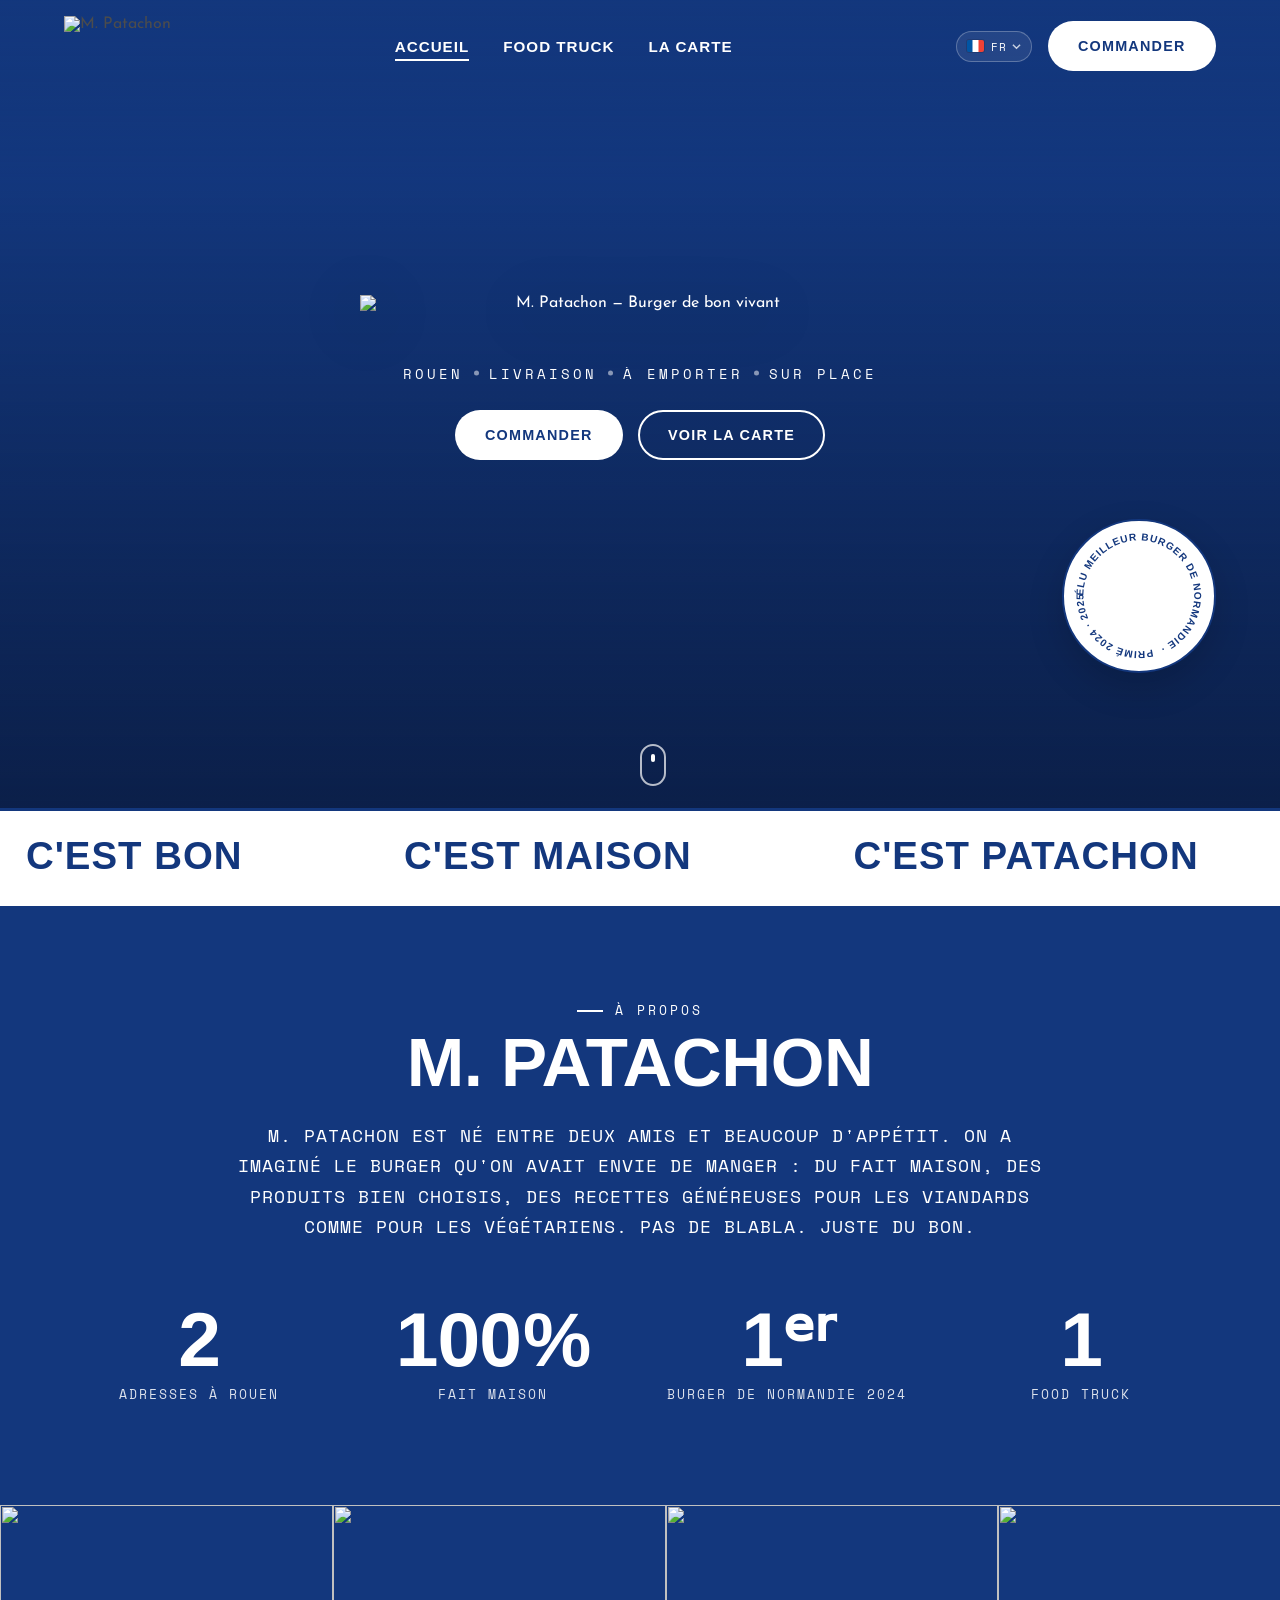
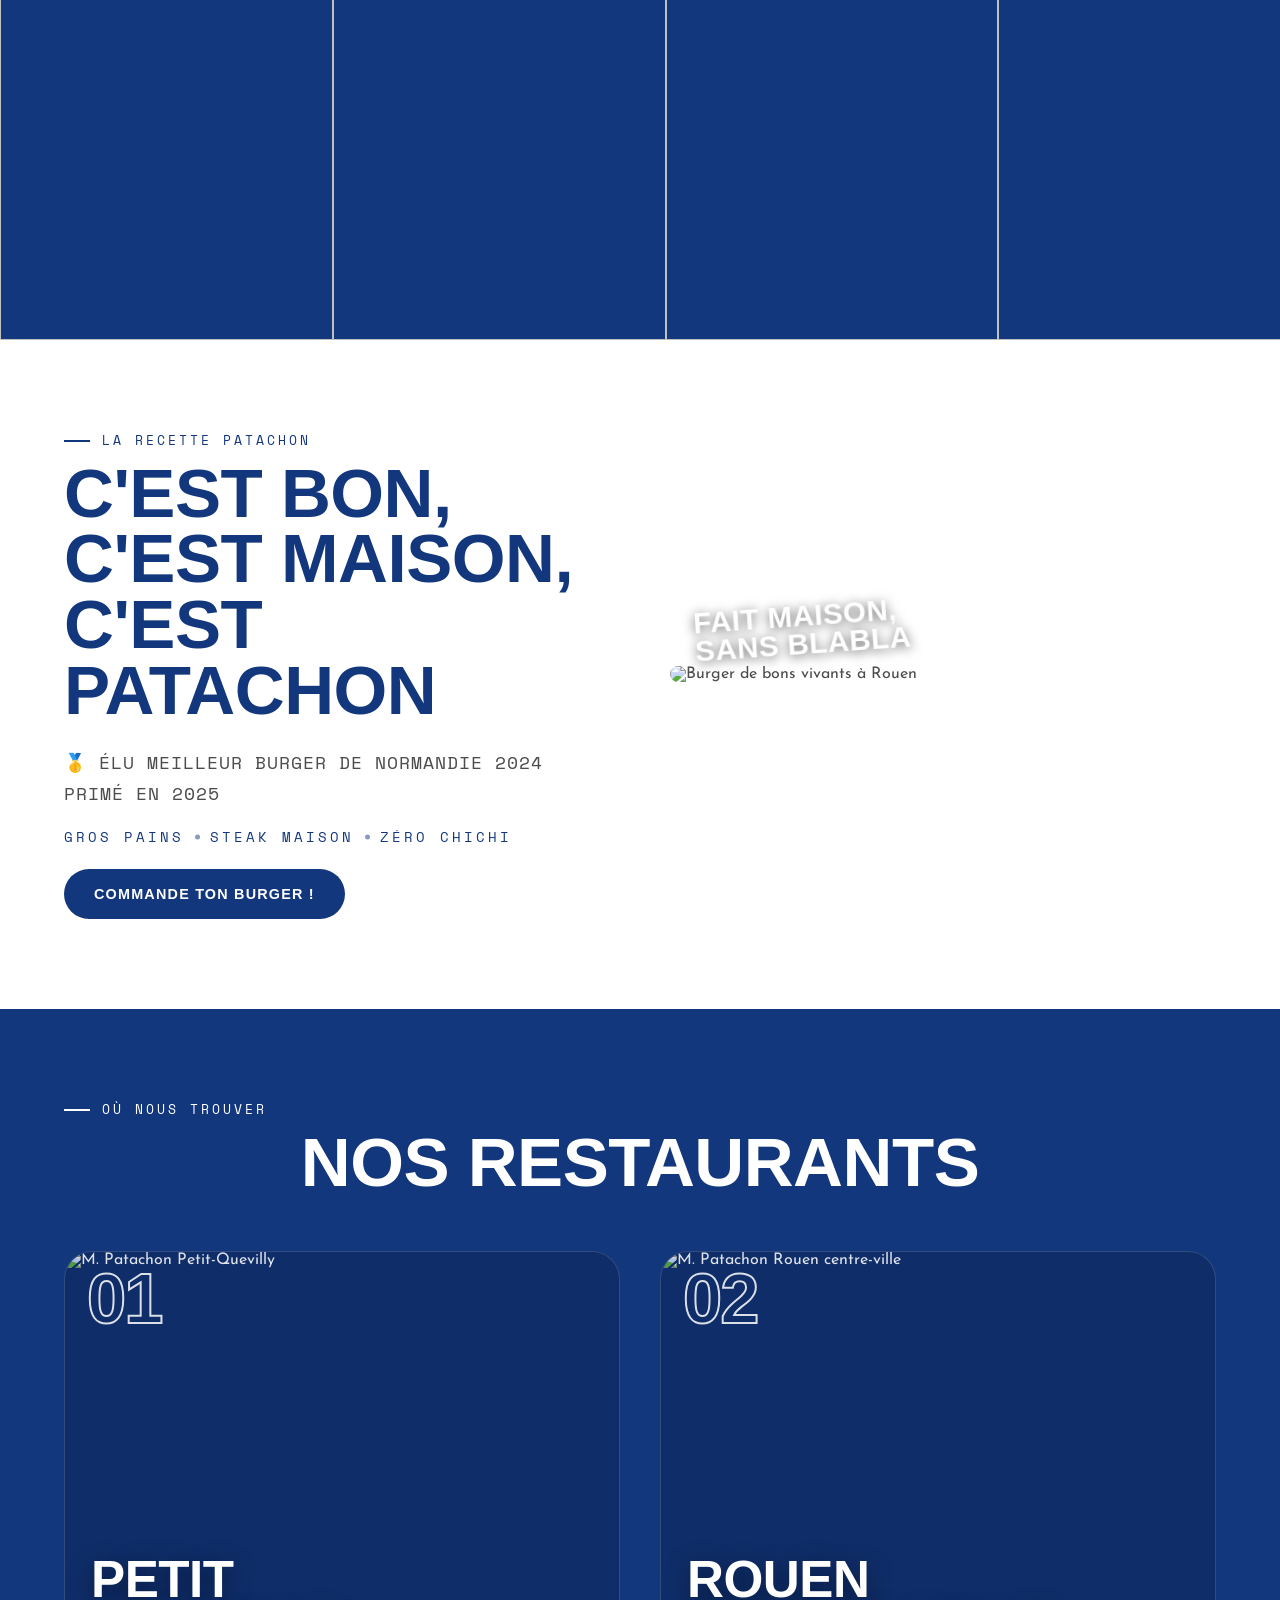
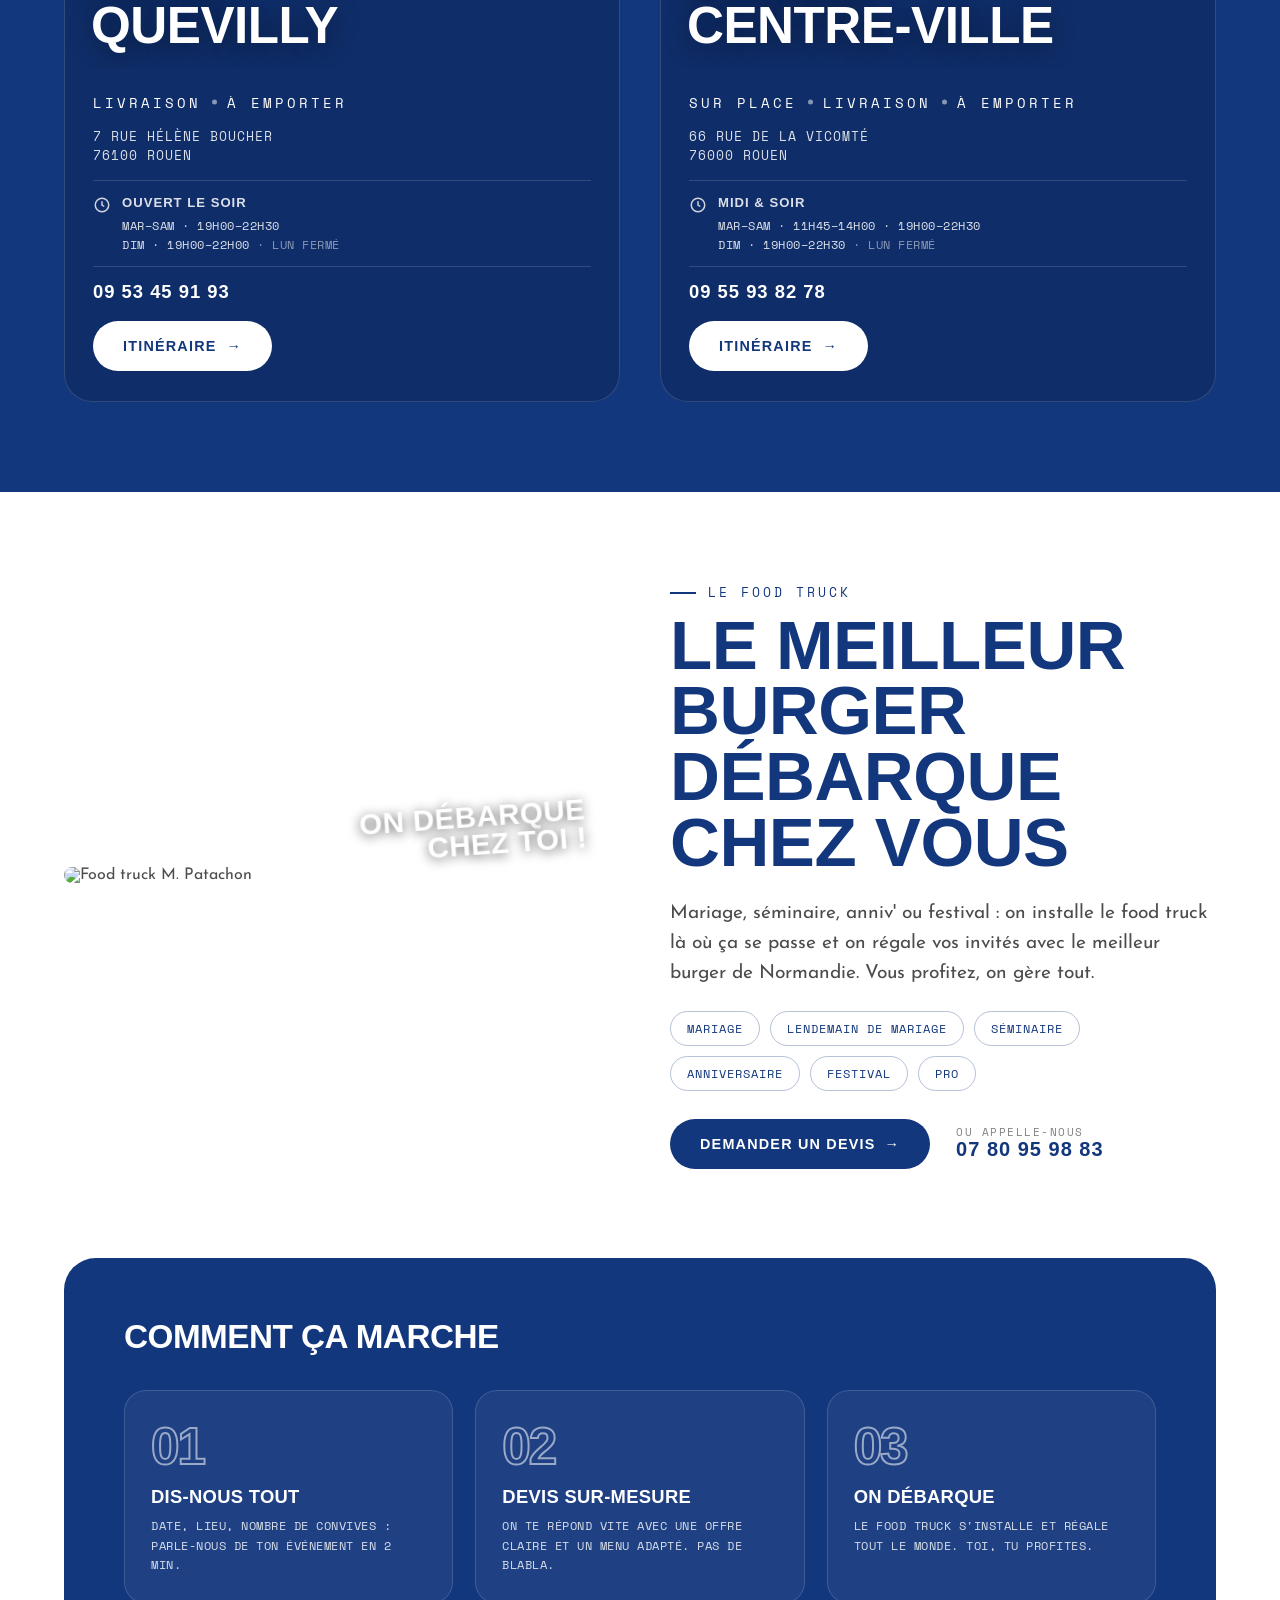
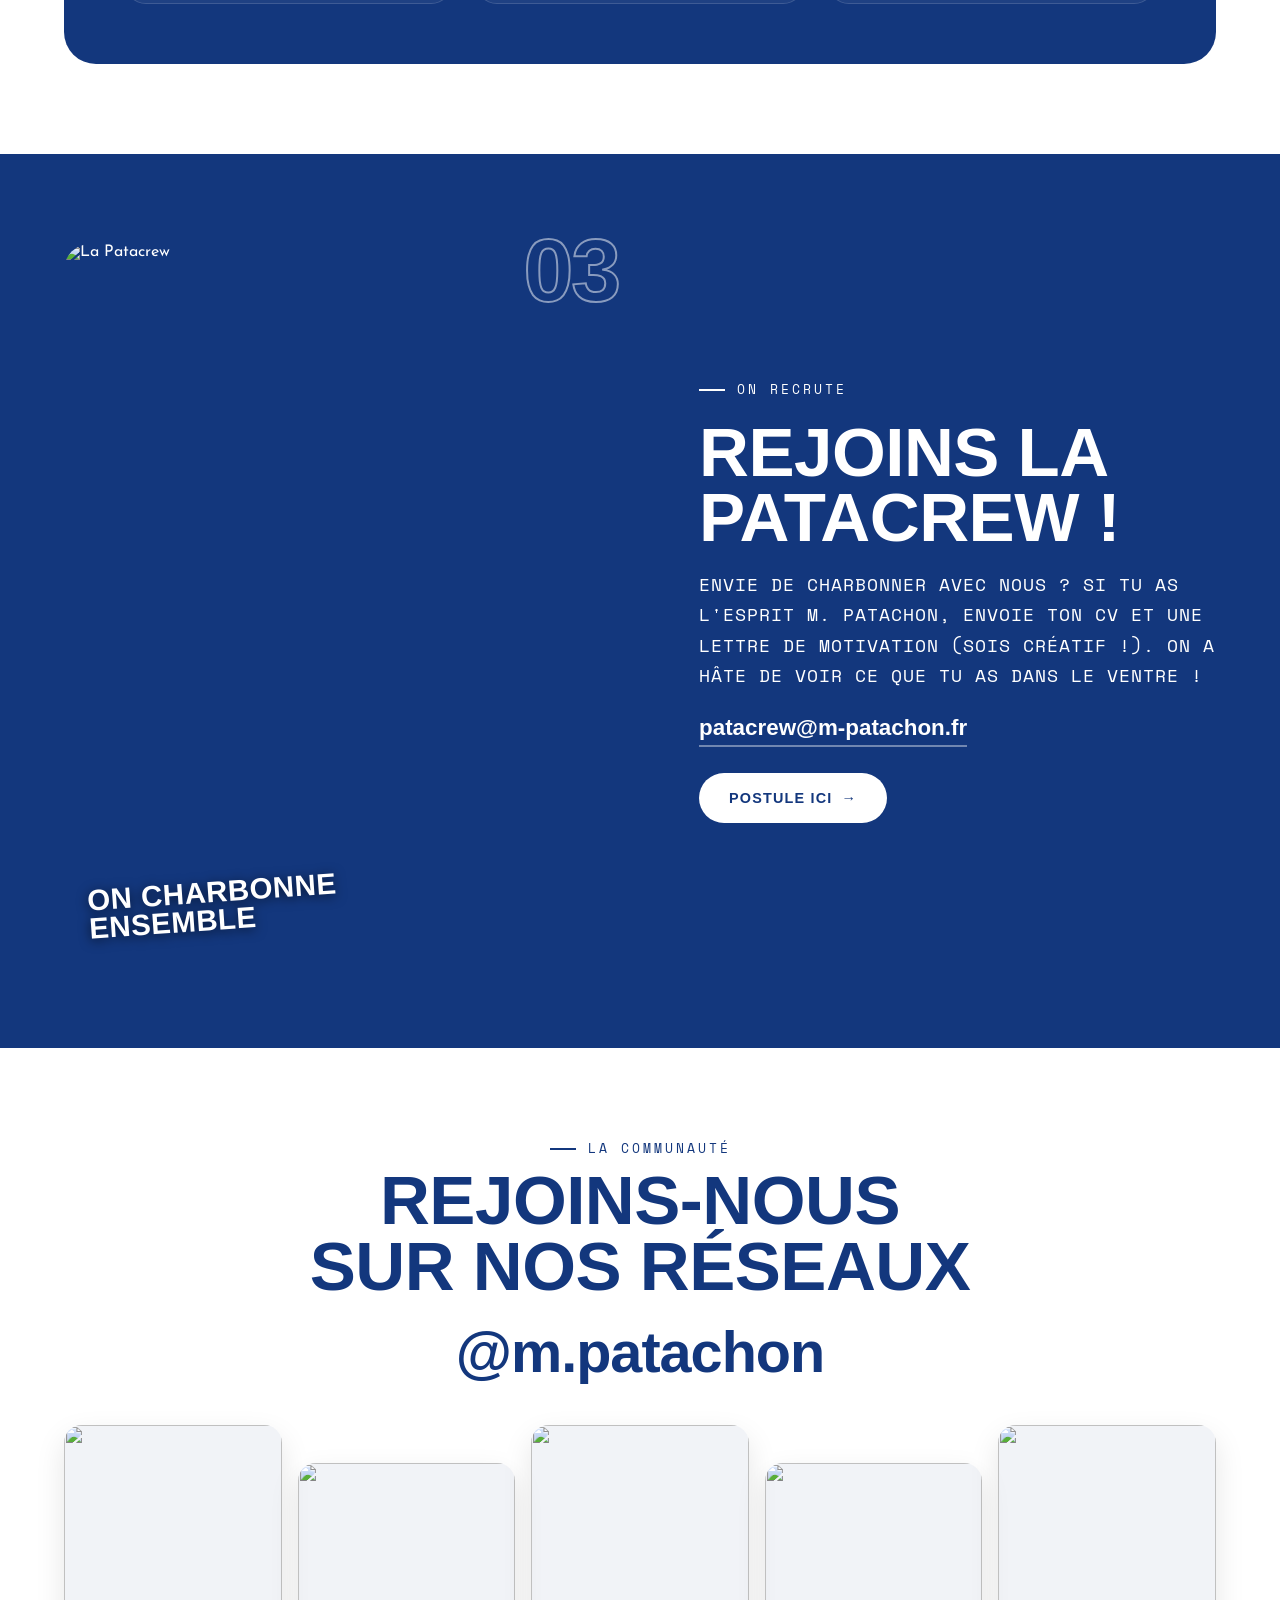
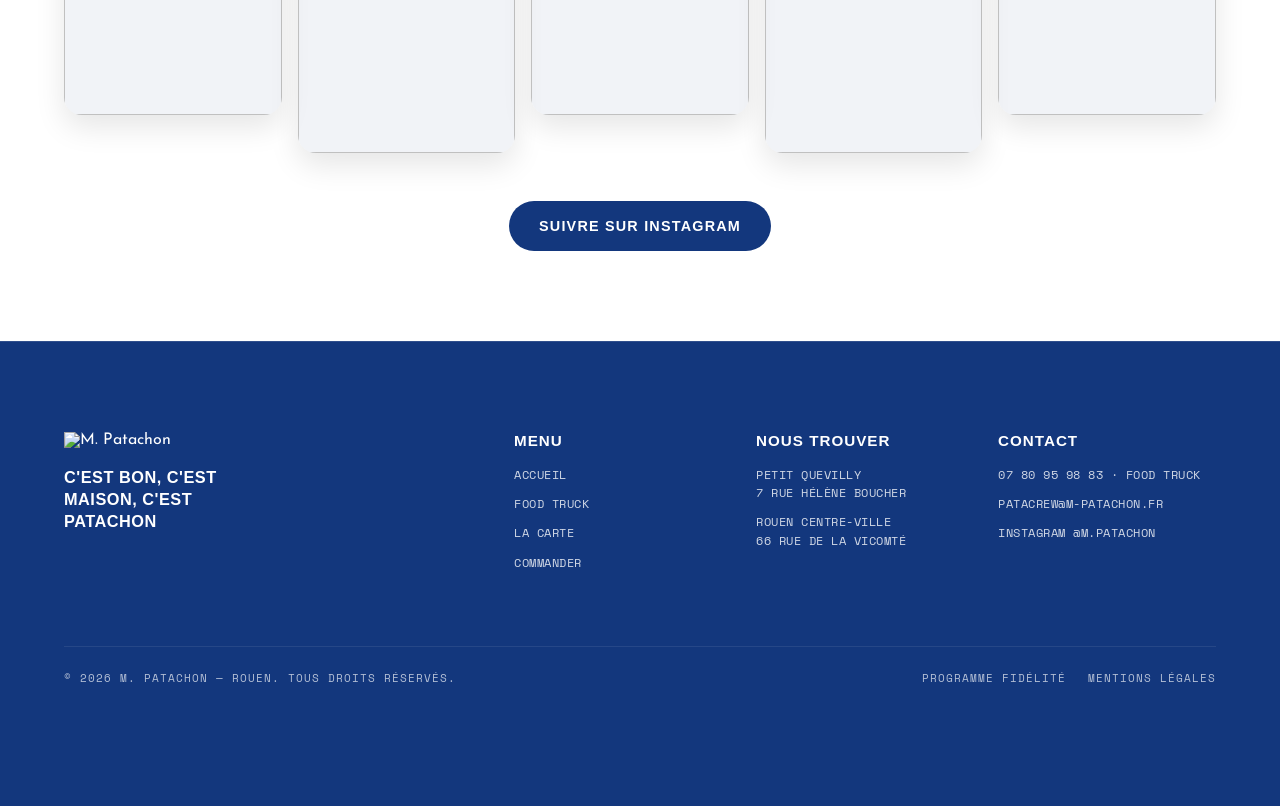
==== index.html @ 44f935e8 "Add files via upload" ====
<!DOCTYPE html>
<html lang="fr">
<head>
  <meta charset="UTF-8">
  <meta name="viewport" content="width=device-width, initial-scale=1">
  <title>Restaurant de Burger à Rouen — M. Patachon, Burger maison</title>
  <meta name="description" content="Découvrez nos burgers à la façon Patachon. Burgers de bons vivants, à emporter ou en livraison. Restaurant de burger à Rouen.">
  <link rel="icon" href="assets/logo-header.png">
  <link rel="preload" as="image" href="assets/photos/bite-1.jpg" fetchpriority="high">
  <link rel="stylesheet" href="styles.css">
</head>
<body class="home">

  <div class="scroll-progress" aria-hidden="true"></div>

  <!-- ============ HEADER ============ -->
  <header class="header">
    <div class="container">
      <a href="index.html" class="header__logo"><img src="assets/logo-header.png" alt="M. Patachon"></a>
      <nav class="nav" id="nav">
        <a href="index.html" class="nav__link is-active">Accueil</a>
        <a href="hors-les-murs.html" class="nav__link">Food truck</a>
        <a href="la-carte.html" class="nav__link">La Carte</a>
        <div class="lang-switch lang-switch--nav" role="group" aria-label="Langue">
          <button type="button" class="lang-switch__toggle" data-lang-toggle aria-haspopup="true" aria-expanded="false">
            <span class="lang-flag" data-lang-flag="fr"></span><span data-lang-code>FR</span>
            <svg class="lang-caret" viewBox="0 0 10 6" fill="none" stroke="currentColor" stroke-width="1.6" aria-hidden="true"><path d="M1 1l4 4 4-4"/></svg>
          </button>
          <div class="lang-switch__menu">
            <button type="button" data-lang-btn="fr" class="is-active"><span class="lang-flag" data-lang-flag="fr"></span>Français</button>
            <button type="button" data-lang-btn="en"><span class="lang-flag" data-lang-flag="en"></span>English</button>
            <button type="button" data-lang-btn="es"><span class="lang-flag" data-lang-flag="es"></span>Español</button>
            <button type="button" data-lang-btn="de"><span class="lang-flag" data-lang-flag="de"></span>Deutsch</button>
          </div>
        </div>
      </nav>
      <div class="header__cta">
        <div class="lang-switch lang-switch--head" role="group" aria-label="Langue">
          <button type="button" class="lang-switch__toggle" data-lang-toggle aria-haspopup="true" aria-expanded="false">
            <span class="lang-flag" data-lang-flag="fr"></span><span data-lang-code>FR</span>
            <svg class="lang-caret" viewBox="0 0 10 6" fill="none" stroke="currentColor" stroke-width="1.6" aria-hidden="true"><path d="M1 1l4 4 4-4"/></svg>
          </button>
          <div class="lang-switch__menu">
            <button type="button" data-lang-btn="fr" class="is-active"><span class="lang-flag" data-lang-flag="fr"></span>Français</button>
            <button type="button" data-lang-btn="en"><span class="lang-flag" data-lang-flag="en"></span>English</button>
            <button type="button" data-lang-btn="es"><span class="lang-flag" data-lang-flag="es"></span>Español</button>
            <button type="button" data-lang-btn="de"><span class="lang-flag" data-lang-flag="de"></span>Deutsch</button>
          </div>
        </div>
        <a href="https://bonne-nouvelle.marketplace.dood.com/fr" target="_blank" rel="noopener" class="btn btn--white">Commander</a>
        <button class="nav-toggle" id="navToggle" aria-label="Menu"><span></span><span></span><span></span></button>
      </div>
    </div>
  </header>

  <main class="page">

    <!-- ============ HERO ============ -->
    <section class="hero">
      <div class="hero__bg" style="background-image:url('assets/photos/bite-1.jpg')"></div>
      <div class="hero__seal" aria-hidden="true">
        <svg viewBox="0 0 200 200">
          <defs>
            <path id="sealCircle" d="M100,100 m-74,0 a74,74 0 1,1 148,0 a74,74 0 1,1 -148,0"></path>
          </defs>
          <text><textPath href="#sealCircle" startOffset="0">ÉLU MEILLEUR BURGER DE NORMANDIE&nbsp;·&nbsp; PRIMÉ 2024 · 2025&nbsp;·&nbsp;</textPath></text>
        </svg>
        <img class="hero__seal-head" src="assets/icons/burger.png" alt="">
      </div>
      <div class="hero__inner">
        <img class="hero__logo" src="assets/logo-blanc.png" alt="M. Patachon — Burger de bon vivant">
        <div class="tagline-row" style="color:#fff;">
          <span>Rouen</span><span>Livraison</span><span>À emporter</span><span>Sur place</span>
        </div>
        <div class="hero__cta">
          <a href="https://bonne-nouvelle.marketplace.dood.com/fr" target="_blank" rel="noopener" class="btn btn--white">Commander</a>
          <a href="la-carte.html" class="btn btn--outline-white">Voir la carte</a>
        </div>
      </div>
      <div class="hero__scroll" aria-hidden="true"></div>
    </section>

    <!-- ============ MARQUEE SIGNATURE ============ -->
    <div class="marquee" aria-hidden="true">
      <div class="marquee__track">
        <span>C'est bon</span><span>C'est maison</span><span>C'est Patachon</span><span>Pas de blabla, juste du bon</span>
        <span>C'est bon</span><span>C'est maison</span><span>C'est Patachon</span><span>Pas de blabla, juste du bon</span>
      </div>
    </div>

    <!-- ============ À PROPOS ============ -->
    <section class="section section--marine text-center has-deco">
      <span class="deco deco--float" data-parallax="0.22" style="width:min(38vw,440px);height:440px;top:-70px;left:-90px;background-image:url('assets/icons/white/wheat.png');"></span>
      <span class="deco deco--float" data-parallax="-0.16" style="width:min(34vw,380px);height:380px;bottom:-90px;right:-70px;background-image:url('assets/icons/white/burger.png');animation-delay:1.5s;"></span>
      <div class="container">
        <p class="eyebrow" data-reveal>À propos</p>
        <h2 class="title-lg" data-reveal style="--i:1">M. Patachon</h2>
        <p class="mono" data-reveal style="--i:2;max-width:820px;margin:0 auto;">
          M. Patachon est né entre deux amis et beaucoup d'appétit. On a imaginé le burger
          qu'on avait envie de manger : du fait maison, des produits bien choisis, des recettes
          généreuses pour les viandards comme pour les végétariens. Pas de blabla. Juste du bon.
        </p>
        <div class="stats">
          <div class="stat" data-reveal style="--i:0"><div class="stat__num"><span data-count="2">0</span></div><div class="stat__label">Adresses à Rouen</div></div>
          <div class="stat" data-reveal style="--i:1"><div class="stat__num"><span data-count="100">0</span>%</div><div class="stat__label">Fait maison</div></div>
          <div class="stat" data-reveal style="--i:2"><div class="stat__num">1ᵉʳ</div><div class="stat__label">Burger de Normandie 2024</div></div>
          <div class="stat" data-reveal style="--i:3"><div class="stat__num"><span data-count="1">0</span></div><div class="stat__label">Food truck</div></div>
        </div>
      </div>
    </section>

    <!-- ============ BANDEAU PHOTOS (marquee) ============ -->
    <div class="photo-marquee" aria-hidden="true">
      <div class="photo-marquee__track">
        <figure><img src="assets/photos/tray-fries.jpg" alt=""></figure>
        <figure><img src="assets/photos/bite-2.jpg" alt=""></figure>
        <figure><img src="assets/photos/storefront.jpg" alt=""></figure>
        <figure><img src="assets/photos/sauce-pour.jpg" alt=""></figure>
        <figure><img src="assets/photos/stack-hands.jpg" alt=""></figure>
        <figure><img src="assets/photos/knife-cut.jpg" alt=""></figure>
        <figure><img src="assets/photos/tray-fries.jpg" alt=""></figure>
        <figure><img src="assets/photos/bite-2.jpg" alt=""></figure>
        <figure><img src="assets/photos/storefront.jpg" alt=""></figure>
        <figure><img src="assets/photos/sauce-pour.jpg" alt=""></figure>
        <figure><img src="assets/photos/stack-hands.jpg" alt=""></figure>
        <figure><img src="assets/photos/knife-cut.jpg" alt=""></figure>
      </div>
    </div>

    <!-- ============ C'EST BON, C'EST MAISON ============ -->
    <section class="section section--white has-deco">
      <span class="deco deco--float" data-parallax="0.18" style="width:min(30vw,320px);height:320px;top:-60px;left:-60px;background-image:url('assets/icons/fries.png');"></span>
      <div class="container split">
        <div class="split__text" data-reveal="left">
          <p class="eyebrow">La recette Patachon</p>
          <h2 class="title-lg" style="color:var(--marine)">C'est bon,<br>c'est maison,<br>c'est Patachon</h2>
          <p class="mono">🥇 Élu meilleur burger de Normandie 2024<br>Primé en 2025</p>
          <div class="tagline-row" style="justify-content:flex-start;margin-top:18px;">
            <span>Gros pains</span><span>Steak maison</span><span>Zéro chichi</span>
          </div>
          <a href="https://bonne-nouvelle.marketplace.dood.com/fr" target="_blank" rel="noopener" class="btn btn--marine" style="margin-top:22px;">Commande ton burger !</a>
        </div>
        <div class="split__media" data-reveal="right">
          <div class="media-frame"><img src="assets/photos/sauce-pour.jpg" alt="Burger de bons vivants à Rouen"></div>
          <span class="stamp stamp--bl">fait maison,<br>sans blabla</span>
        </div>
      </div>
    </section>

    <!-- ============ NOS RESTAURANTS ============ -->
    <section class="section section--marine has-deco">
      <span class="deco deco--float" data-parallax="0.2" style="width:min(40vw,460px);height:460px;top:-100px;right:-110px;background-image:url('assets/icons/white/cocotte.png');"></span>
      <div class="container">
        <p class="eyebrow text-center" data-reveal style="justify-content:center;">Où nous trouver</p>
        <h2 class="title-lg text-center" data-reveal style="--i:1">Nos restaurants</h2>
        <div class="resto-grid" style="margin-top:56px;">
          <article class="resto2" data-reveal="left">
            <span class="resto2__num">01</span>
            <div class="resto2__media">
              <img src="assets/resto-rive-gauche.jpg" alt="M. Patachon Petit-Quevilly">
              <h3 class="resto2__name">Petit<br>Quevilly</h3>
            </div>
            <div class="resto2__body">
              <div class="tagline-row"><span>Livraison</span><span>À emporter</span></div>
              <p class="resto2__addr">7 Rue Hélène Boucher<br>76100 Rouen</p>
              <div class="resto2__hours">
                <svg viewBox="0 0 24 24" fill="none" stroke="currentColor" stroke-width="2" aria-hidden="true"><circle cx="12" cy="12" r="9"/><path d="M12 7v5l3 2"/></svg>
                <div class="resto2__hours-txt">
                  <span class="resto2__hours-lead">Ouvert le soir</span>
                  <span>Mar–Sam · 19h00–22h30</span>
                  <span>Dim · 19h00–22h00 <span class="resto2__hours-off">· Lun fermé</span></span>
                </div>
              </div>
              <a class="resto2__phone" href="tel:0953459193">09 53 45 91 93</a>
              <a href="https://share.google/FiSBdYS68avdDfdCx" target="_blank" rel="noopener" class="btn btn--white resto2__cta">Itinéraire <span class="arrow">→</span></a>
            </div>
          </article>
          <article class="resto2" data-reveal="right">
            <span class="resto2__num">02</span>
            <div class="resto2__media">
              <img src="assets/resto-rive-droite.jpg" alt="M. Patachon Rouen centre-ville">
              <h3 class="resto2__name">Rouen<br>Centre-ville</h3>
            </div>
            <div class="resto2__body">
              <div class="tagline-row"><span>Sur place</span><span>Livraison</span><span>À emporter</span></div>
              <p class="resto2__addr">66 Rue de la Vicomté<br>76000 Rouen</p>
              <div class="resto2__hours">
                <svg viewBox="0 0 24 24" fill="none" stroke="currentColor" stroke-width="2" aria-hidden="true"><circle cx="12" cy="12" r="9"/><path d="M12 7v5l3 2"/></svg>
                <div class="resto2__hours-txt">
                  <span class="resto2__hours-lead">Midi &amp; soir</span>
                  <span>Mar–Sam · 11h45–14h00 · 19h00–22h30</span>
                  <span>Dim · 19h00–22h30 <span class="resto2__hours-off">· Lun fermé</span></span>
                </div>
              </div>
              <a class="resto2__phone" href="tel:0955938278">09 55 93 82 78</a>
              <a href="https://share.google/U9talpZV67t7AD55W" target="_blank" rel="noopener" class="btn btn--white resto2__cta">Itinéraire <span class="arrow">→</span></a>
            </div>
          </article>
        </div>
      </div>
    </section>

    <!-- ============ HORS LES MURS / FOOD TRUCK ============ -->
    <section class="section section--white has-deco" id="food-truck">
      <span class="deco deco--float" data-parallax="-0.16" style="width:min(28vw,300px);height:300px;bottom:-70px;right:-50px;background-image:url('assets/icons/patty.png');"></span>
      <div class="container">
        <div class="split split--reverse">
          <div class="split__media" data-reveal="left">
            <div class="media-frame"><img src="assets/food-truck.jpg" alt="Food truck M. Patachon"></div>
            <span class="stamp stamp--br">on débarque<br>chez toi !</span>
          </div>
          <div class="split__text" data-reveal="right">
            <p class="eyebrow">Le food truck</p>
            <h2 class="title-lg" style="color:var(--marine)">Le meilleur burger<br>débarque chez vous</h2>
            <p class="ft-lead">
              Mariage, séminaire, anniv' ou festival : on installe le food truck là où ça se passe
              et on régale vos invités avec le meilleur burger de Normandie. Vous profitez, on gère tout.
            </p>
            <div class="ft-tags">
              <span>Mariage</span><span>Lendemain de mariage</span><span>Séminaire</span>
              <span>Anniversaire</span><span>Festival</span><span>Pro</span>
            </div>
            <div class="ft-cta">
              <a href="hors-les-murs.html" class="btn btn--marine">Demander un devis <span class="arrow">→</span></a>
              <a class="ft-phone" href="tel:0780959883"><small>Ou appelle-nous</small><b>07 80 95 98 83</b></a>
            </div>
          </div>
        </div>

        <div class="ft-steps" data-reveal="zoom">
          <div class="ft-steps__head">
            <h3>Comment ça marche</h3>
          </div>
          <div class="ft-steps__grid">
            <div class="ft-step">
              <span class="ft-step__num">01</span>
              <h4>Dis-nous tout</h4>
              <p>Date, lieu, nombre de convives : parle-nous de ton événement en 2 min.</p>
            </div>
            <div class="ft-step">
              <span class="ft-step__num">02</span>
              <h4>Devis sur-mesure</h4>
              <p>On te répond vite avec une offre claire et un menu adapté. Pas de blabla.</p>
            </div>
            <div class="ft-step">
              <span class="ft-step__num">03</span>
              <h4>On débarque</h4>
              <p>Le food truck s'installe et régale tout le monde. Toi, tu profites.</p>
            </div>
          </div>
        </div>
      </div>
    </section>

    <!-- ============ PATACREW ============ -->
    <section class="section section--marine text-center has-deco">
      <span class="deco deco--float" data-parallax="0.2" style="width:min(30vw,340px);height:340px;top:-80px;left:-70px;background-image:url('assets/icons/white/friesbox.png');"></span>
      <span class="deco deco--float" data-parallax="-0.14" style="width:min(26vw,280px);height:280px;bottom:-70px;right:-40px;background-image:url('assets/icons/white/drumstick.png');animation-delay:1s;"></span>
      <div class="container crew">
        <div class="crew__media" data-reveal="left">
          <div class="media-frame"><img src="assets/photos/hold-tee.jpg" alt="La Patacrew"></div>
          <span class="stamp stamp--bl">on charbonne<br>ensemble</span>
          <span class="crew__num">03</span>
        </div>
        <div class="crew__text" data-reveal="right">
          <p class="eyebrow">On recrute</p>
          <h2 class="title-lg">Rejoins la<br>Patacrew !</h2>
          <p class="mono">
            Envie de charbonner avec nous ? Si tu as l'esprit M. Patachon,
            envoie ton CV et une lettre de motivation (sois créatif !).
            On a hâte de voir ce que tu as dans le ventre !
          </p>
          <a href="mailto:patacrew@m-patachon.fr" class="crew__mail">patacrew@m-patachon.fr</a>
          <div><a href="mailto:patacrew@m-patachon.fr" class="btn btn--white">Postule ici <span style="display:inline-block;">→</span></a></div>
        </div>
      </div>
    </section>

    <!-- ============ RÉSEAUX / INSTAGRAM ============ -->
    <section class="section section--white text-center">
      <div class="container">
        <p class="eyebrow" data-reveal style="justify-content:center;">La communauté</p>
        <h2 class="title-lg" data-reveal style="--i:1;color:var(--marine)">Rejoins-nous<br>sur nos réseaux</h2>
        <p class="ig-handle" data-reveal style="--i:2">@m.patachon</p>

        <!-- Galerie Instagram (remplacer par un widget dynamique — Behold / Elfsight) -->
        <div id="instagram-feed" data-reveal style="--i:3">
          <div class="ig-row">
            <a href="https://www.instagram.com/m.patachon/" target="_blank" rel="noopener"><img src="assets/photos/bite-2.jpg" alt=""></a>
            <a href="https://www.instagram.com/m.patachon/" target="_blank" rel="noopener"><img src="assets/photos/hold-tee.jpg" alt=""></a>
            <a href="https://www.instagram.com/m.patachon/" target="_blank" rel="noopener"><img src="assets/photos/storefront.jpg" alt=""></a>
            <a href="https://www.instagram.com/m.patachon/" target="_blank" rel="noopener"><img src="assets/photos/stack-hands.jpg" alt=""></a>
            <a href="https://www.instagram.com/m.patachon/" target="_blank" rel="noopener"><img src="assets/photos/knife-cut.jpg" alt=""></a>
          </div>
        </div>

        <span data-reveal style="--i:4;display:inline-block;"><a href="https://www.instagram.com/m.patachon/" target="_blank" rel="noopener" class="btn btn--marine" style="margin-top:48px;">Suivre sur Instagram</a></span>
      </div>
    </section>

  </main>

  <!-- ============ FOOTER ============ -->
  <footer class="footer2">
    <div class="container">
      <div class="footer2__top">
        <div class="footer2__brand">
          <img class="footer2__logo" src="assets/logo-blanc.png" alt="M. Patachon">
          <p class="footer2__sign">C'est bon, c'est maison, c'est Patachon</p>
        </div>
        <div class="footer2__cols">
          <div class="footer2__col">
            <h4>Menu</h4>
            <a href="index.html">Accueil</a>
            <a href="hors-les-murs.html">Food truck</a>
            <a href="la-carte.html">La Carte</a>
            <a href="https://bonne-nouvelle.marketplace.dood.com/fr" target="_blank" rel="noopener">Commander</a>
          </div>
          <div class="footer2__col">
            <h4>Nous trouver</h4>
            <a href="https://share.google/FiSBdYS68avdDfdCx" target="_blank" rel="noopener">Petit Quevilly<br>7 Rue Hélène Boucher</a>
            <a href="https://share.google/U9talpZV67t7AD55W" target="_blank" rel="noopener">Rouen Centre-ville<br>66 Rue de la Vicomté</a>
          </div>
          <div class="footer2__col">
            <h4>Contact</h4>
            <a href="tel:0780959883">07 80 95 98 83 · Food truck</a>
            <a href="mailto:patacrew@m-patachon.fr">patacrew@m-patachon.fr</a>
            <a href="https://www.instagram.com/m.patachon/" target="_blank" rel="noopener">Instagram @m.patachon</a>
          </div>
        </div>
      </div>
      <div class="footer2__bar">
        <span>© <span id="year"></span> M. Patachon — Rouen. Tous droits réservés.</span>
        <div class="footer2__links">
          <a href="#">Programme fidélité</a>
          <a href="#">Mentions légales</a>
        </div>
      </div>
    </div>
  </footer>

  <!-- CTA flottant -->
  <div class="sticky-cta">
    <button type="button" class="btn btn--outline-white sticky-cta__call" aria-label="Appeler un restaurant" aria-haspopup="dialog" data-call-open>
      <svg viewBox="0 0 24 24" fill="currentColor" aria-hidden="true"><path d="M6.6 10.8c1.4 2.8 3.8 5.2 6.6 6.6l2.2-2.2c.3-.3.7-.4 1-.3 1.1.4 2.4.6 3.6.6.6 0 1 .4 1 1V20c0 .6-.4 1-1 1C10.6 21 3 13.4 3 4c0-.6.4-1 1-1h3.5c.6 0 1 .4 1 1 0 1.3.2 2.5.6 3.6.1.3 0 .7-.3 1l-2.2 2.2z"/></svg>
    </button>
    <a href="https://bonne-nouvelle.marketplace.dood.com/fr" target="_blank" rel="noopener" class="btn btn--white sticky-cta__devis">Commander <span class="arrow">→</span></a>
  </div>

  <!-- Choix du restaurant à appeler -->
  <div class="call-sheet" id="callSheet" aria-hidden="true">
    <div class="call-sheet__backdrop" data-call-close></div>
    <div class="call-sheet__panel" role="dialog" aria-modal="true" aria-labelledby="callSheetTitle">
      <button type="button" class="call-sheet__close" aria-label="Fermer" data-call-close>&times;</button>
      <span class="call-sheet__kicker">Un burger à emporter ?</span>
      <h3 id="callSheetTitle">Quel resto appeler ?</h3>
      <a href="tel:0953459193" class="call-sheet__opt">
        <span class="call-sheet__opt-info"><span class="call-sheet__opt-name">Petit Quevilly</span><span class="call-sheet__opt-sub">7 Rue Hélène Boucher</span></span>
        <span class="call-sheet__opt-num">09 53 45 91 93</span>
      </a>
      <a href="tel:0955938278" class="call-sheet__opt">
        <span class="call-sheet__opt-info"><span class="call-sheet__opt-name">Rouen Centre-ville</span><span class="call-sheet__opt-sub">66 Rue de la Vicomté</span></span>
        <span class="call-sheet__opt-num">09 55 93 82 78</span>
      </a>
    </div>
  </div>

  <script src="i18n.js"></script>
  <script src="script.js"></script>
</body>
</html>
---- styles.css ----
/* ==========================================================================
   M. PATACHON — Design System
   ========================================================================== */

/* ---- Fonts -------------------------------------------------------------- */
/* Corps mono + corps secondaire : équivalents Google gratuits */
@import url('https://fonts.googleapis.com/css2?family=Space+Mono:wght@400;700&family=Josefin+Sans:wght@400;600;700&display=swap');

/* Titres / nav : Antarctican Headline (police officielle M. Patachon) */
@font-face {
  font-family: 'Antarctican Headline';
  src: url('assets/fonts/AntarcticanHeadline-Medium.woff2') format('woff2'),
       url('assets/fonts/AntarcticanHeadline-Medium.woff') format('woff');
  font-weight: 500; font-style: normal; font-display: swap;
}
@font-face {
  font-family: 'Antarctican Headline';
  src: url('assets/fonts/AntarcticanHeadline-Semibold.woff2') format('woff2'),
       url('assets/fonts/AntarcticanHeadline-Semibold.woff') format('woff');
  font-weight: 600; font-style: normal; font-display: swap;
}
@font-face {
  font-family: 'Antarctican Headline';
  src: url('assets/fonts/AntarcticanHeadline-Bold.woff2') format('woff2'),
       url('assets/fonts/AntarcticanHeadline-Bold.woff') format('woff');
  font-weight: 700; font-style: normal; font-display: swap;
}
@font-face {
  font-family: 'Antarctican Headline';
  src: url('assets/fonts/AntarcticanHeadline-Black.woff2') format('woff2'),
       url('assets/fonts/AntarcticanHeadline-Black.woff') format('woff');
  font-weight: 800; font-style: normal; font-display: swap;
}
@font-face {
  font-family: 'Antarctican Headline';
  src: url('assets/fonts/AntarcticanHeadline-Ultrablack.woff2') format('woff2'),
       url('assets/fonts/AntarcticanHeadline-Ultrablack.woff') format('woff');
  font-weight: 900; font-style: normal; font-display: swap;
}

/* ---- Variables ---------------------------------------------------------- */
:root {
  --marine: #13377D;
  --marine-light: #1e4aa0;   /* nuance pour survols */
  --turquoise: #FFFFFF;      /* accent = blanc (palette marine + blanc) */
  --white: #FFFFFF;
  --grey: #4C4C4C;

  --font-title: 'Antarctican Headline', 'Arial Black', sans-serif;   /* titres / nav */
  --font-huge: 'Antarctican Headline', 'Arial Black', sans-serif;    /* très gros titres */
  --font-mono: 'Space Mono', monospace;                 /* corps machine à écrire */
  --font-body: 'Josefin Sans', sans-serif;              /* corps secondaire */

  --header-h: 92px;
  --maxw: 1200px;
  --radius-pill: 999px;
}

/* ---- Reset -------------------------------------------------------------- */
*, *::before, *::after { box-sizing: border-box; }
html { scroll-behavior: smooth; }
body {
  margin: 0;
  font-family: var(--font-body);
  color: var(--grey);
  background: var(--marine);
  -webkit-font-smoothing: antialiased;
  overflow-x: hidden;
}
img { max-width: 100%; display: block; }
a { color: inherit; text-decoration: none; }
ul { list-style: none; margin: 0; padding: 0; }

/* ---- Layout helpers ----------------------------------------------------- */
.container { width: 100%; max-width: var(--maxw); margin: 0 auto; padding: 0 24px; }
.section { padding: 90px 0; }
.section--marine { background: var(--marine); color: var(--white); }
.section--white  { background: var(--white);  color: var(--grey); }
.text-center { text-align: center; }

/* ---- Typographie -------------------------------------------------------- */
.title-xl {
  font-family: var(--font-huge);
  font-weight: 900;
  text-transform: uppercase;
  line-height: 0.95;
  letter-spacing: 1px;
  font-size: clamp(2.6rem, 8vw, 8rem);
  margin: 0 0 24px;
}
.title-lg {
  font-family: var(--font-title);
  font-weight: 900;
  text-transform: uppercase;
  line-height: 1;
  letter-spacing: 0.5px;
  font-size: clamp(2rem, 5vw, 4rem);
  margin: 0 0 24px;
}
.title-md {
  font-family: var(--font-title);
  font-weight: 800;
  text-transform: uppercase;
  font-size: clamp(1.3rem, 3vw, 2rem);
  margin: 0 0 16px;
}
.mono {
  font-family: var(--font-mono);
  text-transform: uppercase;
  letter-spacing: 1px;
  line-height: 1.7;
  font-size: clamp(0.95rem, 1.4vw, 1.15rem);
}
.eyebrow {
  font-family: var(--font-mono);
  text-transform: uppercase;
  letter-spacing: 3px;
  font-size: 0.8rem;
  color: var(--turquoise);
  margin: 0 0 12px;
}

/* ---- Boutons pill ------------------------------------------------------- */
.btn {
  display: inline-flex; align-items: center; justify-content: center; gap: 9px;
  font-family: var(--font-title);
  font-weight: 800;
  text-transform: uppercase;
  letter-spacing: 1.2px;
  font-size: 0.9rem;
  line-height: 1;
  height: 50px;
  padding: 0 28px;
  border-radius: var(--radius-pill);
  border: 2px solid transparent;
  cursor: pointer;
  transition: transform .15s ease, background .2s ease, color .2s ease;
  white-space: nowrap;
}
.btn:hover { transform: translateY(-2px); }
/* blanc sur fond marine */
.btn--white { background: var(--white); color: var(--marine); }
.btn--white:hover { background: var(--marine); color: var(--white); border-color: var(--white); }
/* marine sur fond blanc */
.btn--marine { background: var(--marine); color: var(--white); }
.btn--marine:hover { background: var(--marine-light); color: var(--white); }
/* contour */
.btn--outline-white { background: transparent; color: var(--white); border-color: var(--white); }
.btn--outline-white:hover { background: var(--white); color: var(--marine); }

/* ==========================================================================
   HEADER
   ========================================================================== */
.header {
  position: fixed; top: 0; left: 0; right: 0; z-index: 1000;
  height: var(--header-h);
  background: var(--marine);
  display: flex; align-items: center;
  box-shadow: 0 2px 14px rgba(0,0,0,.15);
}
.header .container { display: flex; align-items: center; justify-content: space-between; gap: 24px; }
.header__logo img { height: 60px; width: auto; }
.nav { display: flex; align-items: center; gap: 34px; }
.nav__link {
  font-family: var(--font-title);
  font-weight: 700;
  text-transform: uppercase;
  letter-spacing: 1px;
  font-size: 0.95rem;
  color: var(--white);
  transition: color .2s ease;
}
.nav__link:hover, .nav__link.is-active { color: var(--turquoise); }
.header__cta { display: flex; align-items: center; gap: 16px; }

/* Sélecteur de langue (dropdown) */
.lang-switch { position: relative; display: inline-block; }
.lang-flag { display: inline-block; width: 17px; height: 12px; border-radius: 2px; background-size: cover; background-position: center; box-shadow: 0 0 0 1px rgba(0,0,0,.14); flex: 0 0 auto; }
.lang-flag[data-lang-flag="fr"] { background-image: url("data:image/svg+xml,%3Csvg%20xmlns%3D%27http%3A%2F%2Fwww.w3.org%2F2000%2Fsvg%27%20viewBox%3D%270%200%203%202%27%3E%3Crect%20width%3D%273%27%20height%3D%272%27%20fill%3D%27%23fff%27%2F%3E%3Crect%20width%3D%271%27%20height%3D%272%27%20fill%3D%27%230055A4%27%2F%3E%3Crect%20x%3D%272%27%20width%3D%271%27%20height%3D%272%27%20fill%3D%27%23EF4135%27%2F%3E%3C%2Fsvg%3E"); }
.lang-flag[data-lang-flag="en"] { background-image: url("data:image/svg+xml,%3Csvg%20xmlns%3D%27http%3A%2F%2Fwww.w3.org%2F2000%2Fsvg%27%20viewBox%3D%270%200%2060%2030%27%3E%3Crect%20width%3D%2760%27%20height%3D%2730%27%20fill%3D%27%23012169%27%2F%3E%3Cpath%20d%3D%27M0%2C0%20L60%2C30%20M60%2C0%20L0%2C30%27%20stroke%3D%27%23fff%27%20stroke-width%3D%278%27%2F%3E%3Cpath%20d%3D%27M0%2C0%20L60%2C30%20M60%2C0%20L0%2C30%27%20stroke%3D%27%23C8102E%27%20stroke-width%3D%274%27%2F%3E%3Cpath%20d%3D%27M30%2C0%20V30%20M0%2C15%20H60%27%20stroke%3D%27%23fff%27%20stroke-width%3D%2710%27%2F%3E%3Cpath%20d%3D%27M30%2C0%20V30%20M0%2C15%20H60%27%20stroke%3D%27%23C8102E%27%20stroke-width%3D%276%27%2F%3E%3C%2Fsvg%3E"); }
.lang-flag[data-lang-flag="es"] { background-image: url("data:image/svg+xml,%3Csvg%20xmlns%3D%27http%3A%2F%2Fwww.w3.org%2F2000%2Fsvg%27%20viewBox%3D%270%200%203%202%27%3E%3Crect%20width%3D%273%27%20height%3D%272%27%20fill%3D%27%23AA151B%27%2F%3E%3Crect%20y%3D%270.5%27%20width%3D%273%27%20height%3D%271%27%20fill%3D%27%23F1BF00%27%2F%3E%3C%2Fsvg%3E"); }
.lang-flag[data-lang-flag="de"] { background-image: url("data:image/svg+xml,%3Csvg%20xmlns%3D%27http%3A%2F%2Fwww.w3.org%2F2000%2Fsvg%27%20viewBox%3D%270%200%205%203%27%3E%3Crect%20width%3D%275%27%20height%3D%273%27%20fill%3D%27%23FFCE00%27%2F%3E%3Crect%20width%3D%275%27%20height%3D%272%27%20fill%3D%27%23DD0000%27%2F%3E%3Crect%20width%3D%275%27%20height%3D%271%27%20fill%3D%27%23000%27%2F%3E%3C%2Fsvg%3E"); }

.lang-switch__toggle { display: inline-flex; align-items: center; gap: 7px; font-family: var(--font-mono); font-size: .7rem; letter-spacing: .5px; color: #fff; background: rgba(255,255,255,.08); border: 1px solid rgba(255,255,255,.26); padding: 6px 10px; border-radius: 999px; cursor: pointer; transition: background .2s var(--ease); }
.lang-switch__toggle:hover { background: rgba(255,255,255,.16); }
.lang-caret { width: 9px; height: 9px; margin-left: -1px; transition: transform .3s var(--ease); opacity: .75; }
.lang-switch.is-open .lang-caret { transform: rotate(180deg); }
.lang-switch__menu { position: absolute; top: calc(100% + 8px); right: 0; min-width: 158px; background: #fff; border-radius: 14px; box-shadow: 0 18px 42px rgba(0,0,0,.3); padding: 6px; opacity: 0; visibility: hidden; transform: translateY(-6px); transition: opacity .25s var(--ease), transform .25s var(--ease), visibility .25s var(--ease); z-index: 60; }
.lang-switch.is-open .lang-switch__menu { opacity: 1; visibility: visible; transform: translateY(0); }
.lang-switch__menu button { display: flex; align-items: center; gap: 10px; width: 100%; text-align: left; font-family: var(--font-mono); font-size: .74rem; letter-spacing: .3px; text-transform: uppercase; color: var(--marine); background: none; border: 0; padding: 9px 12px; border-radius: 9px; cursor: pointer; transition: background .18s var(--ease); }
.lang-switch__menu button:hover { background: rgba(19,55,125,.07); }
.lang-switch__menu button.is-active { background: var(--marine); color: #fff; }

.lang-switch--nav { display: none; }
@media (max-width: 860px) {
  .lang-switch--head { display: none; }
  .lang-switch--nav { display: inline-block; margin-top: 34px; }
  .lang-switch--nav .lang-switch__menu { right: auto; left: 50%; transform: translateX(-50%) translateY(-6px); }
  .lang-switch--nav.is-open .lang-switch__menu { transform: translateX(-50%) translateY(0); }
}

/* burger toggle (mobile) */
.nav-toggle {
  display: none; flex-direction: column; gap: 5px;
  background: none; border: 0; cursor: pointer; padding: 8px;
}
.nav-toggle span { width: 26px; height: 3px; background: var(--white); border-radius: 3px; transition: .3s; }
.nav-toggle.is-open span:nth-child(1) { transform: translateY(8px) rotate(45deg); }
.nav-toggle.is-open span:nth-child(2) { opacity: 0; }
.nav-toggle.is-open span:nth-child(3) { transform: translateY(-8px) rotate(-45deg); }

/* offset pour header fixe */
.page { padding-top: var(--header-h); }

/* ==========================================================================
   HERO
   ========================================================================== */
.hero {
  position: relative;
  min-height: calc(100vh - var(--header-h));
  display: flex; align-items: center; justify-content: center;
  text-align: center;
  background: var(--marine) center/cover no-repeat;
  color: var(--white);
  padding: 60px 24px;
}
.hero::after {
  content: ''; position: absolute; inset: 0;
  background: linear-gradient(180deg, rgba(19,55,125,.35), rgba(19,55,125,.65));
}
.hero__inner { position: relative; z-index: 2; max-width: 720px; }
.hero__logo { width: min(480px, 80vw); margin: 0 auto 34px; filter: drop-shadow(0 6px 20px rgba(0,0,0,.3)); }

/* ==========================================================================
   SECTIONS génériques
   ========================================================================== */
.split {
  display: grid; grid-template-columns: 1fr 1fr; gap: 60px; align-items: center;
}
.split__media img { border-radius: 24px; width: 100%; object-fit: cover; }
.rounded { border-radius: 24px; }
.circle { border-radius: 50%; }

/* ---- Bandeau slides ----------------------------------------------------- */
.strip {
  display: flex; gap: 0; overflow-x: auto; scroll-snap-type: x mandatory;
  -webkit-overflow-scrolling: touch; scrollbar-width: none;
}
.strip::-webkit-scrollbar { display: none; }
.strip img {
  flex: 0 0 auto; width: 33.333vw; max-width: 460px; height: 340px;
  object-fit: cover; scroll-snap-align: start;
}

/* ---- Restaurants -------------------------------------------------------- */
.resto-grid { display: grid; grid-template-columns: 1fr 1fr; gap: 40px; }
.resto-card { text-align: center; }
.resto-card__img { width: 260px; height: 260px; object-fit: cover; border-radius: 50%; margin: 0 auto 24px; }
.resto-card h3 { font-family: var(--font-title); font-weight: 900; text-transform: uppercase; font-size: 1.7rem; margin: 0 0 10px; color: var(--turquoise); }
.resto-card p { font-family: var(--font-mono); text-transform: uppercase; font-size: .9rem; letter-spacing: 1px; margin: 6px 0; }
.resto-card a.phone { color: var(--white); font-weight: 700; }

/* ---- Produits (carte) --------------------------------------------------- */
.products { display: grid; grid-template-columns: repeat(2, 1fr); gap: 40px; }
.product-card {
  background: var(--white); border-radius: 24px; overflow: hidden;
  box-shadow: 0 10px 30px rgba(0,0,0,.12); color: var(--grey);
}
.product-card__img { width: 100%; height: 280px; object-fit: cover; }
.product-card__body { padding: 26px; }
.product-card h3 { font-family: var(--font-title); font-weight: 900; text-transform: uppercase; font-size: 1.6rem; margin: 0 0 6px; color: var(--marine); }
.product-card__price { font-family: var(--font-huge); color: var(--turquoise); font-size: 1.8rem; margin: 12px 0 0; }
.product-card p.desc { font-family: var(--font-mono); font-size: .85rem; line-height: 1.6; }

/* ==========================================================================
   FORMULAIRE (événementiel)
   ========================================================================== */
.form {
  display: grid; grid-template-columns: 1fr 1fr; gap: 20px;
  max-width: 760px; margin: 0 auto;
}
.form .full { grid-column: 1 / -1; }
.form label { display: block; font-family: var(--font-mono); text-transform: uppercase; font-size: .75rem; letter-spacing: 1px; margin-bottom: 6px; }
.form input, .form select, .form textarea {
  width: 100%; padding: 14px 16px; border: 2px solid rgba(255,255,255,.4);
  border-radius: 14px; background: rgba(255,255,255,.08); color: var(--white);
  font-family: var(--font-body); font-size: 1rem;
}
.form textarea { min-height: 120px; resize: vertical; }
.form input::placeholder, .form textarea::placeholder { color: rgba(255,255,255,.5); }
.form select option { color: var(--grey); }
.form input:focus, .form select:focus, .form textarea:focus { outline: none; border-color: var(--turquoise); }

/* ==========================================================================
   INSTAGRAM
   ========================================================================== */
.ig-grid { display: grid; grid-template-columns: repeat(auto-fit, minmax(180px, 1fr)); gap: 14px; }
.ig-grid a { display: block; aspect-ratio: 1; border-radius: 16px; overflow: hidden; background: rgba(255,255,255,.06); }
.ig-grid img { width: 100%; height: 100%; object-fit: cover; }

/* ==========================================================================
   FOOTER
   ========================================================================== */
.footer { background: var(--marine); color: var(--white); padding: 60px 0 30px; text-align: center; border-top: 1px solid rgba(255,255,255,.12); }
.footer__logo { width: 150px; margin: 0 auto 26px; }
.footer .nav { justify-content: center; flex-wrap: wrap; margin-bottom: 22px; }
.footer__links { display: flex; gap: 26px; justify-content: center; flex-wrap: wrap; margin-bottom: 24px; }
.footer__links a { font-family: var(--font-mono); text-transform: uppercase; letter-spacing: 1px; font-size: .8rem; }
.footer__copy { font-family: var(--font-mono); font-size: .72rem; opacity: .6; letter-spacing: 1px; }
.signature { font-family: var(--font-title); font-weight: 800; text-transform: uppercase; color: var(--turquoise); letter-spacing: 1px; margin-bottom: 24px; }

/* ==========================================================================
   RESPONSIVE
   ========================================================================== */
@media (max-width: 860px) {
  /* Menu overlay plein écran */
  .nav {
    position: fixed; inset: 0; z-index: 999;
    flex-direction: column; align-items: center; justify-content: center; gap: 6px;
    padding: var(--header-h) 24px 40px;
    background: var(--marine);
    opacity: 0; visibility: hidden; transform: translateY(-10px);
    transition: opacity .35s var(--ease), transform .45s var(--ease), visibility .35s;
  }
  .nav.is-open { opacity: 1; visibility: visible; transform: none; }
  .nav__link {
    width: auto; text-align: center; padding: 12px 8px;
    font-family: var(--font-huge); font-weight: 900; font-size: clamp(2.2rem, 9vw, 3rem);
    color: #fff; letter-spacing: -.5px; line-height: 1.1;
    opacity: 0; transform: translateY(18px);
    transition: opacity .4s var(--ease), transform .5s var(--ease), color .2s ease;
  }
  .nav.is-open .nav__link { opacity: 1; transform: none; }
  .nav.is-open .nav__link:nth-child(1) { transition-delay: .08s; }
  .nav.is-open .nav__link:nth-child(2) { transition-delay: .15s; }
  .nav.is-open .nav__link:nth-child(3) { transition-delay: .22s; }
  .nav__link::after { display: none; }
  /* page active : petit repère qui slide, discret */
  .nav__link.is-active { color: #fff; }
  .nav__link.is-active::after {
    display: block; content: '';
    position: absolute; left: 50%; bottom: 2px;
    width: 30px; height: 3px; border-radius: 3px; background: #fff;
    transform: translateX(-50%) scaleX(0); transform-origin: center;
    transition: transform .55s var(--ease) .38s;
  }
  .nav.is-open .nav__link.is-active::after { transform: translateX(-50%) scaleX(1); }
  .nav-toggle { display: flex; position: relative; z-index: 1001; }
  /* menu ouvert : header opaque + pas de backdrop-filter (sinon l'overlay ne couvre pas tout l'écran) */
  .header.nav-open { background: var(--marine) !important; backdrop-filter: none !important; -webkit-backdrop-filter: none !important; }
  .header__cta .btn { height: 42px; padding: 0 18px; font-size: .78rem; }

  .split { grid-template-columns: 1fr; gap: 34px; }
  .split--reverse .split__media { order: -1; }
  .resto-grid { grid-template-columns: 1fr; gap: 50px; }
  .products { grid-template-columns: 1fr; }
  .form { grid-template-columns: 1fr; }
  .strip img { width: 78vw; height: 260px; }
  .section { padding: 60px 0; }
}


/* ==========================================================================
   MODERNISATION — ANIMATIONS & COMPOSANTS 2026
   (bloc appendé : surcharge volontairement les règles ci-dessus)
   ========================================================================== */
:root {
  --ease: cubic-bezier(.16,1,.3,1);
  --ease-back: cubic-bezier(.34,1.56,.64,1);
  --shadow-lg: 0 24px 60px rgba(0,0,0,.28);
  --shadow-md: 0 14px 36px rgba(0,0,0,.16);
}

/* ---- Scroll-reveal ------------------------------------------------------ */
[data-reveal] {
  opacity: 0;
  transform: translateY(34px);
  transition: opacity .8s var(--ease), transform .8s var(--ease);
  transition-delay: calc(var(--i, 0) * 90ms);
  will-change: opacity, transform;
}
[data-reveal="left"]  { transform: translateX(-40px); }
[data-reveal="right"] { transform: translateX(40px); }
[data-reveal="zoom"]  { transform: scale(.92); }
[data-reveal].is-visible { opacity: 1; transform: none; }

/* ---- HEADER moderne : transparent puis solide au scroll ----------------- */
.header {
  transition: background .35s var(--ease), box-shadow .35s var(--ease), height .35s var(--ease);
}
body.home .header { background: transparent; box-shadow: none; }
body.home .header.is-scrolled,
.header.is-scrolled {
  background: rgba(19,55,125,.92);
  backdrop-filter: blur(10px);
  -webkit-backdrop-filter: blur(10px);
  box-shadow: 0 8px 30px rgba(0,0,0,.28);
  height: 74px;
}
.header__logo img { transition: height .35s var(--ease); }
.header.is-scrolled .header__logo img { height: 48px; }
.nav__link { position: relative; }
.nav__link::after {
  content: ''; position: absolute; left: 0; bottom: -6px;
  width: 100%; height: 2px; background: var(--turquoise);
  transform: scaleX(0); transform-origin: left; transition: transform .3s var(--ease);
}
.nav__link:hover::after, .nav__link.is-active::after { transform: scaleX(1); }

/* Bouton pill : effet de brillance + press */
.btn { position: relative; overflow: hidden; }
.btn::before {
  content: ''; position: absolute; top: 0; left: -120%; width: 60%; height: 100%;
  background: linear-gradient(100deg, transparent, rgba(255,255,255,.45), transparent);
  transform: skewX(-18deg); transition: left .6s var(--ease); pointer-events: none;
}
.btn:hover::before { left: 130%; }
.btn:active { transform: translateY(0) scale(.97); }

/* ==========================================================================
   HERO full-bleed animé
   ========================================================================== */
body.home .page { padding-top: 0; }
.hero {
  margin-top: calc(-1 * var(--header-h));
  min-height: 100svh;
  display: flex; align-items: center; justify-content: center;
  text-align: center;
  overflow: hidden;
  padding: 0;
  background: var(--marine);
}
.hero__bg {
  position: absolute; inset: 0; z-index: 0;
  background-position: center 30%; background-size: cover; background-repeat: no-repeat;
  transform: scale(1.12); will-change: transform;
  animation: heroZoom 14s var(--ease) forwards;
}
@keyframes heroZoom { to { transform: scale(1); } }
.hero::after {
  content: ''; position: absolute; inset: 0; z-index: 1;
  background:
    linear-gradient(180deg, rgba(19,55,125,.55) 0%, rgba(19,55,125,.18) 30%, rgba(11,30,70,.55) 68%, rgba(11,30,70,.94) 100%);
}
.hero__inner {
  position: relative; z-index: 2;
  width: 100%; max-width: var(--maxw); margin: 0 auto;
  padding: var(--header-h) 24px clamp(40px, 6vh, 72px);
  display: flex; flex-direction: column; align-items: center; gap: 26px;
}
.hero__logo {
  width: min(560px, 86vw); margin: 0 0 4px;
  filter: drop-shadow(0 10px 30px rgba(0,0,0,.45));
  opacity: 0; transform: translateY(40px);
  animation: heroUp 1s var(--ease) .25s forwards;
}
.hero__tagline {
  color: rgba(255,255,255,.92);
  opacity: 0; transform: translateY(30px);
  animation: heroUp .9s var(--ease) .5s forwards;
}
.hero__cta {
  display: flex; gap: 16px; flex-wrap: wrap;
  opacity: 0; transform: translateY(30px);
  animation: heroUp .9s var(--ease) .7s forwards;
}
@keyframes heroUp { to { opacity: 1; transform: none; } }

/* Sceau "élu meilleur burger" — texte circulaire tournant */
.hero__seal {
  position: absolute; z-index: 3;
  bottom: clamp(96px, 15vh, 150px); right: clamp(22px, 5vw, 78px);
  width: clamp(120px, 12vw, 158px); aspect-ratio: 1;
  display: grid; place-items: center;
  border-radius: 50%;
  background: #fff;
  border: 2px solid var(--marine);
  box-shadow: var(--shadow-md);
  animation: badgePop .6s var(--ease-back) 1s both, floaty 6s ease-in-out 1.6s infinite;
}
.hero__seal svg {
  position: absolute; inset: 0; width: 100%; height: 100%;
  animation: spin 20s linear infinite;
}
.hero__seal text {
  fill: var(--marine);
  font-family: var(--font-title); font-weight: 800; text-transform: uppercase;
  font-size: 13.5px; letter-spacing: 1.2px;
}
.hero__seal-head {
  position: relative; z-index: 1;
  width: 46%; height: auto;
  filter: drop-shadow(0 2px 5px rgba(0,0,0,.18));
}
@keyframes badgePop { from { opacity: 0; transform: scale(0); } to { opacity: 1; transform: scale(1); } }
@keyframes spin { to { transform: rotate(360deg); } }

/* Indice de scroll */
.hero__scroll {
  position: absolute; z-index: 3; bottom: 22px; left: 50%; transform: translateX(-50%);
  width: 26px; height: 42px; border: 2px solid rgba(255,255,255,.7); border-radius: 14px;
  opacity: 0; animation: heroUp .8s var(--ease) 1.2s forwards;
}
.hero__scroll::before {
  content: ''; position: absolute; top: 8px; left: 50%; width: 4px; height: 8px;
  background: #fff; border-radius: 4px; transform: translateX(-50%);
  animation: scrollDot 1.8s ease-in-out infinite;
}
@keyframes scrollDot { 0%{opacity:0;transform:translate(-50%,0);} 40%{opacity:1;} 80%{opacity:0;transform:translate(-50%,14px);} 100%{opacity:0;} }
@keyframes floaty { 0%,100%{ transform: translateY(0);} 50%{ transform: translateY(-9px);} }

/* ==========================================================================
   MARQUEE (bandeau texte défilant)
   ========================================================================== */
.marquee {
  background: var(--turquoise); color: var(--marine);
  padding: 16px 0; overflow: hidden; white-space: nowrap;
  border-top: 3px solid var(--marine); border-bottom: 3px solid var(--marine);
}
.marquee__track { display: inline-flex; gap: 0; animation: marquee 26s linear infinite; }
.marquee:hover .marquee__track { animation-play-state: paused; }
.marquee span {
  font-family: var(--font-huge); font-weight: 900; text-transform: uppercase;
  font-size: clamp(1.3rem, 3vw, 2.4rem); letter-spacing: 1px; padding: 0 26px;
}
.marquee span::after {
  content: ''; display: inline-block; vertical-align: middle;
  width: 1.5em; height: 1.5em; margin: 0 0 .15em 52px;
  background-position: center; background-size: contain; background-repeat: no-repeat;
  background-image: url('assets/icons/burger.png');
}
.marquee span:nth-of-type(4n+2)::after { background-image: url('assets/icons/fries.png'); }
.marquee span:nth-of-type(4n+3)::after { background-image: url('assets/icons/patty.png'); }
.marquee span:nth-of-type(4n+4)::after { background-image: url('assets/icons/wheat.png'); }
@keyframes marquee { to { transform: translateX(-50%); } }

/* ---- Bandeau photos : marquee auto (remplace le scroll manuel) ---------- */
.photo-marquee { overflow: hidden; background: var(--marine); }
.photo-marquee__track { display: flex; width: max-content; animation: marquee 45s linear infinite; }
.photo-marquee:hover .photo-marquee__track { animation-play-state: paused; }
.photo-marquee figure { margin: 0; flex: 0 0 auto; overflow: hidden; }
.photo-marquee img {
  width: clamp(240px, 26vw, 380px); height: clamp(300px, 34vw, 460px);
  object-fit: cover; transition: transform .6s var(--ease); filter: saturate(1.05);
}
.photo-marquee figure:hover img { transform: scale(1.06); }

/* ==========================================================================
   SPLIT / MEDIA modernisés
   ========================================================================== */
.split__media { position: relative; }
.split__media img {
  border-radius: 26px; box-shadow: var(--shadow-lg);
  transition: transform .7s var(--ease);
}
.media-frame { overflow: hidden; border-radius: 26px; }
.media-frame img { border-radius: 0; }
.media-frame:hover img { transform: scale(1.05); }

/* Badge rotatif à côté du visuel "c'est bon" */
.sticker {
  position: absolute; z-index: 4; bottom: -28px; left: -28px;
  width: clamp(110px, 12vw, 150px); aspect-ratio: 1; border-radius: 50%;
  display: grid; place-items: center; text-align: center;
  background: var(--marine); color: #fff;
  font-family: var(--font-title); font-weight: 900; text-transform: uppercase;
  font-size: clamp(.6rem,.95vw,.75rem); line-height: 1.2; padding: 12px;
  box-shadow: var(--shadow-md); border: 3px solid var(--turquoise);
  animation: floaty 6s ease-in-out infinite;
}

/* ==========================================================================
   RESTAURANTS — cartes avec hover
   ========================================================================== */
.resto-card {
  background: rgba(255,255,255,.05); border: 1px solid rgba(255,255,255,.12);
  border-radius: 26px; padding: 40px 26px 34px;
  transition: transform .4s var(--ease), background .4s var(--ease), border-color .4s var(--ease);
}
.resto-card:hover { transform: translateY(-8px); background: rgba(255,255,255,.09); border-color: var(--turquoise); }
.resto-card__img { transition: transform .5s var(--ease); border: 4px solid rgba(255,255,255,.15); }
.resto-card:hover .resto-card__img { transform: scale(1.05); border-color: var(--turquoise); }

/* ==========================================================================
   PRODUITS / INSTAGRAM hover
   ========================================================================== */
.product-card { transition: transform .4s var(--ease), box-shadow .4s var(--ease); }
.product-card:hover { transform: translateY(-8px); box-shadow: var(--shadow-lg); }
.product-card .media-frame img { height: 280px; width: 100%; object-fit: cover; }

.ig-grid a { position: relative; }
.ig-grid img { transition: transform .6s var(--ease); }
.ig-grid a:hover img { transform: scale(1.08); }
.ig-grid a::after {
  content: '↗'; position: absolute; inset: 0; display: grid; place-items: center;
  font-family: var(--font-title); font-size: 2rem; color: #fff;
  background: rgba(19,55,125,.45); opacity: 0; transition: opacity .3s var(--ease);
}
.ig-grid a:hover::after { opacity: 1; }

/* ==========================================================================
   SECTION rythme / accents
   ========================================================================== */
.section { position: relative; }
.eyebrow { display: inline-flex; align-items: center; gap: 10px; }
.eyebrow::before { content: ''; width: 26px; height: 2px; background: var(--turquoise); display: inline-block; }

/* ==========================================================================
   RESPONSIVE — ajustements modernisation
   ========================================================================== */
@media (max-width: 860px) {
  .hero__inner { padding-bottom: 64px; }
  .hero__seal { width: 104px; bottom: 92px; right: 16px; }
  .hero__seal text { font-size: 15px; }
  .sticker { left: 50%; transform: translateX(-50%); bottom: -24px; }
  .photo-marquee img { width: 62vw; height: 78vw; }
}

/* ==========================================================================
   ACCESSIBILITÉ — mouvement réduit
   ========================================================================== */
@media (prefers-reduced-motion: reduce) {
  *, *::before, *::after { animation-duration: .001ms !important; animation-iteration-count: 1 !important; transition-duration: .001ms !important; scroll-behavior: auto !important; }
  [data-reveal] { opacity: 1 !important; transform: none !important; }
  .hero__bg { transform: scale(1); }
}

/* ==========================================================================
   PALETTE MARINE + BLANC — accents contextuels sur fond clair
   (l'accent global est blanc ; sur les sections/cartes blanches il passe en marine)
   ========================================================================== */
.section--white .eyebrow { color: var(--marine); }
.section--white .eyebrow::before { background: var(--marine); }
.product-card__price { color: var(--marine); }

/* ==========================================================================
   TITRES H3 (cartes) — typo moderne (géométrique) en contraste des gros titres
   ========================================================================== */
.resto-card h3,
.product-card h3 {
  font-family: var(--font-body);       /* Josefin Sans, géométrique */
  font-weight: 700;
  text-transform: uppercase;
  letter-spacing: 2px;
}
.resto-card h3 { font-size: 1.45rem; }
.product-card h3 { font-size: 1.35rem; letter-spacing: 1.5px; }

/* ==========================================================================
   DA "AFFICHE" — grotesque XL (full marine)
   ========================================================================== */

/* Titres un peu plus gros et resserrés (feel poster) */
.title-xl { letter-spacing: -1px; line-height: .9; }
.title-lg { font-size: clamp(2.2rem, 5.4vw, 4.4rem); letter-spacing: -.5px; line-height: .95; }

/* Kicker : petit label mono en capitales (moderne, sobre) */
.eyebrow {
  font-family: var(--font-mono);
  font-weight: 400;
  text-transform: uppercase;
  letter-spacing: 3px;
  font-size: .8rem;
  line-height: 1.2;
  margin-bottom: 12px;
}
.eyebrow::before { display: inline-block; }
.section--marine .eyebrow, .eyebrow { color: #fff; }
.section--white .eyebrow { color: var(--marine); }

/* Signature (footer) — police d'affichage Antarctican */
.signature {
  font-family: var(--font-title); font-weight: 800;
  text-transform: uppercase; letter-spacing: 1px;
  font-size: clamp(1rem, 1.7vw, 1.35rem); color: #fff;
}

/* Bandeau de tagline statique (façon "BIG BUNS · JUICY PATTIES · ZERO BS") */
.tagline-row {
  display: flex; flex-wrap: wrap; justify-content: center; align-items: center;
  gap: 10px 26px; margin-top: 22px;
  font-family: var(--font-mono); text-transform: uppercase;
  letter-spacing: 3px; font-size: clamp(.72rem, 1.1vw, .9rem);
}
.tagline-row span { position: relative; white-space: nowrap; }
.tagline-row span + span::before {
  content: ''; position: absolute; left: -15px; top: 50%;
  width: 5px; height: 5px; border-radius: 50%; transform: translateY(-50%);
  background: currentColor; opacity: .5;
}
.section--white .tagline-row { color: var(--marine); }

.hero__tagline { letter-spacing: 3px; }

/* "Badge sans badge" : mot tamponné sur un visuel (Antarctican, incliné) */
.stamp {
  position: absolute; z-index: 4;
  font-family: var(--font-title); font-weight: 900; text-transform: uppercase;
  letter-spacing: .5px; color: #fff;
  font-size: clamp(1.25rem, 2.3vw, 1.9rem); line-height: .95;
  transform: rotate(-4deg);
  text-shadow: 0 2px 12px rgba(0,0,0,.65);
  pointer-events: none;
}
.stamp--tl { top: 24px; left: 24px; }
.stamp--bl { bottom: 24px; left: 24px; }
.stamp--br { bottom: 24px; right: 24px; text-align: right; }

/* ==========================================================================
   PICTOS DE MARQUE (brandboard) — un peu partout
   ========================================================================== */
/* Kicker : petit filet devant le sous-titre */
.eyebrow { gap: 12px; }

/* Sceau : le burger un poil plus compact que la tête */
.hero__seal-head { width: 40%; }

/* ==========================================================================
   ANIMATIONS AVANCÉES — parallax, pictos flottants, compteurs, progress
   ========================================================================== */

/* Barre de progression de scroll */
.scroll-progress {
  position: fixed; top: 0; left: 0; height: 3px; width: 0%;
  background: #fff; z-index: 3000; transition: width .08s linear;
  box-shadow: 0 0 10px rgba(255,255,255,.5);
}

/* Sections pouvant accueillir des pictos décoratifs en fond */
.has-deco { position: relative; overflow: hidden; }
.has-deco > .container { position: relative; z-index: 2; }
.deco {
  position: absolute; z-index: 0; pointer-events: none;
  background-position: center; background-size: contain; background-repeat: no-repeat;
  opacity: .07; will-change: transform;
}
.section--marine .deco { opacity: .08; }
/* le mouvement des pictos déco est géré par le parallax JS (évite tout conflit de transform) */

/* Reveals enrichis (variantes + easing plus marqué) */
[data-reveal] { transition-duration: .9s; }
[data-reveal="clip"] { opacity: 1; transform: none; clip-path: inset(0 0 102% 0); transition: clip-path 1.1s var(--ease); }
[data-reveal="clip"].is-visible { clip-path: inset(0 0 0 0); }
[data-reveal="rotate"] { transform: rotate(-6deg) translateY(30px) scale(.96); }
[data-reveal="rotate"].is-visible { transform: none; }

/* Titres : reveal ligne par ligne via masque */
.title-reveal { display: inline-block; overflow: hidden; }
.title-reveal > span {
  display: inline-block; transform: translateY(105%);
  transition: transform .9s var(--ease); transition-delay: calc(var(--i,0)*90ms);
}
.title-reveal.is-visible > span { transform: none; }

/* Compteurs / stats */
.stats {
  display: grid; grid-template-columns: repeat(4, 1fr); gap: 24px;
  margin-top: 54px; text-align: center;
}
.stat { padding: 10px; }
.stat__num {
  font-family: var(--font-huge); font-weight: 900; line-height: .9;
  font-size: clamp(2.6rem, 6vw, 5rem); letter-spacing: -1px;
  display: flex; align-items: baseline; justify-content: center; gap: 2px;
}
.stat__label {
  font-family: var(--font-mono); text-transform: uppercase; letter-spacing: 2px;
  font-size: clamp(.68rem, 1vw, .82rem); margin-top: 12px; opacity: .85; line-height: 1.4;
}
.stat + .stat { position: relative; }

/* Boutons : préparés pour l'effet magnétique */
.btn { will-change: transform; }

/* Photo-marquee : accélère/ralentit selon le sens (déjà infini) — légère profondeur */
.photo-marquee figure { transition: filter .5s var(--ease); }

@media (max-width: 860px) {
  .stats { grid-template-columns: repeat(2, 1fr); gap: 30px 16px; }
  .deco { opacity: .05 !important; }
}
@media (prefers-reduced-motion: reduce) {
  .deco--float { animation: none; }
  .scroll-progress { display: none; }
  .title-reveal > span { transform: none !important; }
}

/* ==========================================================================
   RESTAURANTS — cartes "lieu" éditoriales modernes
   ========================================================================== */
.resto2 {
  position: relative;
  display: flex; flex-direction: column;
  background: #0f2d68;
  border: 1px solid rgba(255,255,255,.14);
  border-radius: 28px; overflow: hidden;
  transition: transform .55s var(--ease), border-color .45s var(--ease), box-shadow .45s var(--ease);
}
.resto2:hover { transform: translateY(-10px); border-color: #fff; box-shadow: var(--shadow-lg); }

.resto2__num {
  position: absolute; z-index: 3; top: 12px; left: 22px;
  font-family: var(--font-huge); font-weight: 900; letter-spacing: -2px;
  font-size: clamp(2.8rem, 5.5vw, 4.6rem); line-height: 1;
  color: transparent; -webkit-text-stroke: 2px rgba(255,255,255,.85);
  transition: color .45s var(--ease), -webkit-text-stroke-color .45s var(--ease);
}
.resto2:hover .resto2__num { color: rgba(255,255,255,.92); }

.resto2__media { position: relative; aspect-ratio: 16 / 12; overflow: hidden; }
.resto2__media img { width: 100%; height: 100%; object-fit: cover; transition: transform .8s var(--ease); }
.resto2:hover .resto2__media img { transform: scale(1.07); }
.resto2__media::after {
  content: ''; position: absolute; inset: 0;
  background: linear-gradient(180deg, rgba(15,45,104,.15) 0%, rgba(15,45,104,0) 34%, rgba(15,45,104,.9) 100%);
}
.resto2__name {
  position: absolute; z-index: 2; left: 26px; bottom: 18px; margin: 0;
  font-family: var(--font-title); font-weight: 900; text-transform: uppercase;
  color: #fff; line-height: .9; letter-spacing: -.5px;
  font-size: clamp(2.1rem, 4vw, 3.2rem);
  text-shadow: 0 6px 24px rgba(0,0,0,.4);
}

.resto2__body { padding: 24px 28px 30px; display: flex; flex-direction: column; align-items: flex-start; gap: 14px; }
.resto2__body .tagline-row { margin: 0; color: #fff; }
.resto2__addr { font-family: var(--font-mono); text-transform: uppercase; letter-spacing: 1px; font-size: .82rem; line-height: 1.5; margin: 0; opacity: .85; }
.resto2__phone {
  font-family: var(--font-title); font-weight: 800; letter-spacing: 1px;
  font-size: 1.15rem; color: #fff; transition: color .3s var(--ease);
}
.resto2__phone:hover { color: rgba(255,255,255,.7); }
.resto2__cta { display: inline-flex; align-items: center; gap: 10px; margin-top: 4px; }
.resto2__hours { display: flex; gap: 11px; align-items: flex-start; width: 100%; padding: 13px 0; border-top: 1px solid rgba(255,255,255,.15); border-bottom: 1px solid rgba(255,255,255,.15); }
.resto2__hours svg { width: 18px; height: 18px; flex: 0 0 18px; margin-top: 2px; opacity: .8; }
.resto2__hours-txt { display: flex; flex-direction: column; gap: 4px; font-family: var(--font-mono); text-transform: uppercase; letter-spacing: .5px; font-size: .72rem; line-height: 1.35; opacity: .85; }
.resto2__hours-lead { font-family: var(--font-title); font-weight: 800; letter-spacing: 1px; font-size: .82rem; opacity: 1; margin-bottom: 2px; }
.resto2__hours-off { opacity: .6; }
.resto2__cta .arrow { transition: transform .35s var(--ease); }
.resto2:hover .resto2__cta .arrow { transform: translateX(6px); }

@media (max-width: 860px) {
  .resto2__media { aspect-ratio: 16 / 11; }
}

/* ==========================================================================
   PATACREW — bloc recrutement éditorial
   ========================================================================== */
.crew { display: grid; grid-template-columns: 1.05fr .95fr; gap: clamp(32px,5vw,64px); align-items: center; text-align: left; }
.crew__media { position: relative; }
.crew__media .media-frame { aspect-ratio: 4/5; }
.crew__media .media-frame img { width: 100%; height: 100%; object-fit: cover; }
.crew__num {
  position: absolute; z-index: 3; top: -18px; right: 16px;
  font-family: var(--font-huge); font-weight: 900; letter-spacing: -2px;
  font-size: clamp(3rem,7vw,6rem); line-height: 1;
  color: transparent; -webkit-text-stroke: 2px rgba(255,255,255,.5);
}
.crew__text .title-lg { margin: 10px 0 18px; }
.crew__mail {
  display: inline-flex; align-items: center; gap: 12px; margin: 6px 0 26px;
  font-family: var(--font-title); font-weight: 800; text-transform: none;
  font-size: clamp(1.05rem,1.8vw,1.4rem); color: #fff;
  border-bottom: 2px solid rgba(255,255,255,.4); padding-bottom: 4px;
  transition: border-color .3s var(--ease), color .3s var(--ease);
}
.crew__mail:hover { color: #fff; border-color: #fff; }
@media (max-width: 860px) { .crew { grid-template-columns: 1fr; text-align: left; } }

/* ==========================================================================
   INSTAGRAM — galerie portrait en quinconce
   ========================================================================== */
.ig-row { display: grid; grid-template-columns: repeat(5, 1fr); gap: 16px; margin-top: 44px; }
.ig-row a {
  position: relative; display: block; border-radius: 18px; overflow: hidden;
  aspect-ratio: 3/4; background: rgba(19,55,125,.06);
  box-shadow: 0 12px 30px rgba(0,0,0,.10);
}
.ig-row a:nth-child(even) { margin-top: 38px; }
.ig-row img { width: 100%; height: 100%; object-fit: cover; transition: transform .7s var(--ease); }
.ig-row a:hover img { transform: scale(1.09); }
.ig-row a::after {
  content: '↗'; position: absolute; inset: 0; display: grid; place-items: center;
  font-family: var(--font-title); font-weight: 900; font-size: 2.2rem; color: #fff;
  background: rgba(19,55,125,.5); opacity: 0; transition: opacity .35s var(--ease);
}
.ig-row a:hover::after { opacity: 1; }
.ig-handle {
  font-family: var(--font-huge); font-weight: 900; text-transform: none;
  font-size: clamp(2rem,5vw,3.6rem); color: var(--marine); letter-spacing: -1px; line-height: 1;
  margin: 0 0 8px;
}
@media (max-width: 860px) {
  .ig-row { grid-template-columns: repeat(2, 1fr); }
  .ig-row a:nth-child(even) { margin-top: 0; }
}

/* ==========================================================================
   FOOD TRUCK — bloc incisif + amorce de tunnel de conversion
   ========================================================================== */
.ft-lead { font-family: var(--font-body); font-size: clamp(1.05rem,1.5vw,1.25rem); line-height: 1.55; color: var(--grey); margin: 0 0 4px; }
.ft-tags { display: flex; flex-wrap: wrap; gap: 10px; margin: 22px 0 28px; }
.ft-tags span {
  font-family: var(--font-mono); text-transform: uppercase; letter-spacing: 1px;
  font-size: .72rem; padding: 8px 16px; border-radius: 999px;
  border: 1.5px solid rgba(19,55,125,.3); color: var(--marine);
  transition: background .3s var(--ease), color .3s var(--ease), border-color .3s var(--ease);
}
.ft-tags span:hover { background: var(--marine); color: #fff; border-color: var(--marine); }
.ft-cta { display: flex; align-items: center; gap: 22px 26px; flex-wrap: wrap; }
.ft-cta .btn .arrow { display: inline-block; transition: transform .35s var(--ease); }
.ft-cta .btn:hover .arrow { transform: translateX(6px); }
.ft-phone { display: inline-flex; flex-direction: column; line-height: 1.1; }
.ft-phone small { font-family: var(--font-mono); text-transform: uppercase; letter-spacing: 1.5px; font-size: .66rem; opacity: .7; }
.ft-phone b { font-family: var(--font-title); font-weight: 800; letter-spacing: 1px; font-size: 1.25rem; color: var(--marine); }

/* Panneau "comment ça marche" — étapes du tunnel */
.ft-steps {
  margin-top: clamp(52px, 7vw, 96px);
  background: var(--marine); color: #fff;
  border-radius: 32px; padding: clamp(34px, 5vw, 60px);
  position: relative; overflow: hidden;
}
.ft-steps__head { display: flex; align-items: center; gap: 14px; margin-bottom: 34px; }
.ft-steps__head h3 {
  font-family: var(--font-title); font-weight: 900; text-transform: uppercase;
  font-size: clamp(1.4rem, 2.6vw, 2.1rem); letter-spacing: -.5px; margin: 0;
}
.ft-steps__grid { display: grid; grid-template-columns: repeat(3, 1fr); gap: 22px; }
.ft-step {
  position: relative; padding: 30px 26px 28px;
  background: rgba(255,255,255,.05); border: 1px solid rgba(255,255,255,.14);
  border-radius: 22px; transition: transform .45s var(--ease), background .45s var(--ease), border-color .45s var(--ease);
}
.ft-step:hover { transform: translateY(-8px); background: rgba(255,255,255,.1); border-color: #fff; }
.ft-step__num {
  font-family: var(--font-huge); font-weight: 900; line-height: 1; letter-spacing: -2px;
  font-size: clamp(2.6rem, 4vw, 3.4rem);
  color: transparent; -webkit-text-stroke: 2px rgba(255,255,255,.55);
}
.ft-step h4 { font-family: var(--font-title); font-weight: 900; text-transform: uppercase; font-size: 1.15rem; margin: 14px 0 8px; color: #fff; letter-spacing: .3px; }
.ft-step p { font-family: var(--font-mono); text-transform: uppercase; letter-spacing: .5px; font-size: .76rem; line-height: 1.6; margin: 0; opacity: .82; }

@media (max-width: 860px) {
  .ft-steps__grid { grid-template-columns: 1fr; gap: 14px; }
}

/* ==========================================================================
   PAGE FOOD TRUCK — landing tunnel de vente
   ========================================================================== */
/* Hero */
.ftp-hero {
  position: relative; min-height: 92svh; display: flex; align-items: flex-end;
  overflow: hidden; margin-top: calc(-1 * var(--header-h)); background: var(--marine);
}
.ftp-hero__bg { position: absolute; inset: 0; z-index: 0; background: center/cover no-repeat; transform: scale(1.08); animation: heroZoom 16s var(--ease) forwards; }
.ftp-hero::after { content: ''; position: absolute; inset: 0; z-index: 1;
  background: linear-gradient(180deg, rgba(11,30,70,.55) 0%, rgba(11,30,70,.3) 38%, rgba(11,30,70,.95) 100%); }
.ftp-hero__inner { position: relative; z-index: 2; width: 100%; max-width: var(--maxw); margin: 0 auto;
  padding: calc(var(--header-h) + 20px) 24px clamp(48px,7vh,88px); color: #fff; }
.ftp-hero .eyebrow { color: #fff; }
.ftp-hero__title { font-family: var(--font-huge); font-weight: 900; text-transform: uppercase;
  line-height: .9; letter-spacing: -1px; font-size: clamp(2.6rem,6.4vw,5.8rem); margin: 10px 0 18px; max-width: 16ch; }
.ftp-hero__sub { font-family: var(--font-body); font-size: clamp(1.05rem,1.6vw,1.35rem);
  line-height: 1.55; max-width: 54ch; margin: 0 0 28px; color: rgba(255,255,255,.94); }
.ftp-hero__cta { display: flex; align-items: center; gap: 18px 26px; flex-wrap: wrap; }
.ftp-trustline { display: flex; gap: 8px 24px; flex-wrap: wrap; margin-top: 26px;
  font-family: var(--font-mono); text-transform: uppercase; letter-spacing: 1.2px; font-size: .72rem; color: rgba(255,255,255,.9); }
.ftp-trustline span { display: inline-flex; align-items: center; gap: 8px; }
.ftp-trustline span::before { content: '✓'; font-weight: 700; }

/* Téléphone CTA */
.cta-phone { display: inline-flex; flex-direction: column; line-height: 1.12; }
.cta-phone small { font-family: var(--font-mono); text-transform: uppercase; letter-spacing: 1.5px; font-size: .64rem; opacity: .8; }
.cta-phone b { font-family: var(--font-title); font-weight: 800; letter-spacing: 1px; font-size: 1.3rem; }
.cta-phone--light { color: #fff; }
.cta-phone--marine b { color: var(--marine); }

/* Barre de confiance / compteurs (bande) */
.trust { background: var(--marine); color: #fff; }

/* Occasions */
.occasions { display: grid; grid-template-columns: repeat(3, 1fr); gap: 20px; margin-top: 52px; }
.occasion { padding: 30px 26px; border-radius: 22px; background: #fff; border: 1px solid rgba(19,55,125,.14);
  transition: transform .45s var(--ease), border-color .45s var(--ease), box-shadow .45s var(--ease); }
.occasion:hover { transform: translateY(-8px); border-color: var(--marine); box-shadow: var(--shadow-lg); }
.occasion img { width: 46px; height: 46px; object-fit: contain; }
.occasion h3 { font-family: var(--font-title); font-weight: 900; text-transform: uppercase; color: var(--marine); font-size: 1.25rem; margin: 16px 0 8px; }
.occasion p { font-family: var(--font-body); font-size: .98rem; line-height: 1.5; margin: 0; }

/* Menu inclus — liste */
.inc-list { display: grid; gap: 14px; margin: 8px 0 26px; }
.inc-list li { position: relative; padding-left: 34px; font-family: var(--font-body); font-size: 1.05rem; line-height: 1.45; }
.inc-list li::before { content: ''; position: absolute; left: 0; top: 2px; width: 22px; height: 22px; border-radius: 50%;
  background: var(--turquoise); color: var(--marine); }
.section--marine .inc-list li::before { background: #fff; }
.inc-list li::after { content: '✓'; position: absolute; left: 5px; top: 1px; font-weight: 900; color: var(--marine); font-size: .9rem; }

/* Différenciateurs */
.why-grid { display: grid; grid-template-columns: repeat(4, 1fr); gap: 22px; margin-top: 50px; }
.why-card { text-align: left; }
.why-card img { width: 52px; height: 52px; object-fit: contain; margin-bottom: 14px; }
.why-card h3 { font-family: var(--font-title); font-weight: 900; text-transform: uppercase; color: var(--marine); font-size: 1.15rem; margin: 0 0 8px; }
.section--marine .why-card h3 { color: #fff; }
.why-card p { font-family: var(--font-body); font-size: .96rem; line-height: 1.5; margin: 0; }

/* Témoignages */
.testis { display: grid; grid-template-columns: repeat(3, 1fr); gap: 22px; margin-top: 50px; }
.testi { background: #fff; border: 1px solid rgba(19,55,125,.14); border-radius: 22px; padding: 30px 26px; }
.testi__stars { color: var(--marine); letter-spacing: 3px; font-size: 1rem; margin-bottom: 12px; }
.testi__quote { font-family: var(--font-body); font-size: 1.05rem; line-height: 1.55; color: var(--grey); margin: 0 0 18px; }
.testi__who { font-family: var(--font-title); font-weight: 800; text-transform: uppercase; color: var(--marine); font-size: .9rem; letter-spacing: .5px; }
.testi__who span { display: block; font-family: var(--font-mono); font-weight: 400; text-transform: uppercase; letter-spacing: 1px; font-size: .7rem; opacity: .7; margin-top: 3px; }

/* FAQ */
.faq { max-width: 820px; margin: 44px auto 0; }
.faq-item { border-bottom: 1px solid rgba(255,255,255,.18); }
.faq-item summary { list-style: none; cursor: pointer; padding: 22px 44px 22px 0; position: relative;
  font-family: var(--font-title); font-weight: 800; text-transform: uppercase; letter-spacing: .5px; font-size: clamp(1rem,1.6vw,1.2rem); }
.faq-item summary::-webkit-details-marker { display: none; }
.faq-item summary::after { content: '+'; position: absolute; right: 6px; top: 50%; transform: translateY(-50%);
  font-family: var(--font-title); font-size: 1.6rem; transition: transform .3s var(--ease); }
.faq-item[open] summary::after { transform: translateY(-50%) rotate(45deg); }
.faq-item p { margin: 0 0 22px; font-family: var(--font-mono); text-transform: uppercase; letter-spacing: .5px;
  font-size: .82rem; line-height: 1.7; opacity: .85; }

/* Formulaire devis */
.devis-wrap { max-width: 860px; margin: 0 auto; }
.devis-reassure { display: flex; gap: 10px 24px; flex-wrap: wrap; justify-content: center; margin: 20px 0 0;
  font-family: var(--font-mono); text-transform: uppercase; letter-spacing: 1.2px; font-size: .72rem; opacity: .85; }
.devis-reassure span::before { content: '✓ '; }
.form .btn { width: 100%; height: 56px; }
.hp { position: absolute; left: -9999px; opacity: 0; }

/* CTA sticky mobile — barre flottante arrondie */
.sticky-cta {
  position: fixed; left: 14px; right: 14px; z-index: 1500; display: none;
  bottom: calc(14px + env(safe-area-inset-bottom));
  gap: 10px; padding: 8px; border-radius: 22px;
  background: rgba(19,55,125,.98);
  backdrop-filter: blur(10px); -webkit-backdrop-filter: blur(10px);
  border: 1px solid rgba(255,255,255,.14);
  box-shadow: 0 16px 40px rgba(0,0,0,.4);
}
.sticky-cta .btn { height: 52px; }
.sticky-cta__call { flex: 0 0 auto; width: 52px; padding: 0; }
.sticky-cta__call svg { width: 20px; height: 20px; }
.sticky-cta__devis { flex: 1; }
.sticky-cta__ghost { flex: 0 0 auto; }

/* Desktop : petit pop flottant en bas à droite (pas pleine largeur) */
@media (min-width: 861px) {
  .sticky-cta {
    display: flex; left: auto; right: 24px; width: auto;
    bottom: 24px; padding: 7px; gap: 8px; border-radius: 20px;
    transform: translateY(150%); opacity: 0; pointer-events: none;
    transition: transform .5s var(--ease), opacity .35s var(--ease);
  }
  .sticky-cta.is-shown { transform: translateY(0); opacity: 1; pointer-events: auto; }
  .sticky-cta .btn { height: 46px; font-size: .82rem; }
  .sticky-cta__call { width: 46px; }
  .sticky-cta__call svg { width: 18px; height: 18px; }
  .sticky-cta__devis { flex: 0 0 auto; }
}
@media (prefers-reduced-motion: reduce) {
  .sticky-cta { transition: opacity .35s var(--ease); transform: none; }
}

/* ===== Choix du restaurant à appeler ===== */
.call-sheet { position: fixed; inset: 0; z-index: 1200; display: flex; align-items: flex-end; justify-content: center; opacity: 0; visibility: hidden; transition: opacity .3s var(--ease), visibility .3s var(--ease); }
.call-sheet.is-open { opacity: 1; visibility: visible; }
.call-sheet__backdrop { position: absolute; inset: 0; background: rgba(6,20,52,.55); backdrop-filter: blur(3px); }
.call-sheet__panel {
  position: relative; width: min(440px, calc(100% - 24px)); margin-bottom: 88px;
  background: #fff; color: var(--marine); border-radius: 26px; padding: 30px 24px 24px;
  box-shadow: 0 30px 70px rgba(0,0,0,.45);
  transform: translateY(24px); transition: transform .4s var(--ease);
}
.call-sheet.is-open .call-sheet__panel { transform: translateY(0); }
.call-sheet__close { position: absolute; top: 14px; right: 16px; width: 38px; height: 38px; border: 0; border-radius: 50%; background: rgba(19,55,125,.07); color: var(--marine); font-size: 1.6rem; line-height: 1; cursor: pointer; transition: background .25s; }
.call-sheet__close:hover { background: rgba(19,55,125,.14); }
.call-sheet__kicker { display: block; font-family: var(--font-mono); text-transform: uppercase; letter-spacing: 1.5px; font-size: .64rem; opacity: .55; }
.call-sheet__panel h3 { font-family: var(--font-title); font-weight: 900; text-transform: uppercase; font-size: 1.5rem; letter-spacing: .5px; margin: 4px 0 20px; }
.call-sheet__opt {
  display: flex; align-items: center; justify-content: space-between; gap: 14px;
  padding: 16px 18px; border-radius: 16px; border: 1.5px solid rgba(19,55,125,.16);
  text-decoration: none; color: var(--marine); margin-top: 12px;
  transition: transform .3s var(--ease), background .3s var(--ease), border-color .3s var(--ease);
}
.call-sheet__opt:hover, .call-sheet__opt:active { transform: translateY(-3px); background: var(--marine); border-color: var(--marine); color: #fff; }
.call-sheet__opt-info { display: flex; flex-direction: column; gap: 3px; }
.call-sheet__opt-name { font-family: var(--font-title); font-weight: 800; text-transform: uppercase; font-size: .9rem; letter-spacing: .3px; line-height: 1.1; }
.call-sheet__opt-sub { font-family: var(--font-body); font-size: .82rem; opacity: .7; }
.call-sheet__opt-num { font-family: var(--font-mono); font-weight: 700; font-size: .9rem; white-space: nowrap; }

@media (max-width: 860px) {
  .occasions, .why-grid, .testis { grid-template-columns: 1fr; }
  .why-grid { gap: 30px; }
  .sticky-cta { display: flex; }
  body.ftpage { padding-bottom: 92px; }
}

/* ==========================================================================
   FOOD TRUCK — ajustements photos réelles + lisibilité hero mobile
   ========================================================================== */
/* Bandeau plein cadre : le vrai camion */
.truck-band { position: relative; height: clamp(400px, 62vh, 680px); overflow: hidden; background: var(--marine); }
.truck-band__img { position: absolute; inset: -6% 0; background-position: center 60%; background-size: cover; background-repeat: no-repeat; will-change: transform; }
.truck-band::after { content: ''; position: absolute; inset: 0;
  background: linear-gradient(175deg, rgba(11,30,70,.82) 0%, rgba(11,30,70,.5) 16%, rgba(11,30,70,.06) 44%, rgba(11,30,70,.02) 100%); }
.truck-band__cap { position: relative; z-index: 2; max-width: var(--maxw); margin: 0 auto; height: 100%;
  display: flex; flex-direction: column; justify-content: flex-start; padding: clamp(30px,5vw,54px) 24px; color: #fff; }
.truck-band__cap h3, .truck-band__cap .eyebrow { text-shadow: 0 3px 18px rgba(0,0,0,.5); }
.truck-band__cap .eyebrow { color: #fff; }
.truck-band__cap h3 { font-family: var(--font-huge); font-weight: 800; text-transform: uppercase;
  font-size: clamp(1.9rem,4.2vw,3.4rem); line-height: .95; letter-spacing: -.5px; margin: 6px 0 0; max-width: 18ch; }

/* Lisibilité du titre hero sur mobile (moins gros, moins lourd) */
@media (max-width: 860px) {
  .ftp-hero { min-height: 86svh; }
  .ftp-hero__title { font-size: clamp(1.9rem, 8.4vw, 2.8rem); font-weight: 800; letter-spacing: -.4px; }
  .ftp-hero__sub { font-size: 1.02rem; }
}

/* ==========================================================================
   FOOTER moderne (éditorial, multi-colonnes)
   ========================================================================== */
.footer2 { background: var(--marine); color: #fff; padding: clamp(56px,7vw,92px) 0 28px; border-top: 1px solid rgba(255,255,255,.12); }
.footer2__top { display: grid; grid-template-columns: 1.1fr 2fr; gap: clamp(32px,5vw,64px); align-items: start; }
.footer2__logo { width: 148px; margin: 0 0 18px; }
.footer2__sign { font-family: var(--font-title); font-weight: 800; text-transform: uppercase; letter-spacing: .5px; font-size: 1.02rem; line-height: 1.35; color: #fff; max-width: 24ch; margin: 0; }
.footer2__cols { display: grid; grid-template-columns: repeat(3, 1fr); gap: 24px; }
.footer2__col h4 { font-family: var(--font-title); font-weight: 900; text-transform: uppercase; font-size: .95rem; letter-spacing: 1px; margin: 0 0 16px; }
.footer2__col a { display: block; font-family: var(--font-mono); text-transform: uppercase; letter-spacing: .5px; font-size: .76rem; line-height: 1.5; opacity: .8; margin-bottom: 11px; transition: opacity .25s var(--ease), transform .25s var(--ease); }
.footer2__col a:hover { opacity: 1; transform: translateX(4px); }
.footer2__bar { display: flex; justify-content: space-between; align-items: center; flex-wrap: wrap; gap: 12px;
  margin-top: clamp(40px,5vw,64px); padding-top: 22px; border-top: 1px solid rgba(255,255,255,.12);
  font-family: var(--font-mono); text-transform: uppercase; letter-spacing: 1px; font-size: .7rem; opacity: .68; }
.footer2__links { display: flex; gap: 22px; }
.footer2__links a { transition: opacity .25s var(--ease); }
.footer2__links a:hover { opacity: 1; text-decoration: underline; }
@media (max-width: 860px) {
  .footer2__top { grid-template-columns: 1fr; gap: 32px; }
  .footer2__cols { grid-template-columns: 1fr 1fr; gap: 26px 18px; }
  .footer2__bar { flex-direction: column; align-items: flex-start; }
}
@media (max-width: 560px) {
  .footer2 { padding: 40px 0 22px; }
  .footer2__top { gap: 26px; }
  .footer2__brand { display: flex; align-items: center; gap: 14px; }
  .footer2__logo { width: 76px; margin: 0; }
  .footer2__sign { font-size: .82rem; line-height: 1.3; max-width: 20ch; }
  .footer2__cols { grid-template-columns: 1fr 1fr; gap: 22px 16px; }
  .footer2__col h4 { font-size: .82rem; margin: 0 0 10px; }
  .footer2__col a { font-size: .72rem; line-height: 1.4; margin-bottom: 7px; }
  .footer2__col:first-child { grid-column: 1 / -1; }
  .footer2__col:first-child > * { display: inline-block; }
  .footer2__col:first-child h4 { display: block; }
  .footer2__col:first-child a { margin-right: 18px; }
  .footer2__bar { margin-top: 26px; padding-top: 16px; font-size: .64rem; gap: 8px; }
  .footer2__links { gap: 18px; }
}

/* ==========================================================================
   PAGE LA CARTE — vraie carte
   ========================================================================== */
/* En-tête de catégorie */
.menu-head { display: flex; align-items: flex-start; gap: 16px; margin-bottom: 34px; }
.menu-head img { width: 46px; height: 46px; object-fit: contain; flex: 0 0 auto; margin-top: 4px; }
.section--marine .menu-head img { filter: brightness(0) invert(1); }
.menu-head__t h2 { margin: 0; }
.menu-head__t p { margin: 6px 0 0; font-family: var(--font-mono); text-transform: uppercase; letter-spacing: 1.5px; font-size: .78rem; opacity: .75; }

/* Grille d'items */
.menu-grid { display: grid; grid-template-columns: 1fr 1fr; gap: 8px 56px; }
.menu-item { padding: 16px 0; border-bottom: 1px dashed rgba(19,55,125,.18); }
.section--marine .menu-item { border-bottom-color: rgba(255,255,255,.18); }
.menu-item__row { display: flex; align-items: baseline; gap: 10px; }
.menu-item__name { font-family: var(--font-title); font-weight: 900; text-transform: uppercase; font-size: 1.15rem; letter-spacing: .3px; white-space: nowrap; }
.menu-item__name small { font-family: var(--font-mono); font-weight: 400; font-size: .62rem; letter-spacing: 1px; opacity: .6; margin-left: 6px; }
.menu-item__dots { flex: 1 1 auto; border-bottom: 2px dotted currentColor; opacity: .25; transform: translateY(-4px); }
.menu-item__price { font-family: var(--font-huge); font-weight: 700; font-size: 1.4rem; color: var(--marine); white-space: nowrap; }
.section--marine .menu-item__price { color: #fff; }
.menu-item__price sup { font-size: .62em; }
.menu-item__desc { margin: 6px 0 0; font-family: var(--font-body); font-size: .95rem; line-height: 1.45; opacity: .85; max-width: 46ch; }
.menu-item--wide { grid-column: 1 / -1; }

/* Options (protéines, sauces) en pills avec pictos */
.opt-block { margin-top: 30px; }
.opt-block h4 { font-family: var(--font-title); font-weight: 900; text-transform: uppercase; font-size: .95rem; letter-spacing: 1px; margin: 0 0 14px; }
.opt-block h4 span { font-family: var(--font-mono); font-weight: 400; letter-spacing: 1px; font-size: .68rem; opacity: .6; }
.opts { display: flex; flex-wrap: wrap; gap: 10px; }
.opt {
  display: inline-flex; align-items: center; gap: 9px;
  font-family: var(--font-mono); text-transform: uppercase; letter-spacing: .5px; font-size: .74rem;
  padding: 9px 16px 9px 12px; border-radius: 999px;
  border: 1.5px solid rgba(19,55,125,.28); color: var(--marine);
}
.opt img { width: 22px; height: 22px; object-fit: contain; }
.section--marine .opt { border-color: rgba(255,255,255,.35); color: #fff; }
.section--marine .opt img { filter: brightness(0) invert(1); }

/* Suppléments / ligne compacte */
.supp { display: flex; flex-wrap: wrap; gap: 10px 22px; margin-top: 24px; font-family: var(--font-mono); text-transform: uppercase; letter-spacing: 1px; font-size: .8rem; }
.supp b { font-family: var(--font-title); font-weight: 900; }

/* ===== Compose ton burger — protéine & suppléments visuels ===== */
.compose, .boost { margin-top: 48px; }
.compose__head, .boost__head { display: flex; align-items: center; gap: 16px; flex-wrap: wrap; margin-bottom: 24px; }
.compose__step {
  font-family: var(--font-title); font-weight: 900; font-size: 1rem; letter-spacing: .5px;
  width: 40px; height: 40px; flex: 0 0 40px; display: grid; place-items: center;
  border-radius: 50%; border: 2px solid currentColor;
}
.compose__head h3, .boost__head h3 {
  font-family: var(--font-title); font-weight: 900; text-transform: uppercase;
  font-size: clamp(1.3rem, 3.4vw, 2rem); letter-spacing: .5px; margin: 0; line-height: 1;
}
.compose__head p {
  font-family: var(--font-mono); text-transform: uppercase; letter-spacing: 1px;
  font-size: .68rem; opacity: .55; margin: 0; padding-left: 4px;
}

.prots { display: grid; grid-template-columns: repeat(4, 1fr); gap: 16px; }
.prot {
  display: flex; flex-direction: column; align-items: center; text-align: center; gap: 14px;
  padding: 30px 16px 26px; border-radius: 22px;
  border: 1.5px solid rgba(255,255,255,.20); background: rgba(255,255,255,.05);
  transition: transform .45s var(--ease), background .45s var(--ease), border-color .45s var(--ease);
}
.prot:hover { transform: translateY(-7px); background: rgba(255,255,255,.13); border-color: rgba(255,255,255,.55); }
.prot__ic {
  width: 78px; height: 78px; border-radius: 50%; display: grid; place-items: center;
  background: #fff; box-shadow: 0 10px 26px rgba(0,0,0,.18);
  transition: transform .45s var(--ease);
}
.prot:hover .prot__ic { transform: scale(1.06) rotate(-4deg); }
.prot__ic img { width: 44px; height: 44px; object-fit: contain; }
.prot__name { font-family: var(--font-title); font-weight: 800; text-transform: uppercase; font-size: .92rem; letter-spacing: .5px; line-height: 1.12; }
.prot__tag { font-family: var(--font-mono); text-transform: uppercase; letter-spacing: 1px; font-size: .6rem; opacity: .6; }

.section--white .prot { border-color: rgba(19,55,125,.16); background: rgba(19,55,125,.035); color: var(--marine); }
.section--white .prot:hover { background: rgba(19,55,125,.08); border-color: rgba(19,55,125,.42); }
.section--white .prot__ic { background: var(--marine); }

.boosts { display: flex; flex-wrap: wrap; gap: 12px; }
.boost__item {
  display: inline-flex; align-items: center; gap: 12px; padding: 11px 12px 11px 20px;
  border-radius: 999px; border: 1.5px solid rgba(255,255,255,.24);
  font-family: var(--font-mono); text-transform: uppercase; letter-spacing: .5px; font-size: .74rem;
  transition: border-color .35s var(--ease), background .35s var(--ease);
}
.boost__item:hover { border-color: rgba(255,255,255,.6); background: rgba(255,255,255,.06); }
.boost__item b { font-family: var(--font-title); font-weight: 900; font-size: .9rem; letter-spacing: .5px; background: #fff; color: var(--marine); padding: 4px 12px; border-radius: 999px; }
.section--white .boost__item { border-color: rgba(19,55,125,.2); color: var(--marine); }
.section--white .boost__item:hover { border-color: rgba(19,55,125,.5); background: rgba(19,55,125,.04); }
.section--white .boost__item b { background: var(--marine); color: #fff; }

/* Menu upgrade — indépendant & mis en avant */
.menu-up {
  display: flex; align-items: center; gap: 18px; margin-top: 22px; width: 100%;
  background: #fff; color: var(--marine); border-radius: 20px; padding: 18px 22px;
  box-shadow: 0 16px 38px rgba(0,0,0,.24);
  transition: transform .4s var(--ease);
}
.menu-up:hover { transform: translateY(-4px); }
.menu-up__ic { width: 48px; height: 48px; flex: 0 0 48px; display: grid; place-items: center; }
.menu-up__ic img { width: 100%; height: 100%; object-fit: contain; }
.menu-up__txt { display: flex; flex-direction: column; gap: 3px; flex: 1; }
.menu-up__label { font-family: var(--font-title); font-weight: 900; text-transform: uppercase; font-size: 1.1rem; letter-spacing: .5px; }
.menu-up__sub { font-family: var(--font-mono); text-transform: uppercase; letter-spacing: .5px; font-size: .72rem; opacity: .7; }
.menu-up__price { font-family: var(--font-huge); font-weight: 900; font-size: 1.5rem; background: var(--marine); color: #fff; padding: 6px 18px; border-radius: 999px; white-space: nowrap; }
@media (max-width: 460px) { .menu-up { flex-wrap: wrap; gap: 12px; } .menu-up__txt { flex: 1 1 100%; order: 2; } }

@media (max-width: 860px) { .prots { grid-template-columns: repeat(2, 1fr); } }
@media (max-width: 420px) { .prot { padding: 22px 10px 20px; } .prot__ic { width: 66px; height: 66px; } .prot__ic img { width: 38px; height: 38px; } }

/* Recettes du moment — cartes vedettes */
.momo-grid { display: grid; grid-template-columns: 1fr 1fr; gap: 26px; margin-top: 50px; }
.momo {
  position: relative; display: flex; flex-direction: column; overflow: hidden;
  background: #0f2d68; border: 1px solid rgba(255,255,255,.14); border-radius: 28px;
  transition: transform .5s var(--ease), border-color .45s var(--ease), box-shadow .45s var(--ease);
}
.momo:hover { transform: translateY(-8px); border-color: #fff; box-shadow: var(--shadow-lg); }
.momo__media { position: relative; aspect-ratio: 16/10; overflow: hidden; }
.momo__media img { width: 100%; height: 100%; object-fit: cover; transition: transform .8s var(--ease); }
.momo:hover .momo__media img { transform: scale(1.06); }
.momo__tag { position: absolute; top: 16px; left: 16px; z-index: 2; background: #fff; color: var(--marine);
  font-family: var(--font-title); font-weight: 900; text-transform: uppercase; letter-spacing: .5px; font-size: .7rem;
  padding: 7px 14px; border-radius: 999px; }
.momo__body { padding: 24px 26px 28px; display: flex; flex-direction: column; gap: 10px; flex: 1; }
.momo__row { display: flex; align-items: baseline; justify-content: space-between; gap: 12px; }
.momo__name { font-family: var(--font-title); font-weight: 900; text-transform: uppercase; font-size: 1.6rem; line-height: 1; color: #fff; margin: 0; }
.momo__price { font-family: var(--font-huge); font-weight: 900; font-size: 1.7rem; color: #fff; white-space: nowrap; }
.momo__desc { font-family: var(--font-body); font-size: .98rem; line-height: 1.5; color: rgba(255,255,255,.86); margin: 0; }

/* Bandeau CTA commande */
.order-cta { text-align: center; }
.order-cta .title-lg { color: #fff; }

@media (max-width: 860px) {
  .menu-grid { grid-template-columns: 1fr; gap: 0; }
  .momo-grid { grid-template-columns: 1fr; }
  .menu-item__desc { max-width: none; }
}

/* ==========================================================================
   RECETTE DU MOMENT — vedette unique
   ========================================================================== */
.momo-feature {
  display: grid; grid-template-columns: 1.05fr 1fr; margin-top: 46px;
  background: #0f2d68; border: 1px solid rgba(255,255,255,.14);
  border-radius: 30px; overflow: hidden;
}
.momo-feature__media { position: relative; min-height: 380px; overflow: hidden; }
.momo-feature__media img { position: absolute; inset: 0; width: 100%; height: 100%; object-fit: cover; transition: transform .9s var(--ease); }
.momo-feature:hover .momo-feature__media img { transform: scale(1.05); }
.momo-feature__tag {
  position: absolute; z-index: 2; top: 20px; left: 20px; display: inline-flex; align-items: center; gap: 9px;
  background: #fff; color: var(--marine);
  font-family: var(--font-title); font-weight: 900; text-transform: uppercase; letter-spacing: 1px;
  font-size: .86rem; padding: 11px 20px; border-radius: 999px; box-shadow: 0 10px 28px rgba(0,0,0,.32);
}
.momo-feature__tag::before { content: ""; width: 10px; height: 10px; border-radius: 50%; background: var(--marine); animation: pulseDot 1.5s ease-in-out infinite; }
@keyframes pulseDot { 0%, 100% { opacity: 1; transform: scale(1); } 50% { opacity: .35; transform: scale(.65); } }
@media (prefers-reduced-motion: reduce) { .momo-feature__tag::before { animation: none; } }
.momo-feature__body { padding: clamp(30px,4vw,58px); display: flex; flex-direction: column; justify-content: center; gap: 16px; color: #fff; }
.momo-feature__row { display: flex; align-items: baseline; justify-content: space-between; gap: 16px; flex-wrap: wrap; }
.momo-feature__name { font-family: var(--font-huge); font-weight: 900; text-transform: uppercase; font-size: clamp(2.2rem,4.5vw,3.4rem); line-height: .95; margin: 0; }
.momo-feature__price { font-family: var(--font-huge); font-weight: 900; font-size: clamp(1.7rem,3vw,2.4rem); white-space: nowrap; }
.momo-feature__desc { font-family: var(--font-body); font-size: clamp(1.02rem,1.5vw,1.18rem); line-height: 1.6; color: rgba(255,255,255,.9); margin: 0; }
.momo-feature__ings { display: flex; flex-wrap: wrap; gap: 8px; }
.momo-feature__ings span { font-family: var(--font-mono); text-transform: uppercase; letter-spacing: .5px; font-size: .68rem; padding: 6px 12px; border-radius: 999px; border: 1px solid rgba(255,255,255,.3); }
.momo-feature .btn { align-self: flex-start; margin-top: 6px; }
@media (max-width: 860px) {
  .momo-feature { grid-template-columns: 1fr; }
  .momo-feature__media { min-height: 300px; }
}

/* Titre hero court (ex. "La carte") — plus impactant sur mobile */
@media (max-width: 860px) {
  .ftp-hero__title--xl { font-size: clamp(3.6rem, 19vw, 6rem); line-height: .9; font-weight: 900; }
}

/* ==========================================================================
   MENU ENFANT — construit "au choix"
   ========================================================================== */
.kids { display: grid; grid-template-columns: 1fr auto 1fr; gap: 22px; align-items: stretch; margin-top: 44px; }
.kids__opt {
  background: #fff; border: 1px solid rgba(19,55,125,.16); border-radius: 22px; padding: 30px 26px; text-align: center;
  box-shadow: 0 12px 30px rgba(0,0,0,.06);
  transition: transform .4s var(--ease), border-color .4s var(--ease), box-shadow .4s var(--ease);
}
.kids__opt:hover { transform: translateY(-6px); border-color: var(--marine); box-shadow: var(--shadow-lg); }
.kids__opt img { width: 56px; height: 56px; object-fit: contain; margin: 0 auto 14px; }
.kids__ic { display: flex; align-items: center; justify-content: center; gap: 12px; margin: 0 auto 14px; }
.kids__ic img { width: 54px; height: 54px; object-fit: contain; margin: 0; }
.kids__plus { font-family: var(--font-huge); font-weight: 900; color: var(--marine); font-size: 1.5rem; opacity: .45; }
.kids__opt h4 { font-family: var(--font-title); font-weight: 900; text-transform: uppercase; color: var(--marine); font-size: 1.2rem; letter-spacing: .3px; margin: 0 0 8px; }
.kids__opt p { font-family: var(--font-body); font-size: .96rem; line-height: 1.5; margin: 0; }
.kids__or { display: flex; align-items: center; justify-content: center; font-family: var(--font-huge); font-weight: 900; text-transform: uppercase; color: var(--marine); font-size: 1.5rem; }
.kids__drink { margin-top: 24px; font-family: var(--font-mono); text-transform: uppercase; letter-spacing: 1px; font-size: .82rem; }
.kids__drink b { font-family: var(--font-title); font-weight: 900; }
@media (max-width: 860px) {
  .kids { grid-template-columns: 1fr; gap: 14px; }
  .kids__or { font-size: 1.2rem; padding: 4px; }
  .hero__scroll { display: none; }   /* évite le chevauchement avec le contenu du hero sur mobile */
}
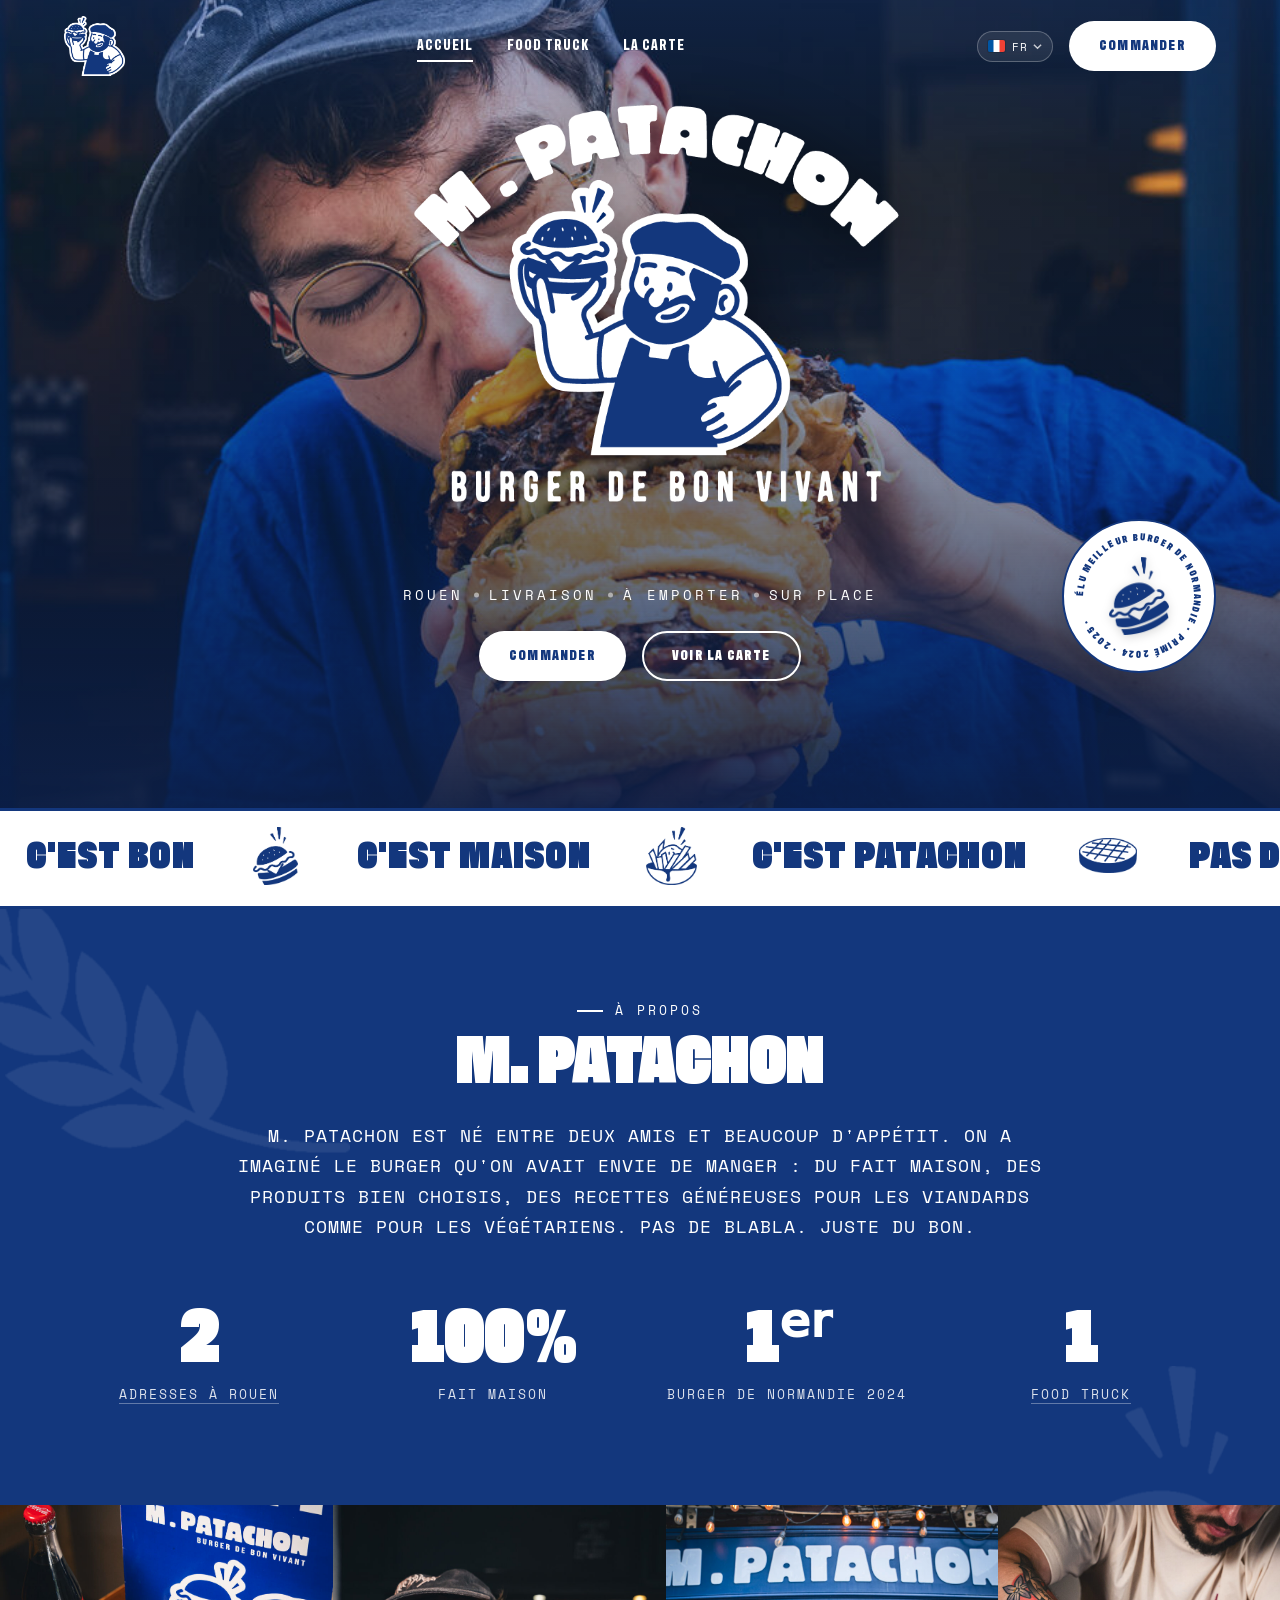
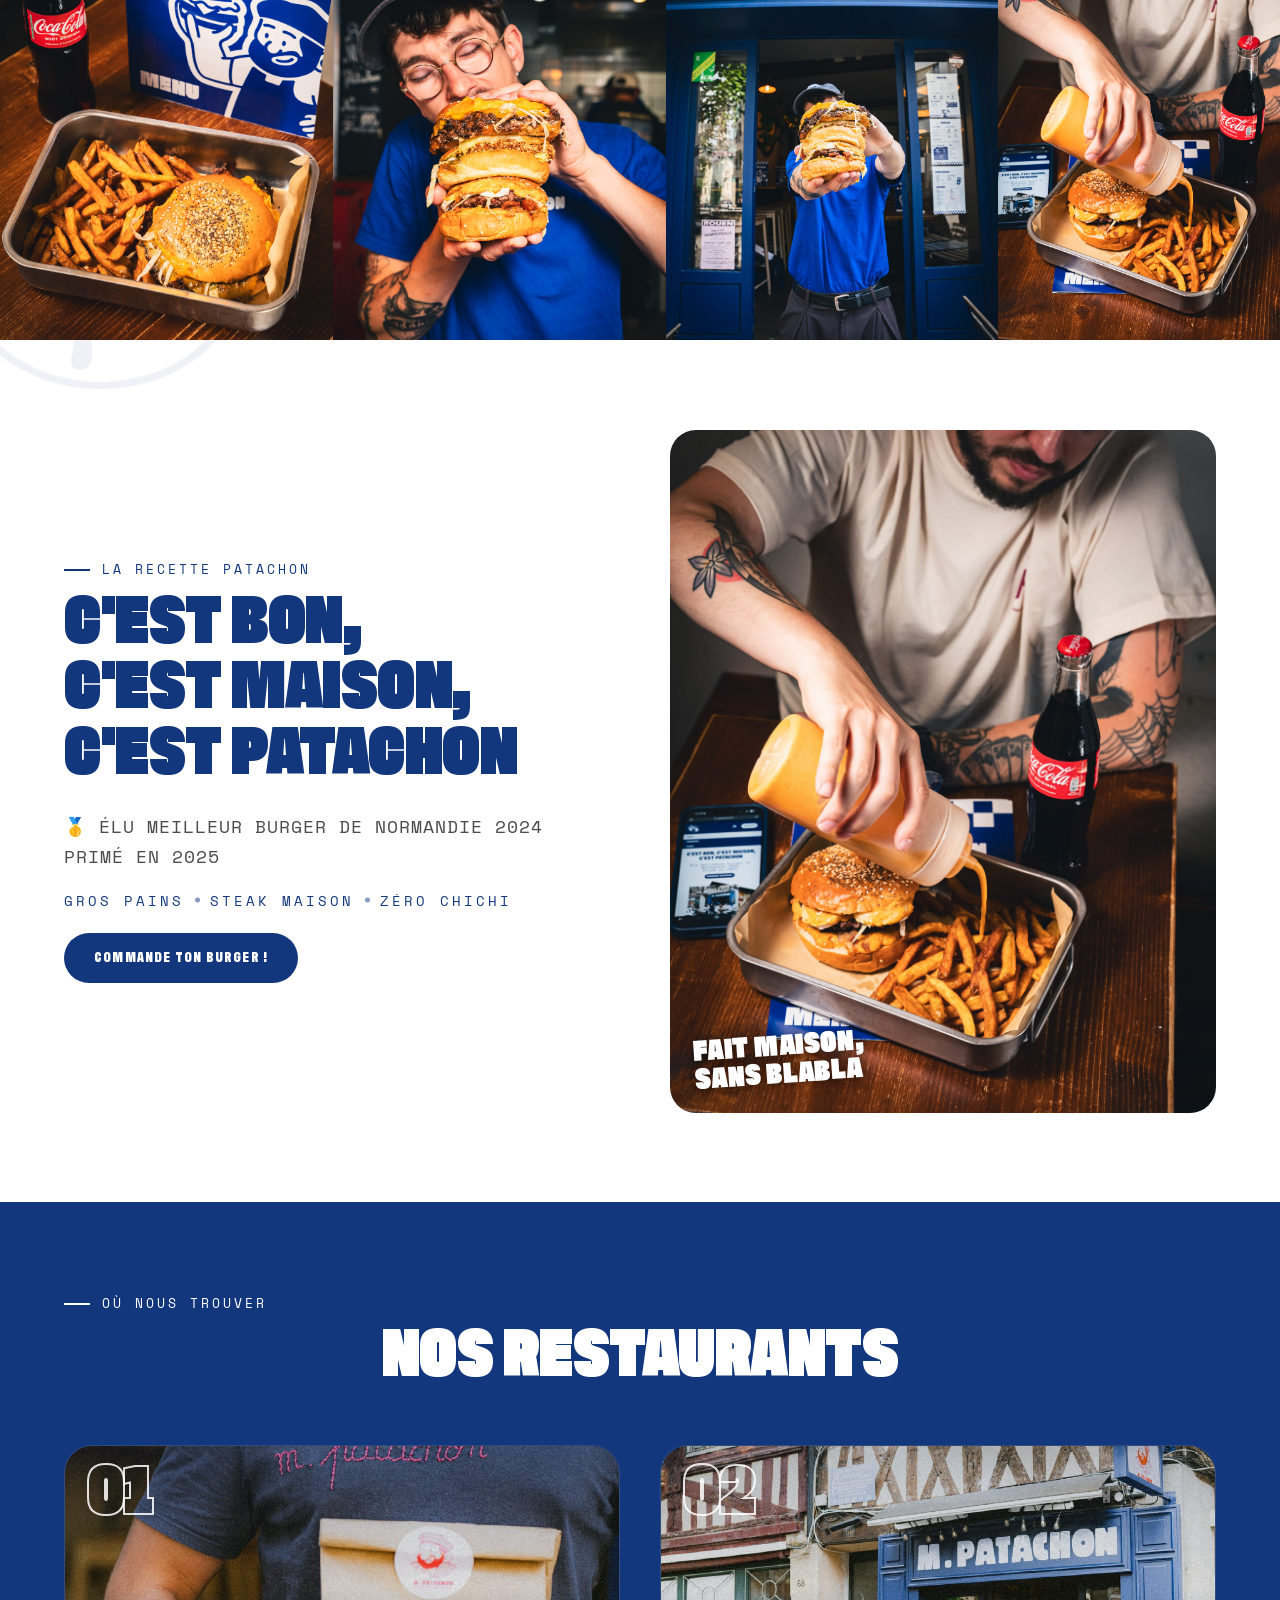
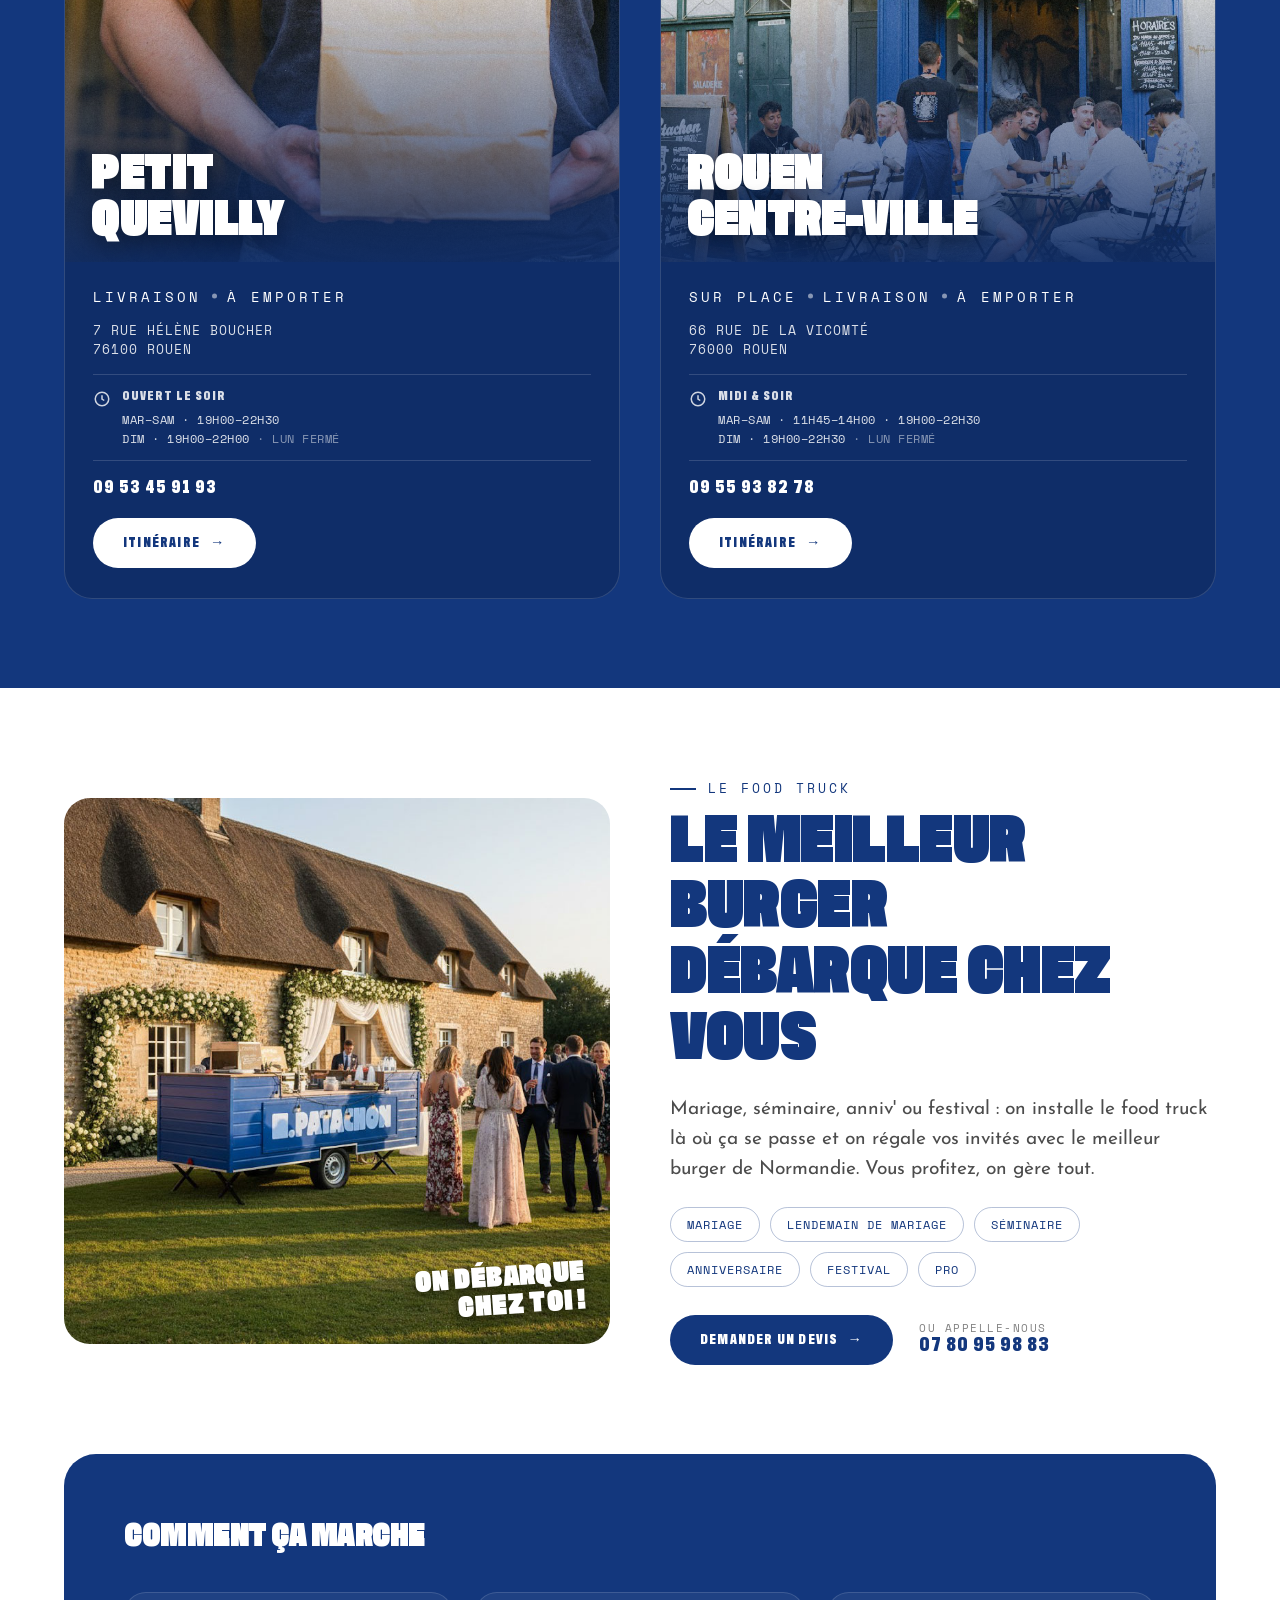
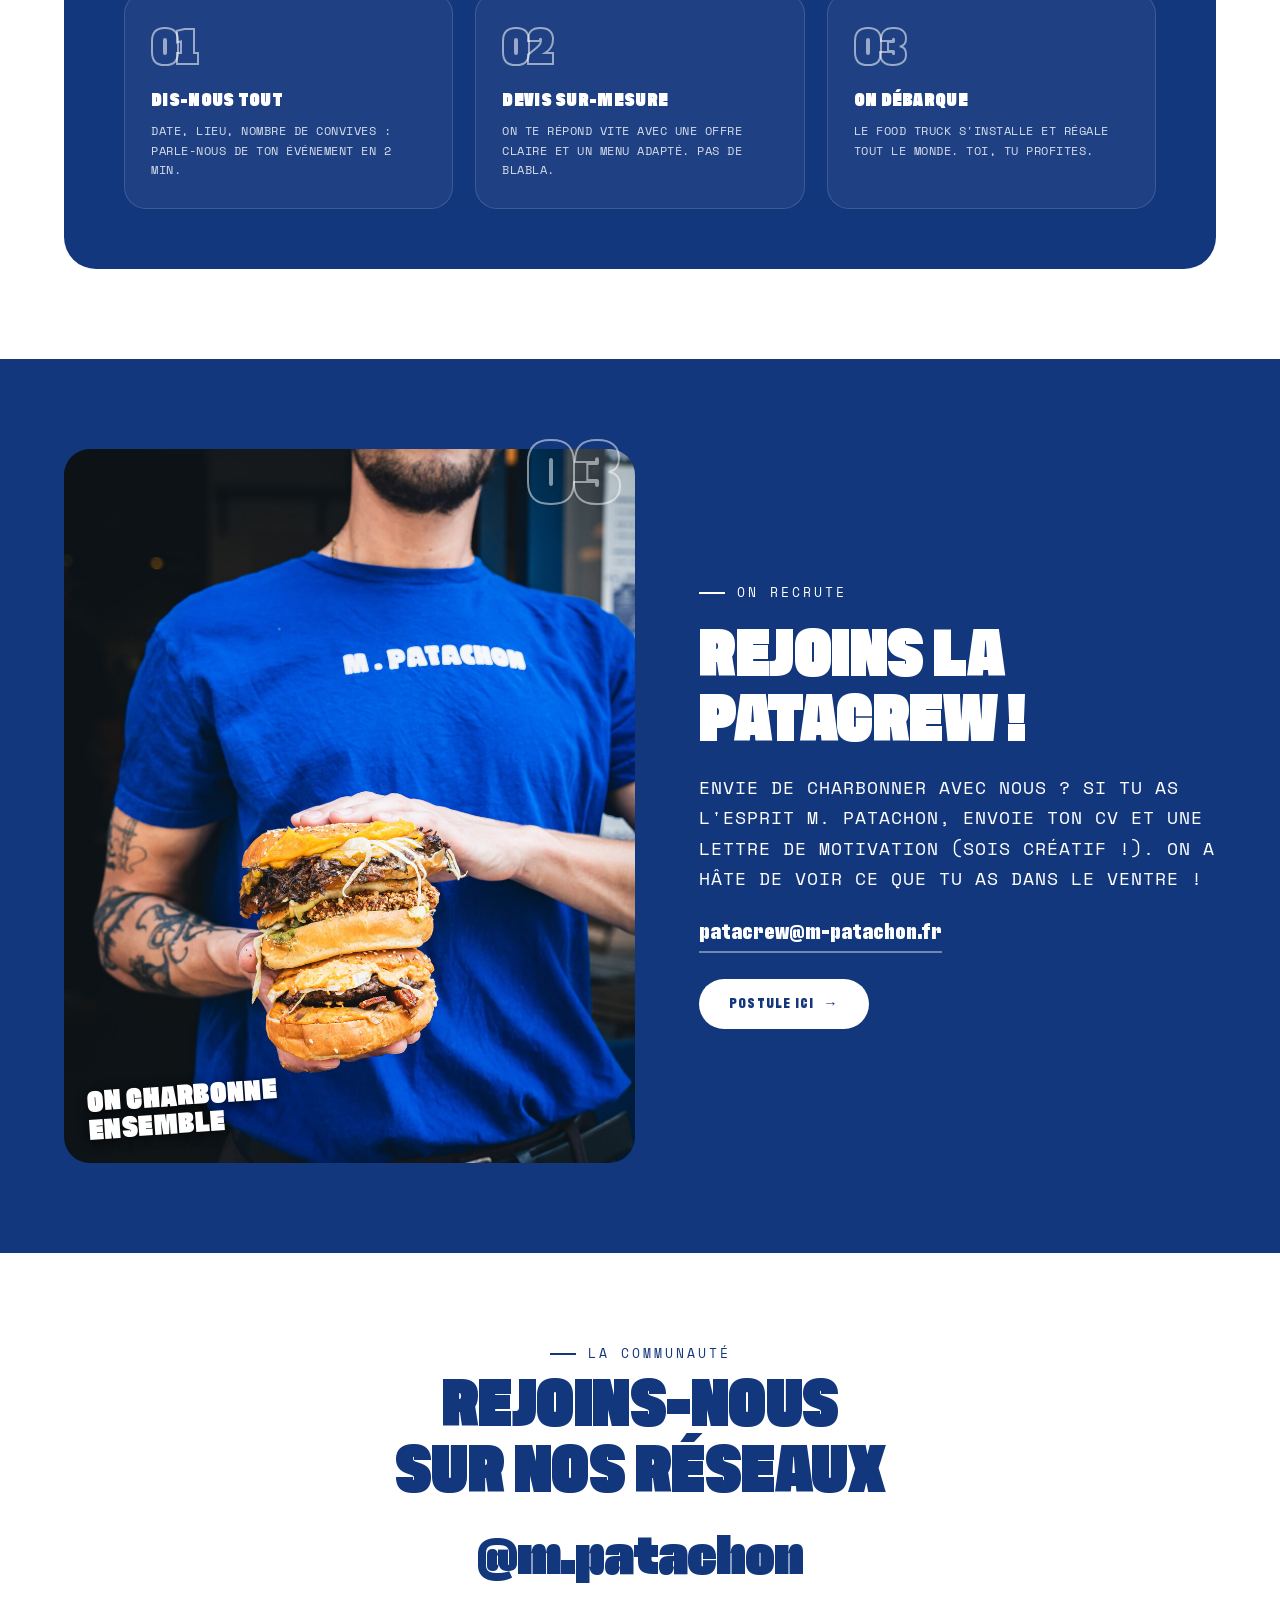
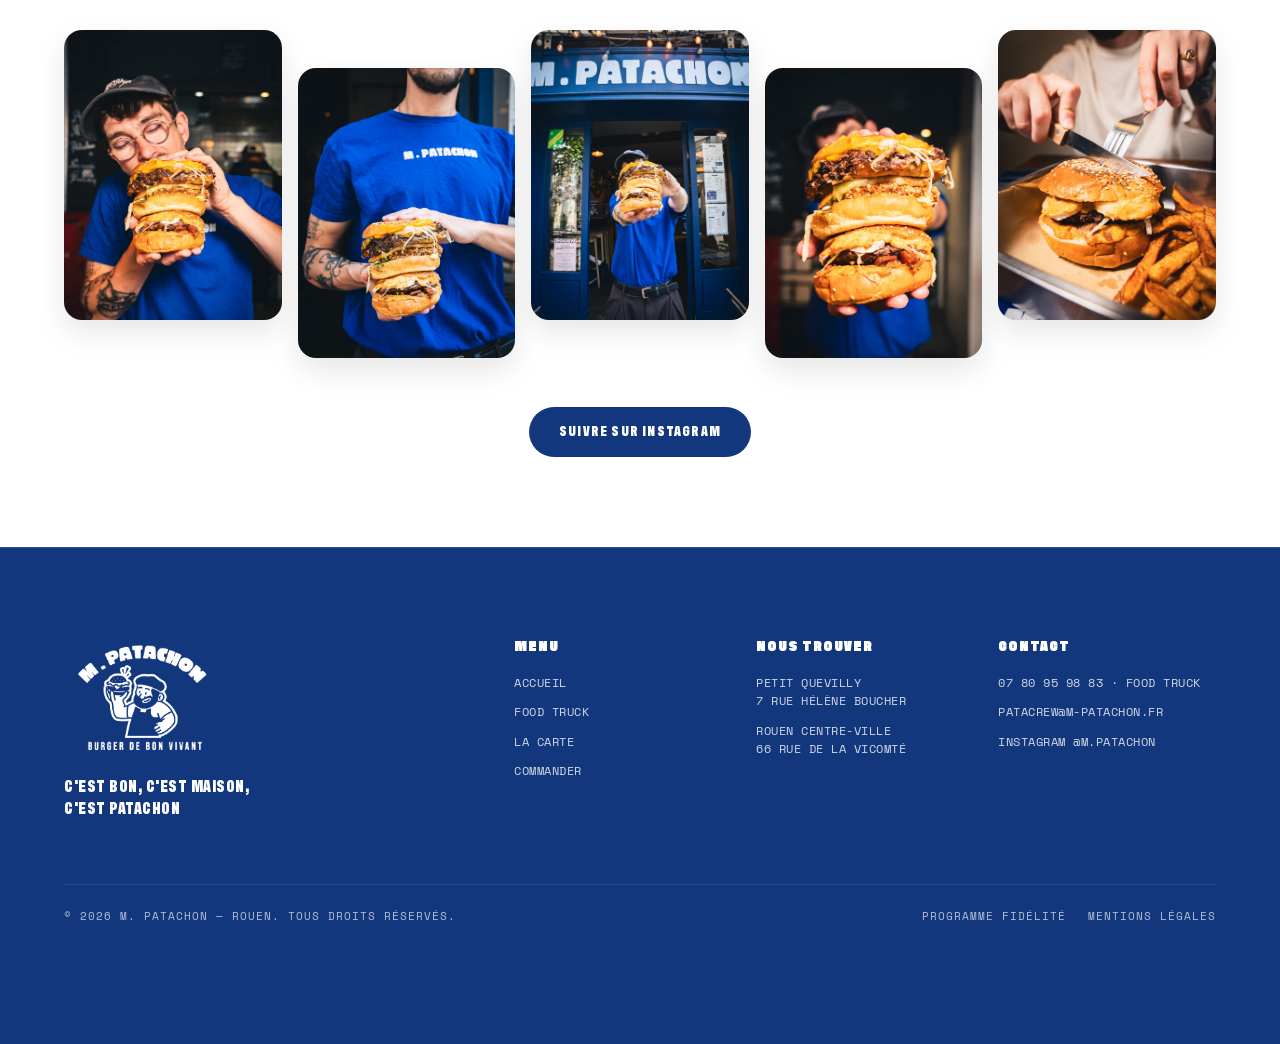
==== commit 82437c6e: "Retours client : hovers, ancres, CTA devis, mentions légales, scroll cue" ====
--- a/index.html
+++ b/index.html
@@ -101,10 +101,10 @@
           généreuses pour les viandards comme pour les végétariens. Pas de blabla. Juste du bon.
         </p>
         <div class="stats">
-          <div class="stat" data-reveal style="--i:0"><div class="stat__num"><span data-count="2">0</span></div><div class="stat__label">Adresses à Rouen</div></div>
+          <a href="#restaurants" class="stat stat--link" data-reveal style="--i:0"><div class="stat__num"><span data-count="2">0</span></div><div class="stat__label">Adresses à Rouen</div></a>
           <div class="stat" data-reveal style="--i:1"><div class="stat__num"><span data-count="100">0</span>%</div><div class="stat__label">Fait maison</div></div>
           <div class="stat" data-reveal style="--i:2"><div class="stat__num">1ᵉʳ</div><div class="stat__label">Burger de Normandie 2024</div></div>
-          <div class="stat" data-reveal style="--i:3"><div class="stat__num"><span data-count="1">0</span></div><div class="stat__label">Food truck</div></div>
+          <a href="#food-truck" class="stat stat--link" data-reveal style="--i:3"><div class="stat__num"><span data-count="1">0</span></div><div class="stat__label">Food truck</div></a>
         </div>
       </div>
     </section>
@@ -148,7 +148,7 @@
     </section>
 
     <!-- ============ NOS RESTAURANTS ============ -->
-    <section class="section section--marine has-deco">
+    <section class="section section--marine has-deco" id="restaurants">
       <span class="deco deco--float" data-parallax="0.2" style="width:min(40vw,460px);height:460px;top:-100px;right:-110px;background-image:url('assets/icons/white/cocotte.png');"></span>
       <div class="container">
         <p class="eyebrow text-center" data-reveal style="justify-content:center;">Où nous trouver</p>
@@ -333,7 +333,7 @@
         <span>© <span id="year"></span> M. Patachon — Rouen. Tous droits réservés.</span>
         <div class="footer2__links">
           <a href="#">Programme fidélité</a>
-          <a href="#">Mentions légales</a>
+          <a href="mentions-legales.html">Mentions légales</a>
         </div>
       </div>
     </div>
--- a/styles.css
+++ b/styles.css
@@ -496,11 +496,7 @@
 @keyframes spin { to { transform: rotate(360deg); } }
 
 /* Indice de scroll */
-.hero__scroll {
-  position: absolute; z-index: 3; bottom: 22px; left: 50%; transform: translateX(-50%);
-  width: 26px; height: 42px; border: 2px solid rgba(255,255,255,.7); border-radius: 14px;
-  opacity: 0; animation: heroUp .8s var(--ease) 1.2s forwards;
-}
+.hero__scroll { display: none; }  /* indicateur "souris" retiré (retour client) */
 .hero__scroll::before {
   content: ''; position: absolute; top: 8px; left: 50%; width: 4px; height: 8px;
   background: #fff; border-radius: 4px; transform: translateX(-50%);
@@ -1365,5 +1361,39 @@
 @media (max-width: 860px) {
   .kids { grid-template-columns: 1fr; gap: 14px; }
   .kids__or { font-size: 1.2rem; padding: 4px; }
-  .hero__scroll { display: none; }   /* évite le chevauchement avec le contenu du hero sur mobile */
-}
+}
+
+/* ==========================================================================
+   RETOURS CLIENT — hovers non trompeurs (éléments non cliquables)
+   ========================================================================== */
+/* Tags occasion (mariage, séminaire…) : pas de survol "bouton" */
+.ft-tags span:hover { background: transparent; color: var(--marine); border-color: rgba(19,55,125,.3); }
+/* Étapes "comment ça marche" : plus d'effet de lévitation */
+.ft-step:hover { transform: none; background: rgba(255,255,255,.05); border-color: rgba(255,255,255,.14); }
+/* Cartes occasion (page food truck) : plus d'effet cliquable */
+.occasion:hover { transform: none; border-color: rgba(19,55,125,.14); box-shadow: none; }
+/* Photos décoratives : plus de zoom au survol (ne suggère plus un lien) */
+.media-frame:hover img,
+.photo-marquee figure:hover img,
+.resto2:hover .resto2__media img,
+.momo:hover .momo__media img,
+.momo-feature:hover .momo-feature__media img { transform: none; }
+/* La barre/pill flottante ne doit pas recouvrir le footer */
+.sticky-cta.is-hidden { opacity: 0; visibility: hidden; pointer-events: none; transform: translateY(150%); }
+
+/* Compteurs "À propos" cliquables (ancres internes) */
+.stat--link { text-decoration: none; color: inherit; cursor: pointer; transition: transform .3s var(--ease); }
+.stat--link .stat__label { text-decoration: underline; text-underline-offset: 4px; text-decoration-thickness: 1px; text-decoration-color: rgba(255,255,255,.4); transition: text-decoration-color .3s var(--ease); }
+.stat--link:hover { transform: translateY(-4px); }
+.stat--link:hover .stat__label { text-decoration-color: #fff; }
+
+/* CTA devis à la fin de "Comment ça marche" */
+.ft-steps__cta { display: flex; justify-content: center; margin-top: clamp(30px, 4vw, 44px); }
+
+/* Page Mentions légales / contenu texte */
+.legal { max-width: 820px; margin: 0 auto; }
+.legal h2 { font-family: var(--font-title); font-weight: 900; text-transform: uppercase; color: var(--marine); font-size: 1.15rem; letter-spacing: .3px; margin: 34px 0 10px; }
+.legal p, .legal li { font-family: var(--font-body); font-size: 1rem; line-height: 1.65; color: var(--grey); margin: 0 0 10px; }
+.legal ul { padding-left: 20px; margin: 0 0 10px; }
+.legal a { color: var(--marine); }
+.legal .legal__todo { background: rgba(19,55,125,.06); border-left: 3px solid var(--marine); padding: 4px 12px; border-radius: 4px; font-style: italic; }
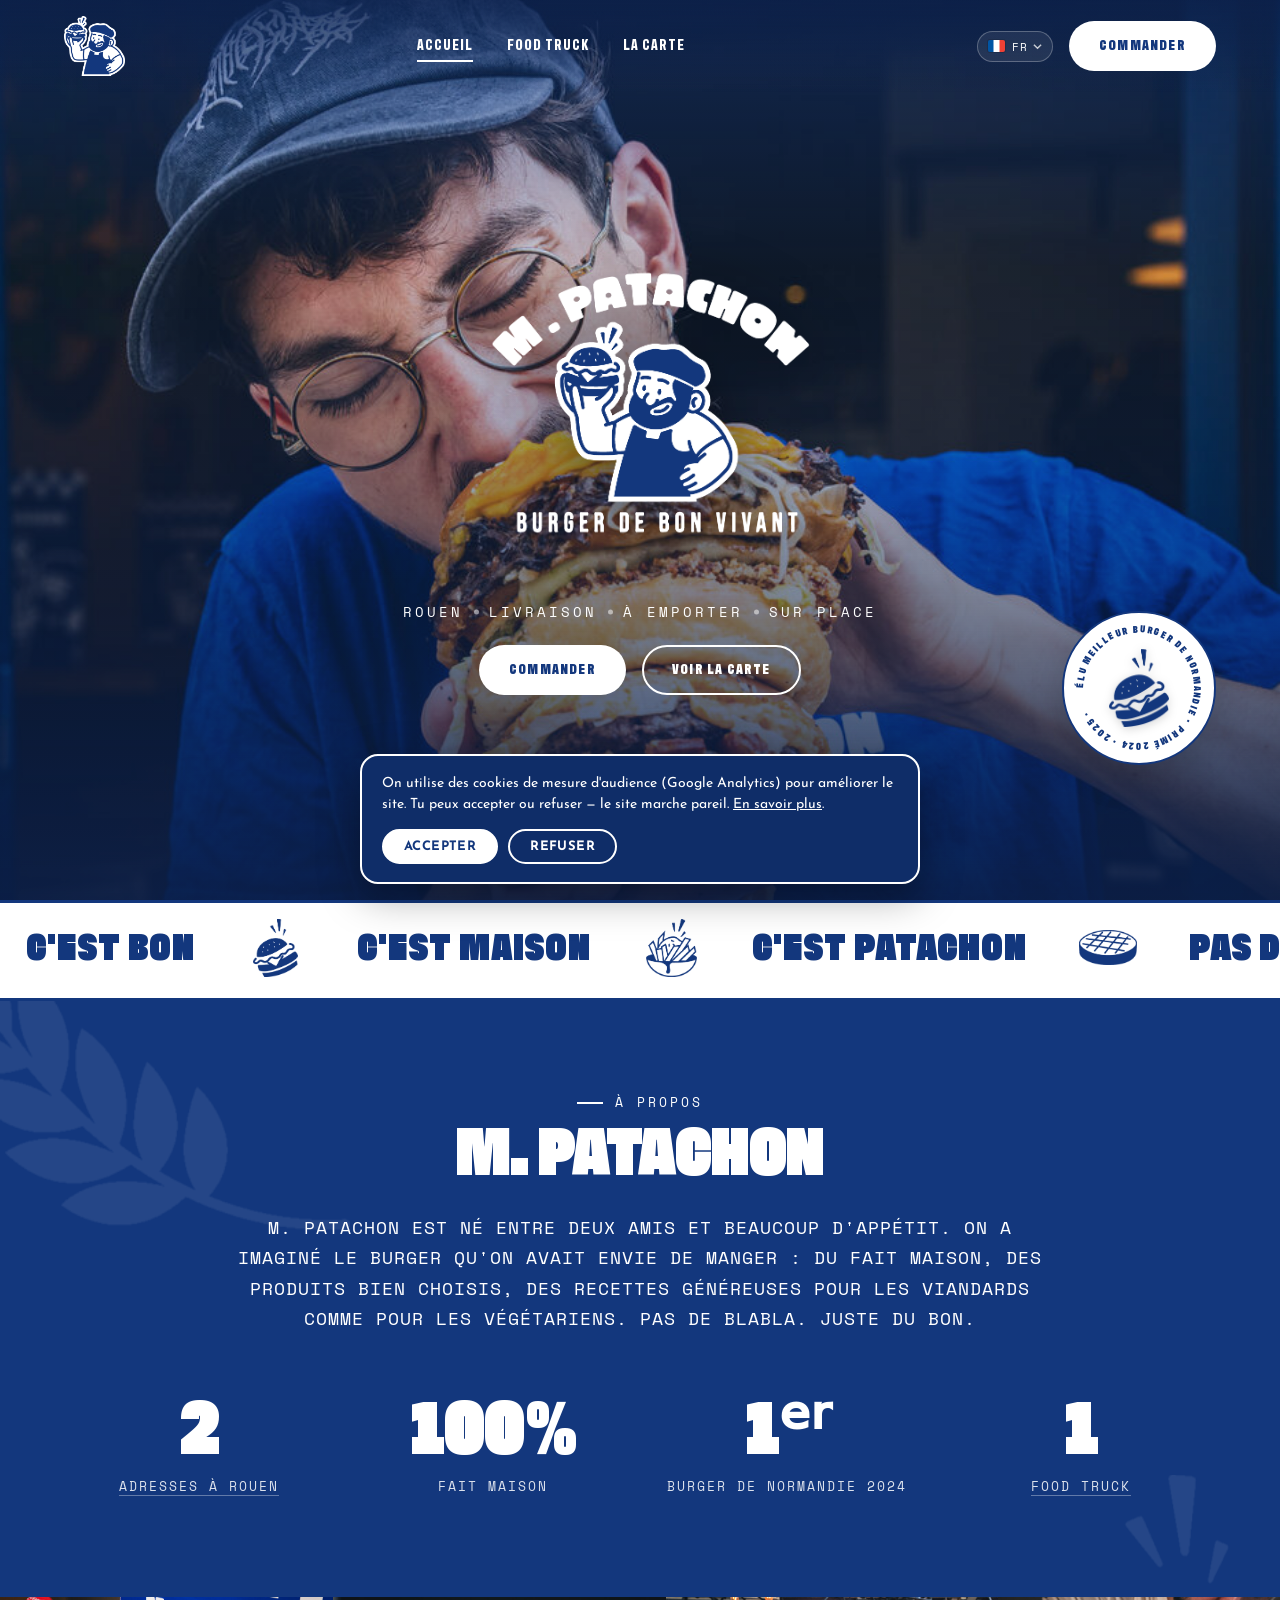
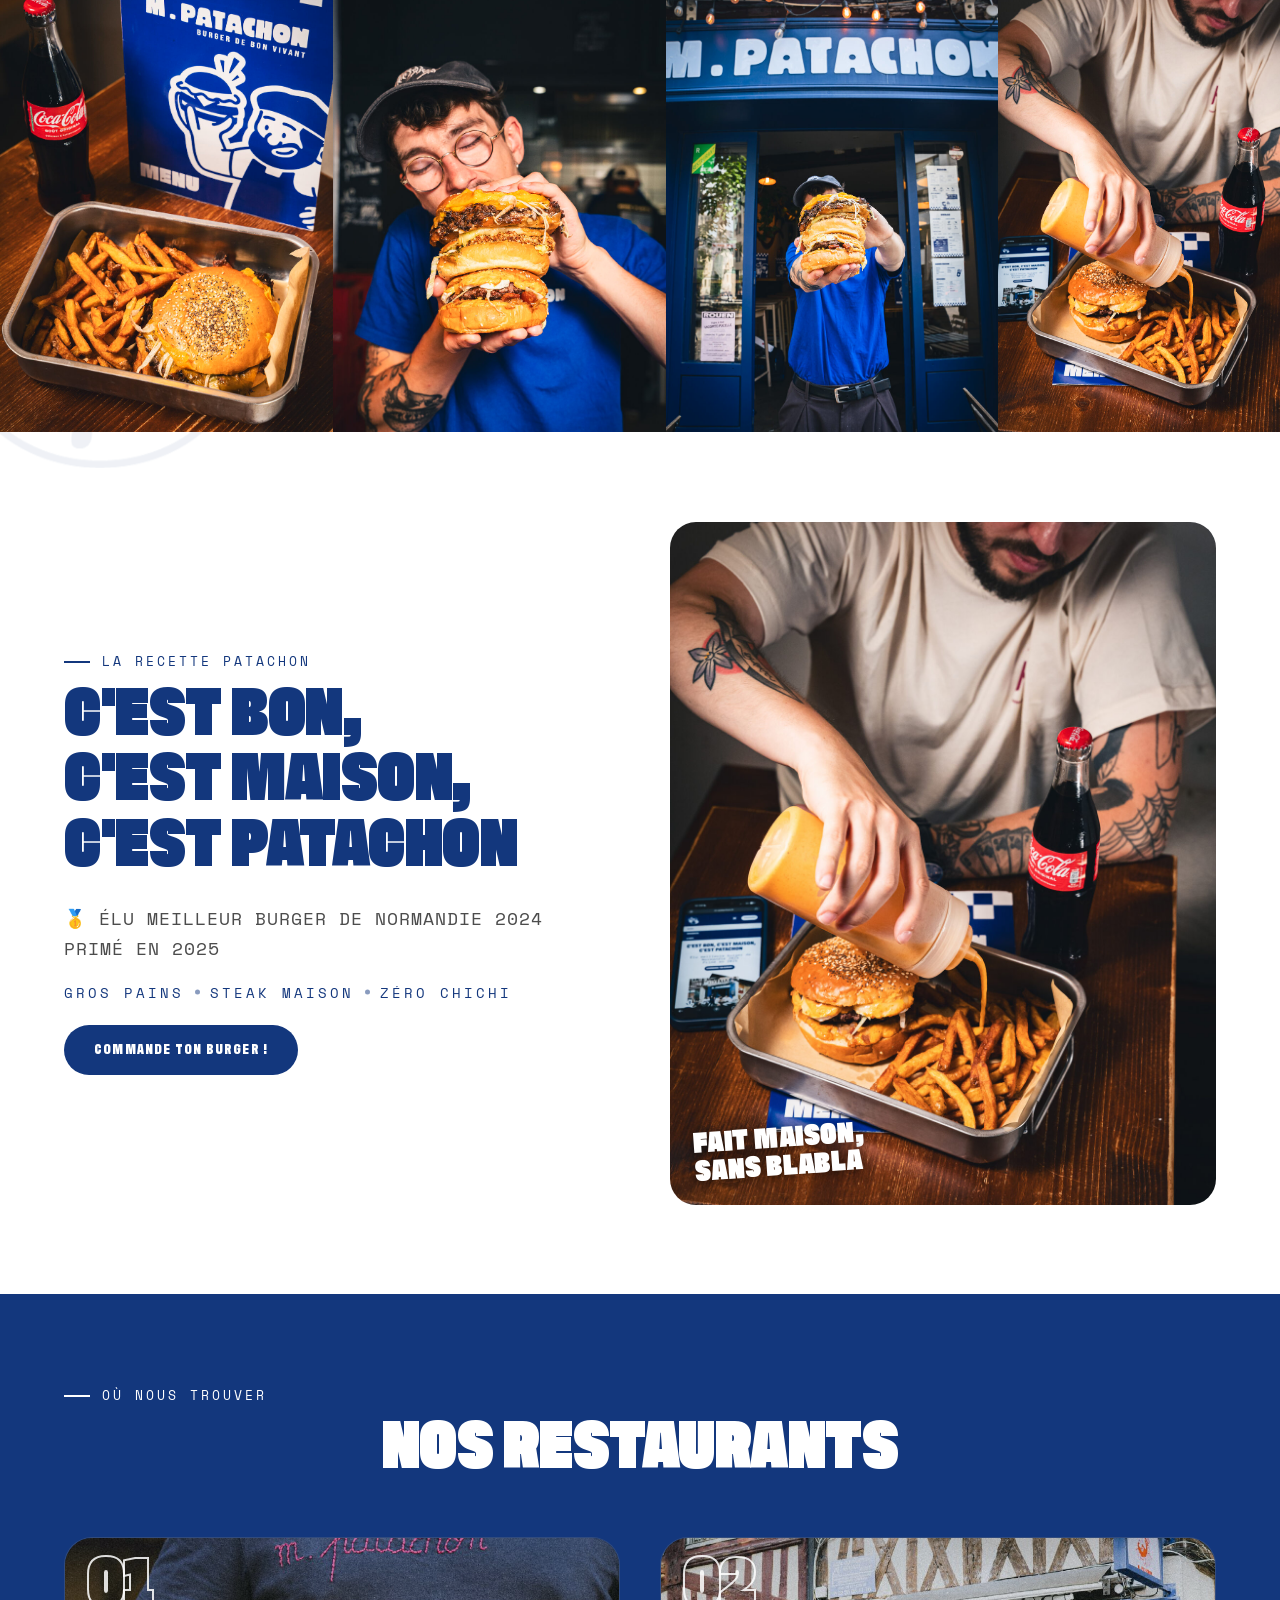
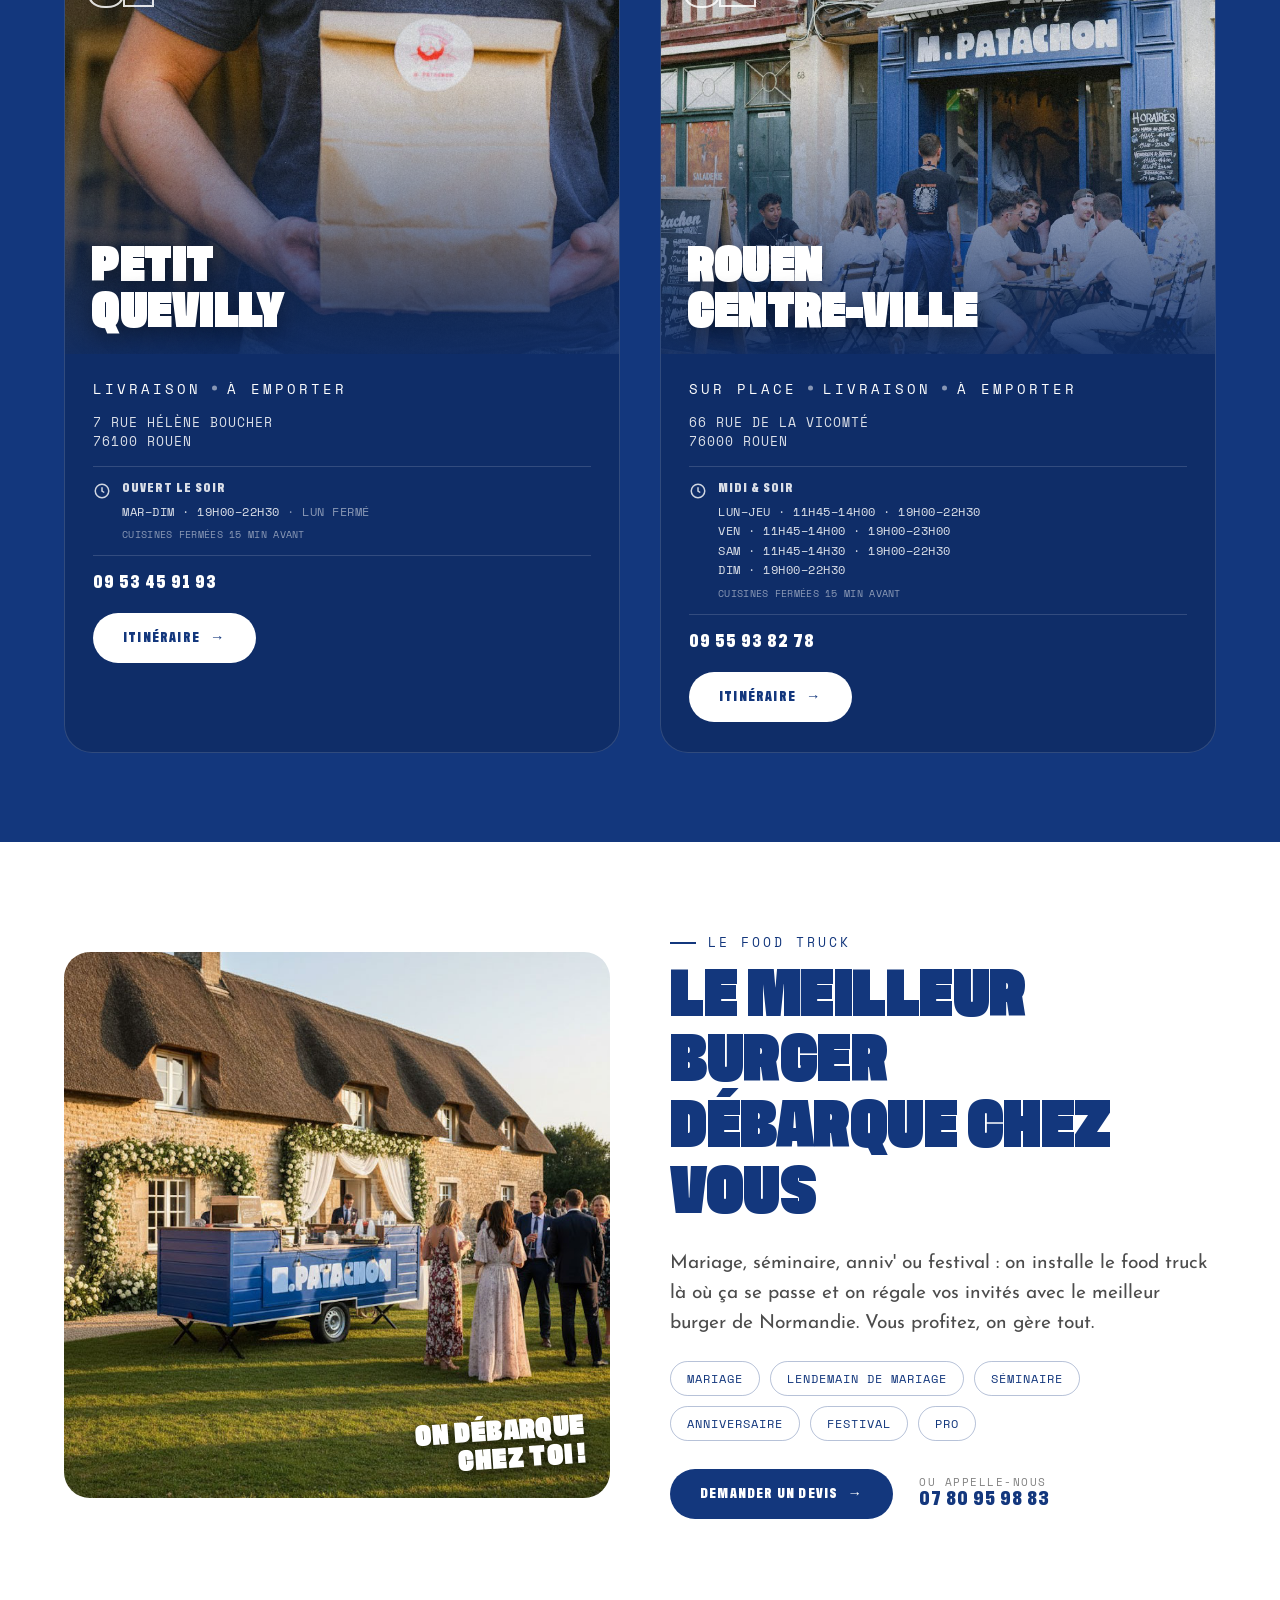
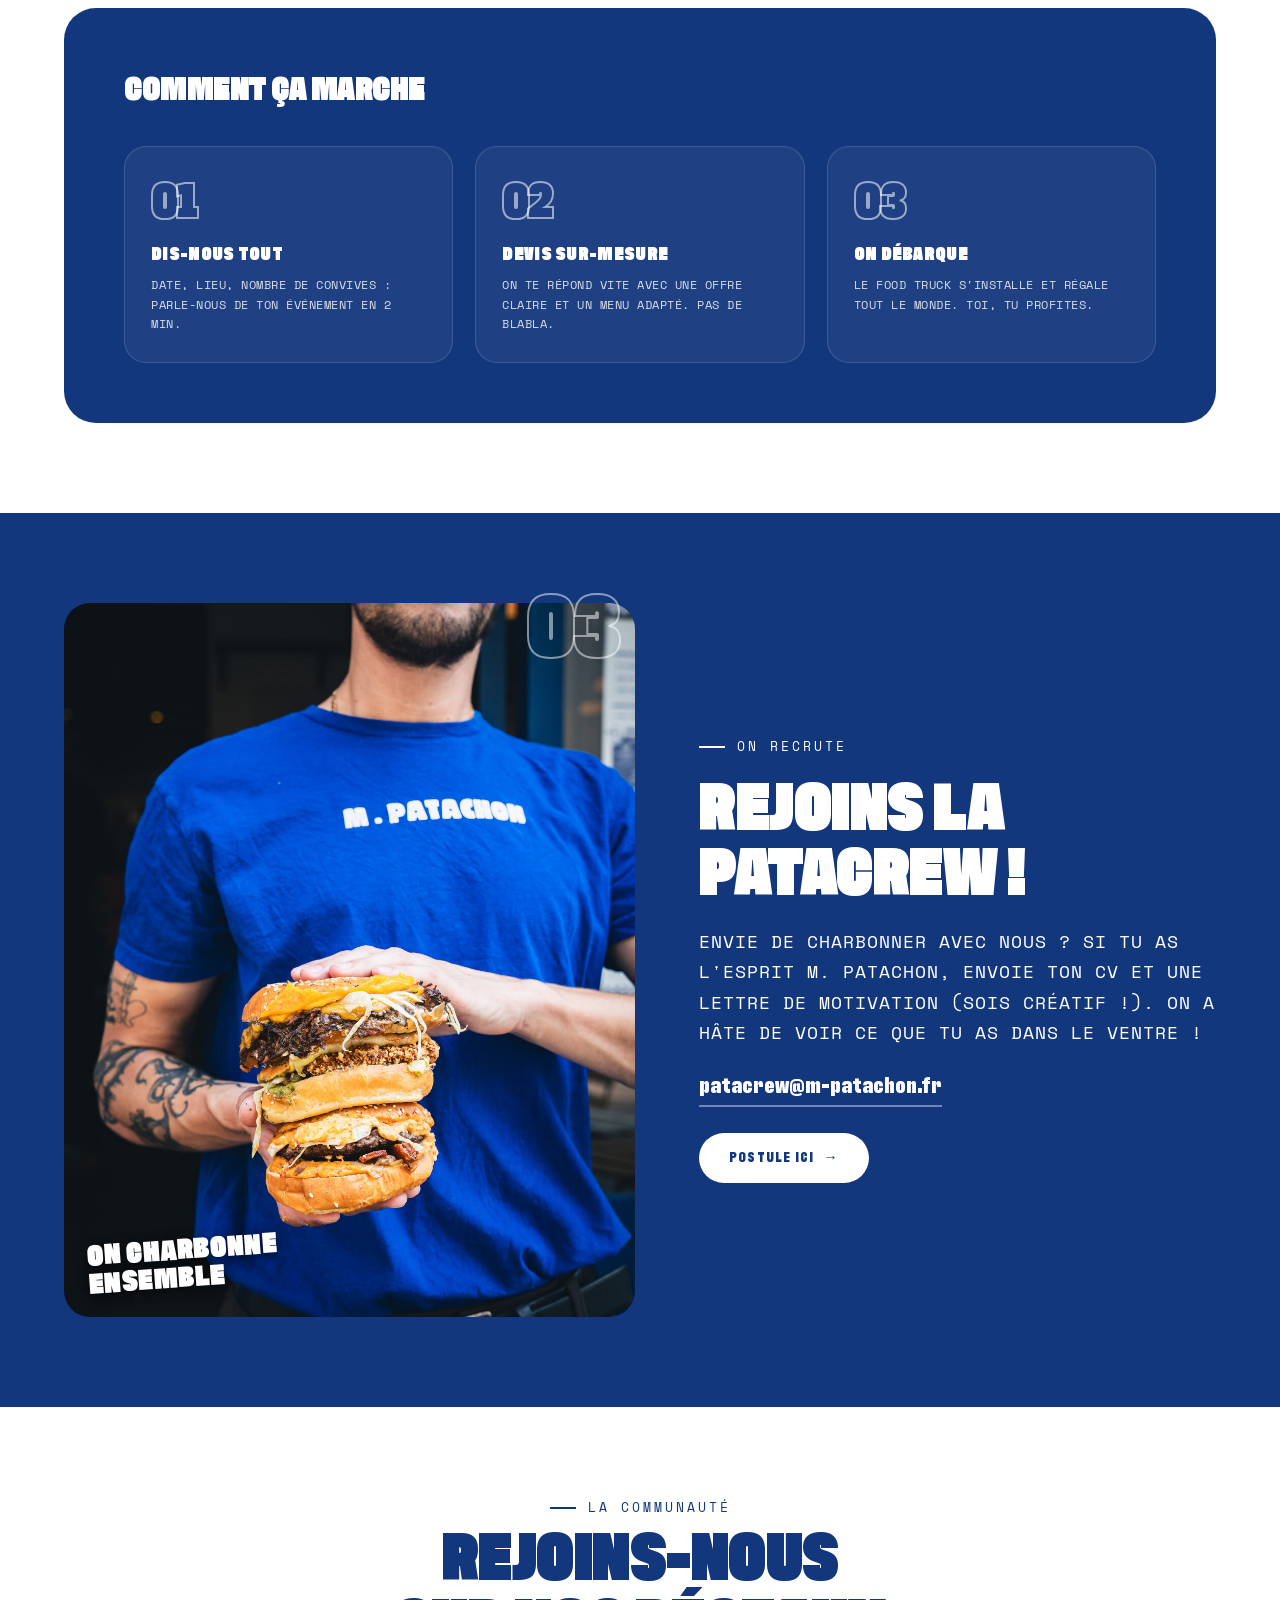
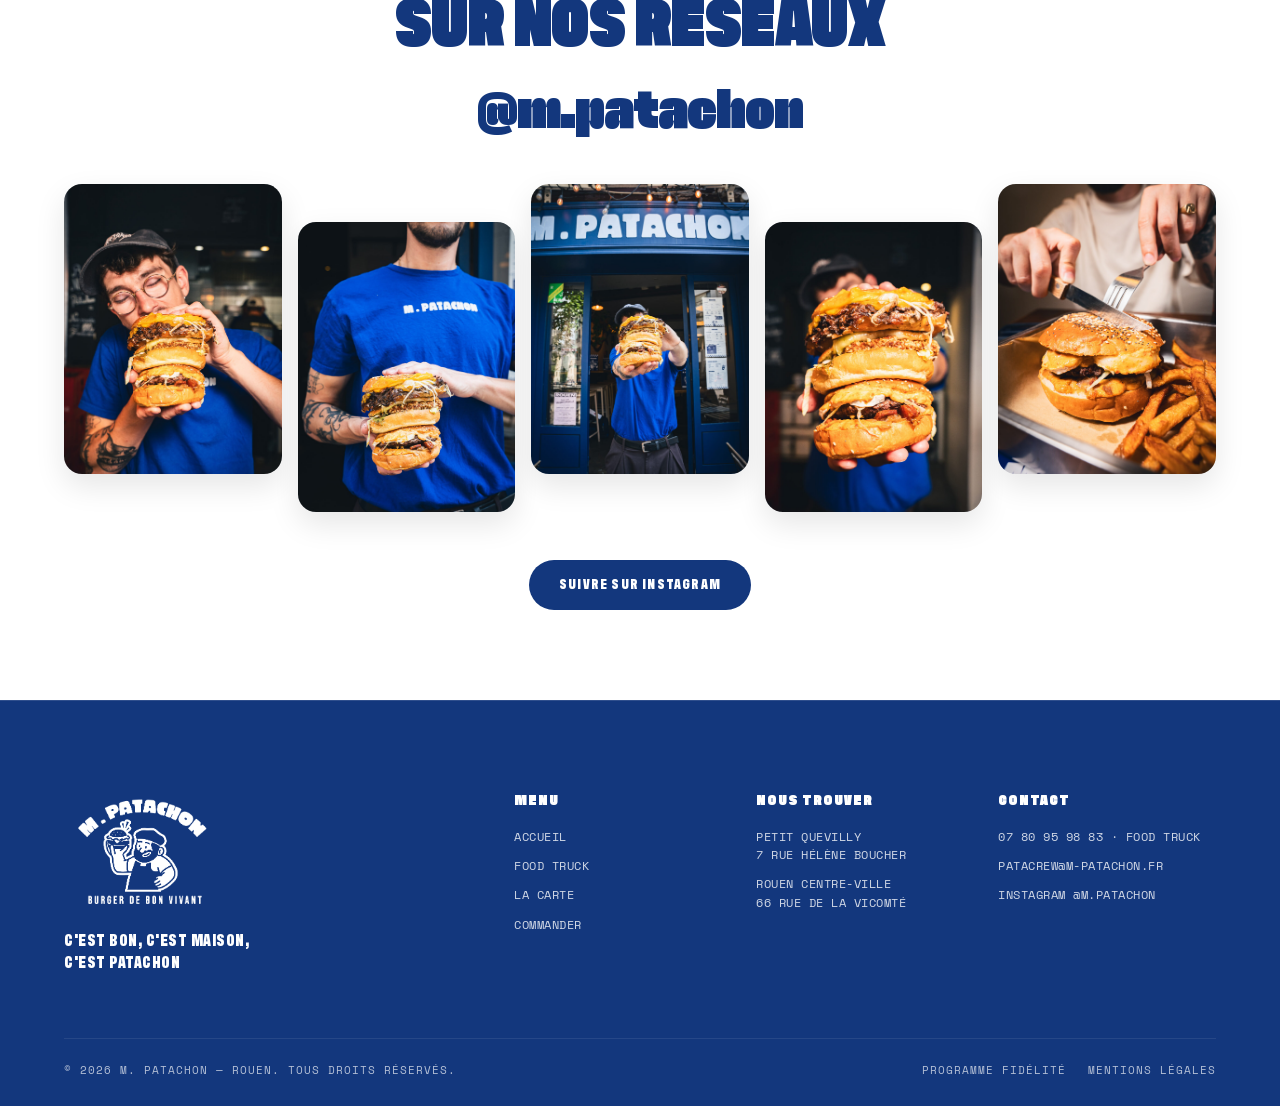
==== commit 20e942f9: "Mise à jour : page food truck, devis 72h, Mexichon, champ lieu, config Cloudflare" ====
--- a/index.html
+++ b/index.html
@@ -6,8 +6,74 @@
   <title>Restaurant de Burger à Rouen — M. Patachon, Burger maison</title>
   <meta name="description" content="Découvrez nos burgers à la façon Patachon. Burgers de bons vivants, à emporter ou en livraison. Restaurant de burger à Rouen.">
   <link rel="icon" href="assets/logo-header.png">
+  <link rel="canonical" href="https://m-patachon.fr/">
+  <meta property="og:type" content="restaurant">
+  <meta property="og:title" content="M. Patachon — Burger maison à Rouen, élu meilleur burger de Normandie">
+  <meta property="og:description" content="Burgers 100% faits maison à Rouen. 2 restaurants (Petit Quevilly & Centre-ville), livraison, à emporter, food truck événementiel.">
+  <meta property="og:url" content="https://m-patachon.fr/">
+  <meta property="og:image" content="https://m-patachon.fr/assets/photos/bite-1.jpg">
+  <meta property="og:locale" content="fr_FR">
+  <meta property="og:site_name" content="M. Patachon">
   <link rel="preload" as="image" href="assets/photos/bite-1.jpg" fetchpriority="high">
-  <link rel="stylesheet" href="styles.css">
+  <link rel="stylesheet" href="styles.css?v=13">
+  <script type="application/ld+json">
+  {
+    "@context": "https://schema.org",
+    "@graph": [
+      {
+        "@type": "Restaurant",
+        "@id": "https://m-patachon.fr/#petit-quevilly",
+        "name": "M. Patachon — Petit Quevilly",
+        "image": "https://m-patachon.fr/assets/resto-rive-gauche.jpg",
+        "url": "https://m-patachon.fr/",
+        "telephone": "+33953459193",
+        "servesCuisine": ["Burger", "Fait maison"],
+        "priceRange": "€€",
+        "address": { "@type": "PostalAddress", "streetAddress": "7 Rue Hélène Boucher", "addressLocality": "Le Petit-Quevilly", "postalCode": "76140", "addressRegion": "Normandie", "addressCountry": "FR" },
+        "openingHoursSpecification": [
+          { "@type": "OpeningHoursSpecification", "dayOfWeek": ["Tuesday","Wednesday","Thursday","Friday","Saturday","Sunday"], "opens": "19:00", "closes": "22:30" }
+        ],
+        "hasDeliveryMethod": ["http://purl.org/goodrelations/v1#DeliveryModeOwnFleet", "http://purl.org/goodrelations/v1#DeliveryModePickUp"],
+        "menu": "https://m-patachon.fr/la-carte.html",
+        "acceptsReservations": "False",
+        "award": "Élu meilleur burger de Normandie 2024, primé en 2025"
+      },
+      {
+        "@type": "Restaurant",
+        "@id": "https://m-patachon.fr/#rouen-centre",
+        "name": "M. Patachon — Rouen Centre-ville",
+        "image": "https://m-patachon.fr/assets/resto-rive-droite.jpg",
+        "url": "https://m-patachon.fr/",
+        "telephone": "+33955938278",
+        "servesCuisine": ["Burger", "Fait maison"],
+        "priceRange": "€€",
+        "address": { "@type": "PostalAddress", "streetAddress": "66 Rue de la Vicomté", "addressLocality": "Rouen", "postalCode": "76000", "addressRegion": "Normandie", "addressCountry": "FR" },
+        "openingHoursSpecification": [
+          { "@type": "OpeningHoursSpecification", "dayOfWeek": ["Monday","Tuesday","Wednesday","Thursday"], "opens": "11:45", "closes": "14:00" },
+          { "@type": "OpeningHoursSpecification", "dayOfWeek": ["Monday","Tuesday","Wednesday","Thursday"], "opens": "19:00", "closes": "22:30" },
+          { "@type": "OpeningHoursSpecification", "dayOfWeek": "Friday", "opens": "11:45", "closes": "14:00" },
+          { "@type": "OpeningHoursSpecification", "dayOfWeek": "Friday", "opens": "19:00", "closes": "23:00" },
+          { "@type": "OpeningHoursSpecification", "dayOfWeek": "Saturday", "opens": "11:45", "closes": "14:30" },
+          { "@type": "OpeningHoursSpecification", "dayOfWeek": "Saturday", "opens": "19:00", "closes": "22:30" },
+          { "@type": "OpeningHoursSpecification", "dayOfWeek": "Sunday", "opens": "19:00", "closes": "22:30" }
+        ],
+        "menu": "https://m-patachon.fr/la-carte.html",
+        "acceptsReservations": "False",
+        "award": "Élu meilleur burger de Normandie 2024, primé en 2025"
+      },
+      {
+        "@type": "FoodEstablishment",
+        "@id": "https://m-patachon.fr/#foodtruck",
+        "name": "M. Patachon — Food truck événementiel",
+        "url": "https://m-patachon.fr/food-truck.html",
+        "telephone": "+33780959883",
+        "servesCuisine": ["Burger", "Fait maison"],
+        "areaServed": "Rouen, Normandie",
+        "description": "Food truck pour mariages, séminaires, anniversaires et festivals en Normandie. Devis gratuit sous 72h."
+      }
+    ]
+  }
+  </script>
 </head>
 <body class="home">
 
@@ -19,7 +85,7 @@
       <a href="index.html" class="header__logo"><img src="assets/logo-header.png" alt="M. Patachon"></a>
       <nav class="nav" id="nav">
         <a href="index.html" class="nav__link is-active">Accueil</a>
-        <a href="hors-les-murs.html" class="nav__link">Food truck</a>
+        <a href="food-truck.html" class="nav__link">Food truck</a>
         <a href="la-carte.html" class="nav__link">La Carte</a>
         <div class="lang-switch lang-switch--nav" role="group" aria-label="Langue">
           <button type="button" class="lang-switch__toggle" data-lang-toggle aria-haspopup="true" aria-expanded="false">
@@ -167,8 +233,8 @@
                 <svg viewBox="0 0 24 24" fill="none" stroke="currentColor" stroke-width="2" aria-hidden="true"><circle cx="12" cy="12" r="9"/><path d="M12 7v5l3 2"/></svg>
                 <div class="resto2__hours-txt">
                   <span class="resto2__hours-lead">Ouvert le soir</span>
-                  <span>Mar–Sam · 19h00–22h30</span>
-                  <span>Dim · 19h00–22h00 <span class="resto2__hours-off">· Lun fermé</span></span>
+                  <span>Mar–Dim · 19h00–22h30 <span class="resto2__hours-off">· Lun fermé</span></span>
+                  <span class="resto2__hours-note">Cuisines fermées 15 min avant</span>
                 </div>
               </div>
               <a class="resto2__phone" href="tel:0953459193">09 53 45 91 93</a>
@@ -188,8 +254,11 @@
                 <svg viewBox="0 0 24 24" fill="none" stroke="currentColor" stroke-width="2" aria-hidden="true"><circle cx="12" cy="12" r="9"/><path d="M12 7v5l3 2"/></svg>
                 <div class="resto2__hours-txt">
                   <span class="resto2__hours-lead">Midi &amp; soir</span>
-                  <span>Mar–Sam · 11h45–14h00 · 19h00–22h30</span>
-                  <span>Dim · 19h00–22h30 <span class="resto2__hours-off">· Lun fermé</span></span>
+                  <span>Lun–Jeu · 11h45–14h00 · 19h00–22h30</span>
+                  <span>Ven · 11h45–14h00 · 19h00–23h00</span>
+                  <span>Sam · 11h45–14h30 · 19h00–22h30</span>
+                  <span>Dim · 19h00–22h30</span>
+                  <span class="resto2__hours-note">Cuisines fermées 15 min avant</span>
                 </div>
               </div>
               <a class="resto2__phone" href="tel:0955938278">09 55 93 82 78</a>
@@ -221,7 +290,7 @@
               <span>Anniversaire</span><span>Festival</span><span>Pro</span>
             </div>
             <div class="ft-cta">
-              <a href="hors-les-murs.html" class="btn btn--marine">Demander un devis <span class="arrow">→</span></a>
+              <a href="food-truck.html" class="btn btn--marine">Demander un devis <span class="arrow">→</span></a>
               <a class="ft-phone" href="tel:0780959883"><small>Ou appelle-nous</small><b>07 80 95 98 83</b></a>
             </div>
           </div>
@@ -312,7 +381,7 @@
           <div class="footer2__col">
             <h4>Menu</h4>
             <a href="index.html">Accueil</a>
-            <a href="hors-les-murs.html">Food truck</a>
+            <a href="food-truck.html">Food truck</a>
             <a href="la-carte.html">La Carte</a>
             <a href="https://bonne-nouvelle.marketplace.dood.com/fr" target="_blank" rel="noopener">Commander</a>
           </div>
@@ -365,7 +434,7 @@
     </div>
   </div>
 
-  <script src="i18n.js"></script>
-  <script src="script.js"></script>
+  <script src="i18n.js?v=13"></script>
+  <script src="script.js?v=14"></script>
 </body>
 </html>
--- a/styles.css
+++ b/styles.css
@@ -194,9 +194,21 @@
 .lang-switch--nav { display: none; }
 @media (max-width: 860px) {
   .lang-switch--head { display: none; }
-  .lang-switch--nav { display: inline-block; margin-top: 34px; }
-  .lang-switch--nav .lang-switch__menu { right: auto; left: 50%; transform: translateX(-50%) translateY(-6px); }
-  .lang-switch--nav.is-open .lang-switch__menu { transform: translateX(-50%) translateY(0); }
+  /* Dans l'overlay mobile : pas de dropdown (il débordait hors écran).
+     On affiche les 4 langues en ligne, toujours visibles. */
+  .lang-switch--nav { display: block; margin-top: 30px; }
+  .lang-switch--nav .lang-switch__toggle { display: none; }
+  .lang-switch--nav .lang-switch__menu {
+    position: static; opacity: 1; visibility: visible; transform: none;
+    display: flex; flex-wrap: wrap; justify-content: center; gap: 8px;
+    min-width: 0; background: transparent; box-shadow: none; padding: 0;
+  }
+  .lang-switch--nav .lang-switch__menu button {
+    width: auto; color: #fff; background: rgba(255,255,255,.08);
+    border: 1px solid rgba(255,255,255,.24); border-radius: 999px; padding: 9px 15px;
+  }
+  .lang-switch--nav .lang-switch__menu button:hover { background: rgba(255,255,255,.16); }
+  .lang-switch--nav .lang-switch__menu button.is-active { background: #fff; color: var(--marine); border-color: #fff; }
 }
 
 /* burger toggle (mobile) */
@@ -388,7 +400,7 @@
 .header {
   transition: background .35s var(--ease), box-shadow .35s var(--ease), height .35s var(--ease);
 }
-body.home .header { background: transparent; box-shadow: none; }
+body.home .header { background: linear-gradient(180deg, rgba(11,30,70,.72) 0%, rgba(11,30,70,.42) 45%, rgba(11,30,70,0) 100%); box-shadow: none; }
 body.home .header.is-scrolled,
 .header.is-scrolled {
   background: rgba(19,55,125,.92);
@@ -422,12 +434,11 @@
    ========================================================================== */
 body.home .page { padding-top: 0; }
 .hero {
-  margin-top: calc(-1 * var(--header-h));
   min-height: 100svh;
   display: flex; align-items: center; justify-content: center;
   text-align: center;
   overflow: hidden;
-  padding: 0;
+  padding: var(--header-h) 0 0;  /* réserve la barre de menu ; pas de margin négative (le fond .hero__bg est en inset:0 derrière le header) */
   background: var(--marine);
 }
 .hero__bg {
@@ -445,11 +456,12 @@
 .hero__inner {
   position: relative; z-index: 2;
   width: 100%; max-width: var(--maxw); margin: 0 auto;
-  padding: var(--header-h) 24px clamp(40px, 6vh, 72px);
-  display: flex; flex-direction: column; align-items: center; gap: 26px;
+  padding: clamp(16px, 3vh, 40px) 24px clamp(48px, 8vh, 92px);
+  display: flex; flex-direction: column; align-items: center; gap: clamp(16px, 2.6vh, 26px);
 }
 .hero__logo {
-  width: min(560px, 86vw); margin: 0 0 4px;
+  width: min(500px, 82vw); max-height: min(42vh, 300px); object-fit: contain;
+  margin: 0 0 4px;
   filter: drop-shadow(0 10px 30px rgba(0,0,0,.45));
   opacity: 0; transform: translateY(40px);
   animation: heroUp 1s var(--ease) .25s forwards;
@@ -533,7 +545,7 @@
 /* ---- Bandeau photos : marquee auto (remplace le scroll manuel) ---------- */
 .photo-marquee { overflow: hidden; background: var(--marine); }
 .photo-marquee__track { display: flex; width: max-content; animation: marquee 45s linear infinite; }
-.photo-marquee:hover .photo-marquee__track { animation-play-state: paused; }
+/* défile en continu, ne s'arrête jamais (pas de pause au survol) */
 .photo-marquee figure { margin: 0; flex: 0 0 auto; overflow: hidden; }
 .photo-marquee img {
   width: clamp(240px, 26vw, 380px); height: clamp(300px, 34vw, 460px);
@@ -605,9 +617,10 @@
    RESPONSIVE — ajustements modernisation
    ========================================================================== */
 @media (max-width: 860px) {
-  .hero__inner { padding-bottom: 64px; }
-  .hero__seal { width: 104px; bottom: 92px; right: 16px; }
-  .hero__seal text { font-size: 15px; }
+  .hero__inner { padding-top: calc(var(--header-h) + 30px); padding-bottom: 52px; gap: 16px; }
+  .hero__logo { width: min(340px, 76vw); max-height: 34vh; }
+  /* le sceau chevauchait les boutons sur mobile — masqué ici (l'info est reprise dans le bandeau défilant) */
+  .hero__seal { display: none; }
   .sticker { left: 50%; transform: translateX(-50%); bottom: -24px; }
   .photo-marquee img { width: 62vw; height: 78vw; }
 }
@@ -619,6 +632,8 @@
   *, *::before, *::after { animation-duration: .001ms !important; animation-iteration-count: 1 !important; transition-duration: .001ms !important; scroll-behavior: auto !important; }
   [data-reveal] { opacity: 1 !important; transform: none !important; }
   .hero__bg { transform: scale(1); }
+  /* Le bandeau photos doit défiler en continu même en "réduire les animations" (demandé) */
+  .photo-marquee__track { animation-duration: 45s !important; animation-iteration-count: infinite !important; }
 }
 
 /* ==========================================================================
@@ -832,6 +847,7 @@
 .resto2__hours-txt { display: flex; flex-direction: column; gap: 4px; font-family: var(--font-mono); text-transform: uppercase; letter-spacing: .5px; font-size: .72rem; line-height: 1.35; opacity: .85; }
 .resto2__hours-lead { font-family: var(--font-title); font-weight: 800; letter-spacing: 1px; font-size: .82rem; opacity: 1; margin-bottom: 2px; }
 .resto2__hours-off { opacity: .6; }
+.resto2__hours-note { opacity: .6; font-size: .64rem; margin-top: 5px; letter-spacing: .3px; }
 .resto2__cta .arrow { transition: transform .35s var(--ease); }
 .resto2:hover .resto2__cta .arrow { transform: translateX(6px); }
 
@@ -946,17 +962,18 @@
    ========================================================================== */
 /* Hero */
 .ftp-hero {
-  position: relative; min-height: 92svh; display: flex; align-items: flex-end;
-  overflow: hidden; margin-top: calc(-1 * var(--header-h)); background: var(--marine);
+  position: relative; min-height: 100svh; display: flex; align-items: center;
+  overflow: hidden; background: var(--marine);
+  padding-top: var(--header-h);  /* réserve la barre de menu → contenu jamais dessous (pas de margin négative : le fond .ftp-hero__bg est déjà en inset:0 derrière le header) */
 }
 .ftp-hero__bg { position: absolute; inset: 0; z-index: 0; background: center/cover no-repeat; transform: scale(1.08); animation: heroZoom 16s var(--ease) forwards; }
 .ftp-hero::after { content: ''; position: absolute; inset: 0; z-index: 1;
   background: linear-gradient(180deg, rgba(11,30,70,.55) 0%, rgba(11,30,70,.3) 38%, rgba(11,30,70,.95) 100%); }
 .ftp-hero__inner { position: relative; z-index: 2; width: 100%; max-width: var(--maxw); margin: 0 auto;
-  padding: calc(var(--header-h) + 20px) 24px clamp(48px,7vh,88px); color: #fff; }
+  padding: clamp(20px,4vh,44px) 24px clamp(40px,7vh,80px); color: #fff; }
 .ftp-hero .eyebrow { color: #fff; }
 .ftp-hero__title { font-family: var(--font-huge); font-weight: 900; text-transform: uppercase;
-  line-height: .9; letter-spacing: -1px; font-size: clamp(2.6rem,6.4vw,5.8rem); margin: 10px 0 18px; max-width: 16ch; }
+  line-height: .92; letter-spacing: -1px; font-size: clamp(2.3rem,5vw,4.6rem); margin: 8px 0 16px; max-width: 18ch; }
 .ftp-hero__sub { font-family: var(--font-body); font-size: clamp(1.05rem,1.6vw,1.35rem);
   line-height: 1.55; max-width: 54ch; margin: 0 0 28px; color: rgba(255,255,255,.94); }
 .ftp-hero__cta { display: flex; align-items: center; gap: 18px 26px; flex-wrap: wrap; }
@@ -1088,6 +1105,34 @@
 .call-sheet__opt-name { font-family: var(--font-title); font-weight: 800; text-transform: uppercase; font-size: .9rem; letter-spacing: .3px; line-height: 1.1; }
 .call-sheet__opt-sub { font-family: var(--font-body); font-size: .82rem; opacity: .7; }
 .call-sheet__opt-num { font-family: var(--font-mono); font-weight: 700; font-size: .9rem; white-space: nowrap; }
+
+/* ===== Choix du restaurant pour COMMANDER (sélecteur interne + statut horaires) ===== */
+.order-sheet { position: fixed; inset: 0; z-index: 1600; display: flex; align-items: flex-end; justify-content: center; opacity: 0; visibility: hidden; transition: opacity .3s var(--ease), visibility .3s var(--ease); }
+.order-sheet.is-open { opacity: 1; visibility: visible; }
+.order-sheet__backdrop { position: absolute; inset: 0; background: rgba(6,20,52,.55); backdrop-filter: blur(3px); -webkit-backdrop-filter: blur(3px); }
+.order-sheet__panel { position: relative; width: min(460px, calc(100% - 24px)); margin-bottom: 88px; background: #fff; color: var(--marine); border-radius: 26px; padding: 30px 24px 22px; box-shadow: 0 30px 70px rgba(0,0,0,.45); transform: translateY(24px); transition: transform .4s var(--ease); }
+.order-sheet.is-open .order-sheet__panel { transform: translateY(0); }
+.order-sheet__close { position: absolute; top: 14px; right: 16px; width: 38px; height: 38px; border: 0; border-radius: 50%; background: rgba(19,55,125,.07); color: var(--marine); font-size: 1.6rem; line-height: 1; cursor: pointer; transition: background .25s; }
+.order-sheet__close:hover { background: rgba(19,55,125,.14); }
+.order-sheet__kicker { display: block; font-family: var(--font-mono); text-transform: uppercase; letter-spacing: 1.5px; font-size: .64rem; opacity: .55; }
+.order-sheet__panel h3 { font-family: var(--font-title); font-weight: 900; text-transform: uppercase; font-size: 1.5rem; letter-spacing: .5px; margin: 4px 0 12px; }
+.order-sheet__modes { display: flex; flex-wrap: wrap; gap: 8px; margin: 0 0 18px; }
+.order-sheet__modes span { display: inline-flex; align-items: center; gap: 6px; font-family: var(--font-mono); text-transform: uppercase; letter-spacing: .5px; font-size: .62rem; padding: 6px 11px; border-radius: var(--radius-pill); background: rgba(19,55,125,.08); color: var(--marine); border: 1px solid rgba(19,55,125,.16); }
+.order-sheet__modes span::before { content: '✓'; font-weight: 700; }
+.order-opt { display: flex; align-items: center; justify-content: space-between; gap: 14px; padding: 15px 18px; border-radius: 16px; border: 1.5px solid rgba(19,55,125,.16); text-decoration: none; color: var(--marine); margin-top: 12px; transition: transform .3s var(--ease), background .3s var(--ease), border-color .3s var(--ease), box-shadow .3s var(--ease); }
+.order-opt:hover, .order-opt:active { transform: translateY(-3px); background: var(--marine); border-color: var(--marine); color: #fff; box-shadow: 0 14px 30px rgba(19,55,125,.28); }
+.order-opt__info { display: flex; flex-direction: column; gap: 5px; min-width: 0; }
+.order-opt__name { font-family: var(--font-title); font-weight: 800; text-transform: uppercase; font-size: .95rem; letter-spacing: .3px; line-height: 1.1; }
+.order-opt__sub { font-family: var(--font-body); font-size: .8rem; opacity: .7; }
+.order-opt__status { display: inline-flex; align-items: center; gap: 7px; font-family: var(--font-mono); text-transform: uppercase; letter-spacing: .5px; font-size: .62rem; font-weight: 700; }
+.order-opt__status::before { content: ''; width: 8px; height: 8px; border-radius: 50%; background: currentColor; flex: 0 0 auto; box-shadow: 0 0 0 3px rgba(0,0,0,.05); }
+.rstatus-open { color: #1f9d57; }
+.rstatus-soon { color: #c9781a; }
+.rstatus-closed { color: #c23b3b; }
+.order-opt:hover .order-opt__status, .order-opt:active .order-opt__status { color: #fff; opacity: .92; }
+.order-opt__go { display: inline-flex; align-items: center; gap: 6px; font-family: var(--font-title); font-weight: 800; text-transform: uppercase; letter-spacing: .8px; font-size: .78rem; white-space: nowrap; flex: 0 0 auto; }
+.order-sheet__note { font-family: var(--font-mono); text-transform: uppercase; letter-spacing: .5px; font-size: .6rem; opacity: .5; margin: 16px 0 0; text-align: center; line-height: 1.5; }
+@media (min-width: 861px) { .order-sheet { align-items: center; } .order-sheet__panel { margin-bottom: 0; } }
 
 @media (max-width: 860px) {
   .occasions, .why-grid, .testis { grid-template-columns: 1fr; }
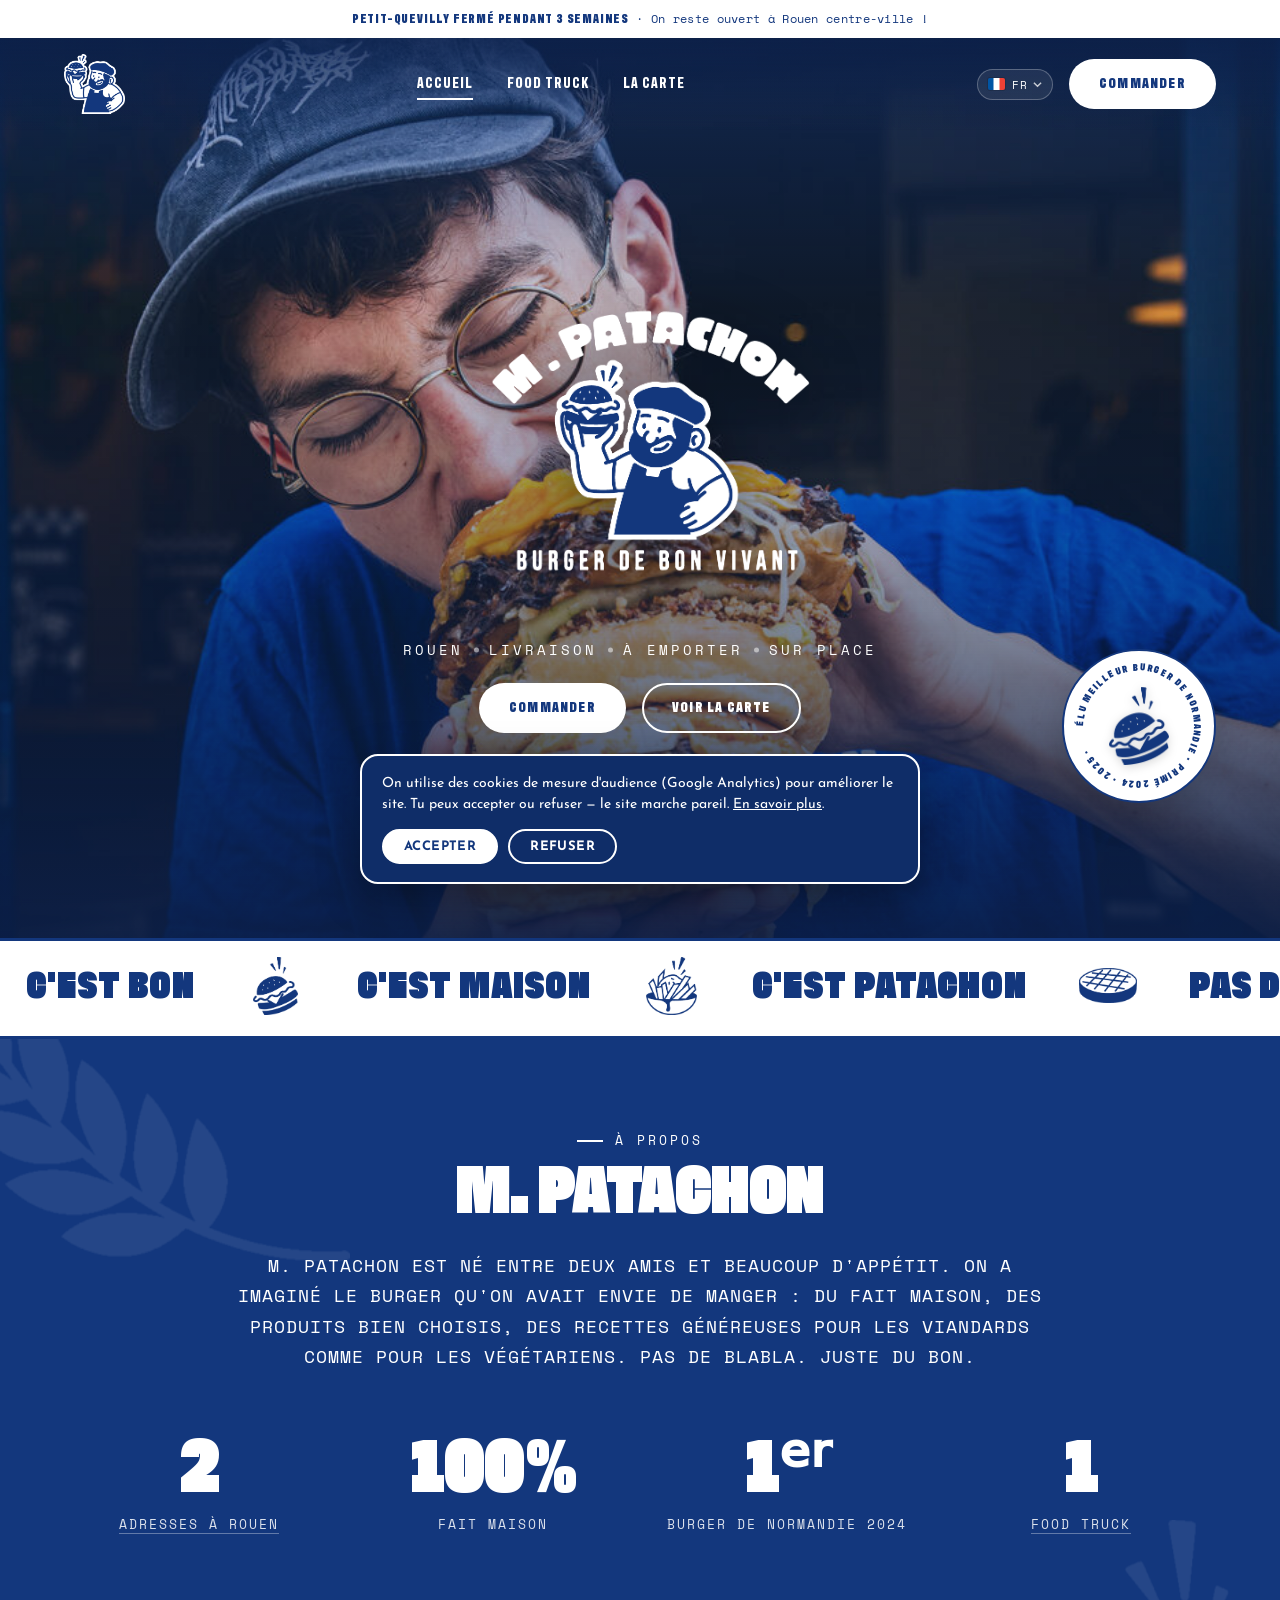
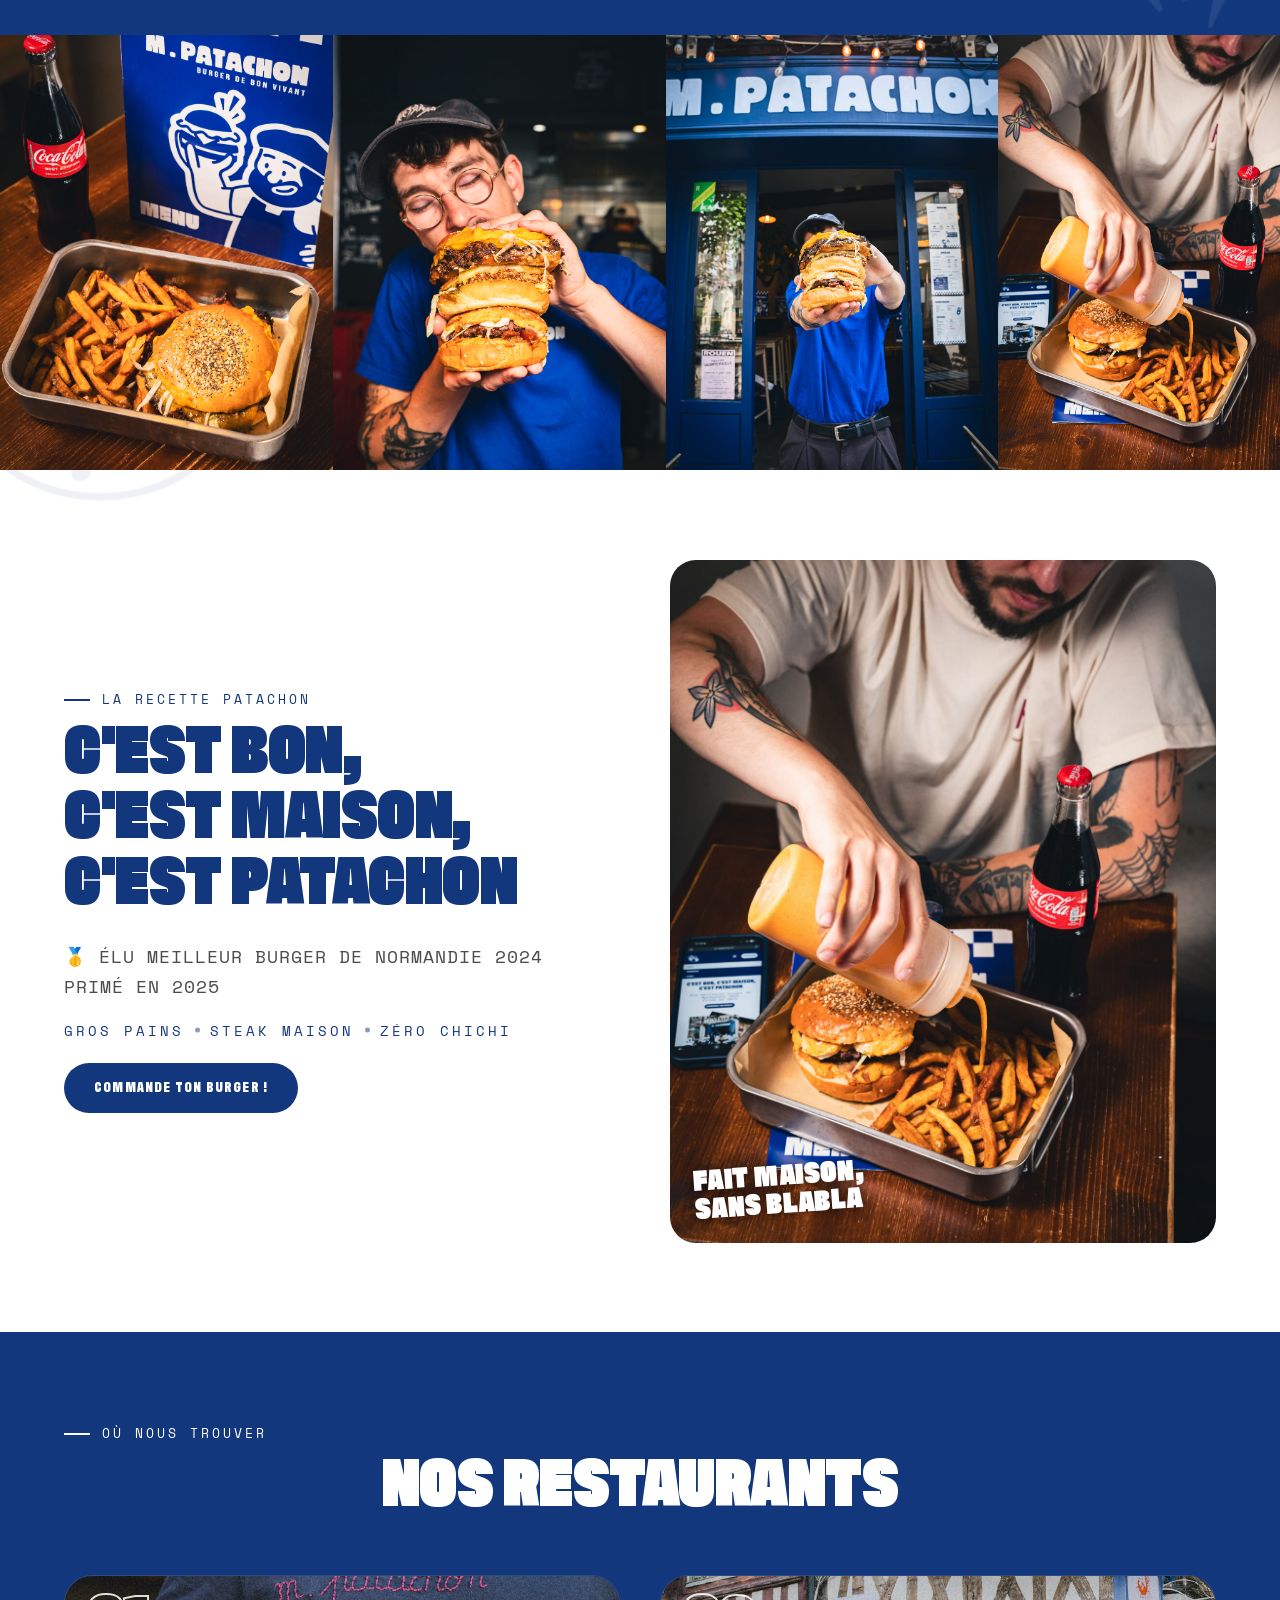
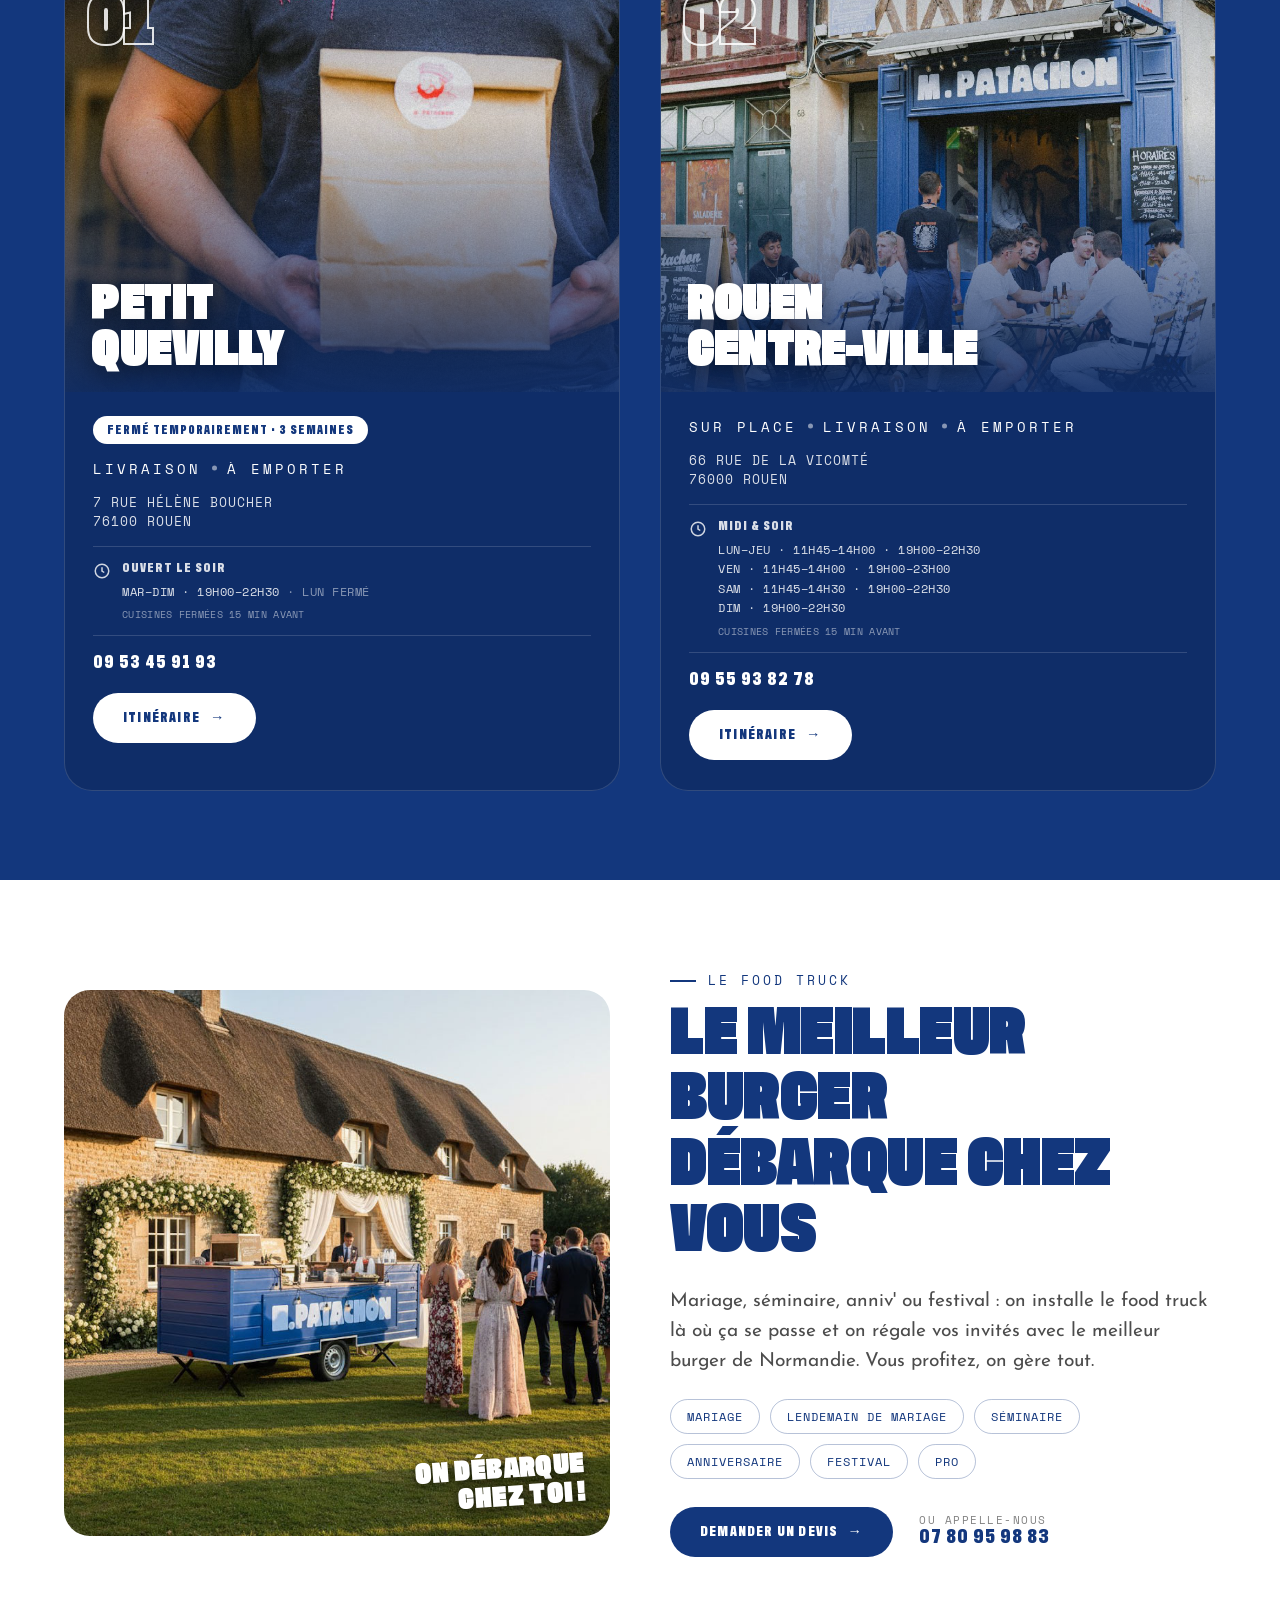
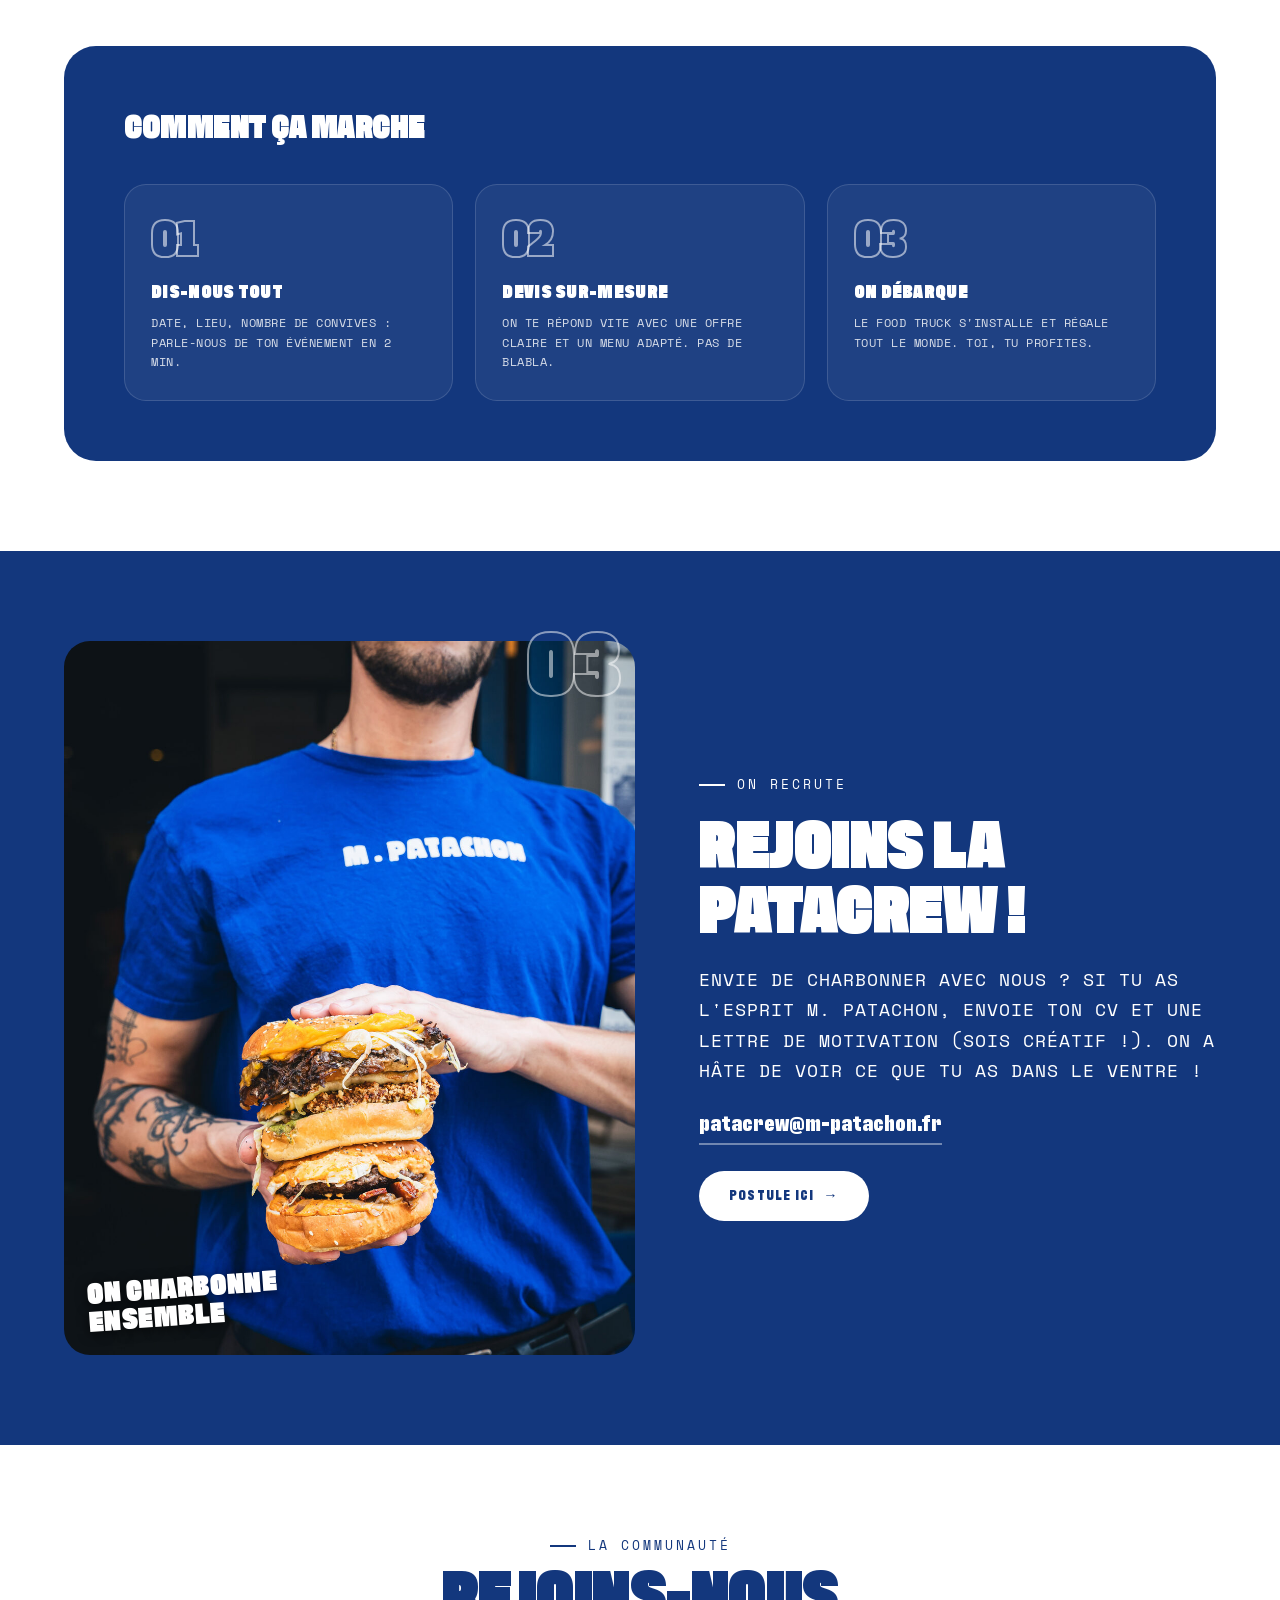
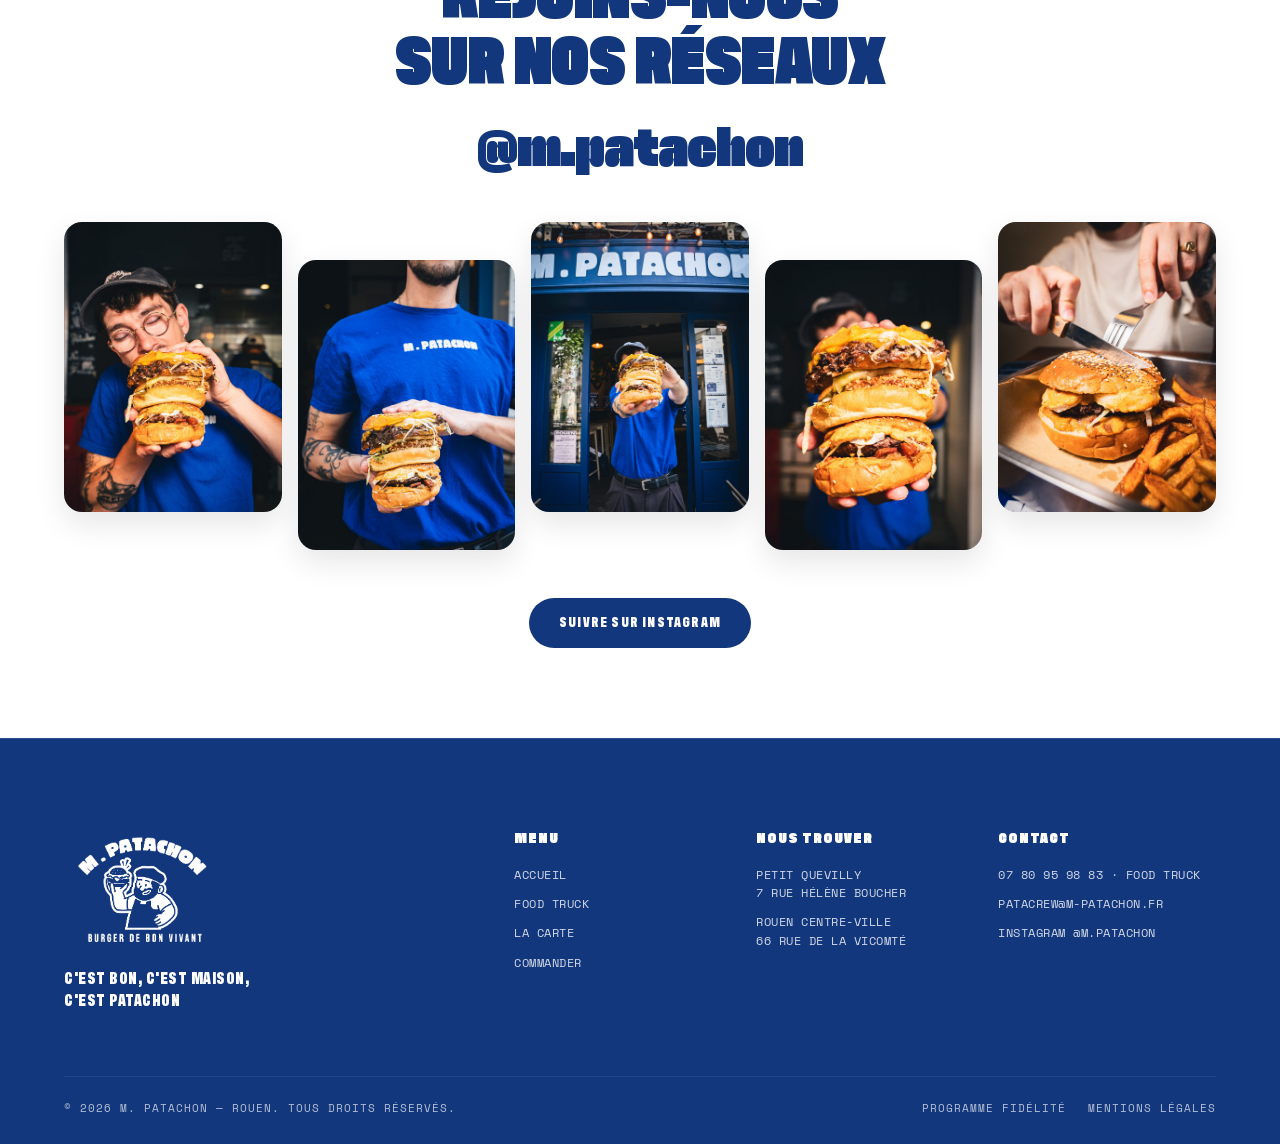
==== commit d2ff51f4: "Bandeau info : Petit-Quevilly fermé pendant 3 semaines, centre-ville ouvert Co-Authored-By: Claude O" ====
--- a/index.html
+++ b/index.html
@@ -75,11 +75,13 @@
   }
   </script>
 </head>
-<body class="home">
+<body class="home has-notice">
 
   <div class="scroll-progress" aria-hidden="true"></div>
 
   <!-- ============ HEADER ============ -->
+  <!-- ============ BANDEAU INFO : fermeture temporaire rive gauche ============ -->
+  <div class="notice-bar" role="status"><p><strong>Petit-Quevilly fermé pendant 3 semaines</strong> <span>· On reste ouvert à Rouen centre-ville !</span></p></div>
   <header class="header">
     <div class="container">
       <a href="index.html" class="header__logo"><img src="assets/logo-header.png" alt="M. Patachon"></a>
@@ -227,6 +229,7 @@
               <h3 class="resto2__name">Petit<br>Quevilly</h3>
             </div>
             <div class="resto2__body">
+              <p class="resto2__closed">Fermé temporairement · 3 semaines</p>
               <div class="tagline-row"><span>Livraison</span><span>À emporter</span></div>
               <p class="resto2__addr">7 Rue Hélène Boucher<br>76100 Rouen</p>
               <div class="resto2__hours">
--- a/styles.css
+++ b/styles.css
@@ -1442,3 +1442,126 @@
 .legal ul { padding-left: 20px; margin: 0 0 10px; }
 .legal a { color: var(--marine); }
 .legal .legal__todo { background: rgba(19,55,125,.06); border-left: 3px solid var(--marine); padding: 4px 12px; border-radius: 4px; font-style: italic; }
+
+/* ==========================================================================
+   PAGE FOOD TRUCK — politique commerciale (tarifs, formules, conditions)
+   ========================================================================== */
+.sr-only { position: absolute; width: 1px; height: 1px; padding: 0; margin: -1px; overflow: hidden; clip: rect(0,0,0,0); white-space: nowrap; border: 0; }
+
+.ftp-price { display: flex; align-items: baseline; flex-wrap: wrap; gap: 4px 12px; margin: 0 0 16px; }
+.ftp-price strong { font-family: var(--font-huge); font-weight: 900; font-size: clamp(1.7rem, 3vw, 2.3rem); line-height: 1; letter-spacing: -.5px; }
+.ftp-price small { font-family: var(--font-mono); text-transform: uppercase; letter-spacing: 1px; font-size: .74rem; opacity: .75; }
+
+/* "Votre prestation = forfait + formules" */
+.ftp-equation { display: flex; flex-wrap: wrap; align-items: center; gap: 10px 14px; margin: 6px 0 34px;
+  font-family: var(--font-mono); text-transform: uppercase; letter-spacing: 1px; font-size: clamp(.82rem, 1.3vw, 1rem); }
+.ftp-equation span { border: 2px solid rgba(255,255,255,.5); border-radius: var(--radius-pill); padding: 8px 16px; }
+.ftp-equation b { font-family: var(--font-title); font-size: 1.5rem; }
+
+.ftp-forfait { max-width: 820px; background: rgba(255,255,255,.06); border: 2px solid #fff; border-radius: 28px; padding: clamp(26px, 4vw, 42px); }
+.ftp-forfait__head { display: flex; flex-wrap: wrap; justify-content: space-between; align-items: baseline; gap: 6px 20px; margin-bottom: 12px; }
+.ftp-forfait h3 { font-family: var(--font-title); font-weight: 900; text-transform: uppercase; font-size: clamp(1.3rem, 2.4vw, 1.8rem); margin: 0; }
+.ftp-forfait .ftp-price { margin: 0; }
+.ftp-forfait > p { font-family: var(--font-body); font-size: 1.08rem; line-height: 1.55; margin: 0 0 18px; }
+.ftp-forfait .inc-list { margin-bottom: 0; }
+
+/* Cartes formules */
+.ftp-formules { display: grid; grid-template-columns: repeat(2, 1fr); gap: 22px; margin-top: 40px; }
+.ftp-formule { position: relative; background: #fff; border: 2px solid rgba(19,55,125,.16); border-radius: 26px; padding: 30px 28px; color: var(--grey); }
+.ftp-formule h3 { font-family: var(--font-title); font-weight: 900; text-transform: uppercase; color: var(--marine); font-size: clamp(1.2rem, 2vw, 1.5rem); margin: 0 0 10px; }
+.ftp-formule .ftp-price { color: var(--marine); }
+.ftp-formule p { font-family: var(--font-body); font-size: 1rem; line-height: 1.55; margin: 0 0 10px; }
+.ftp-formule p:last-child { margin-bottom: 0; }
+.ftp-formule .ftp-formule__sub { font-family: var(--font-mono); text-transform: uppercase; letter-spacing: 1px; font-size: .74rem; color: var(--marine); margin: -4px 0 10px; }
+.ftp-formule--star { background: var(--marine); border-color: var(--marine); color: #fff; }
+.ftp-formule--star h3, .ftp-formule--star .ftp-price { color: #fff; }
+.ftp-formule__tag { display: inline-block; margin-bottom: 14px; background: #fff; color: var(--marine); border-radius: var(--radius-pill);
+  padding: 6px 14px; font-family: var(--font-mono); text-transform: uppercase; letter-spacing: 1px; font-size: .68rem; font-weight: 700; }
+
+/* Blocs (options, minimum, déplacement, conditions) */
+.ftp-block { margin-top: 44px; background: rgba(19,55,125,.04); border: 2px solid rgba(19,55,125,.12); border-radius: 26px; padding: clamp(24px, 3.4vw, 36px); }
+.ftp-block__title { font-family: var(--font-title); font-weight: 900; text-transform: uppercase; color: var(--marine); font-size: clamp(1.2rem, 2vw, 1.55rem); margin: 0 0 14px; }
+.ftp-block p { font-family: var(--font-body); font-size: 1rem; line-height: 1.55; margin: 0 0 14px; }
+.ftp-block p:last-child { margin-bottom: 0; }
+.ftp-block--dark { background: rgba(255,255,255,.06); border-color: rgba(255,255,255,.3); color: #fff; margin-top: 0; }
+.ftp-block--dark .ftp-block__title { color: #fff; }
+.ftp-duo { display: grid; grid-template-columns: 1fr 1fr; gap: 22px; align-items: start; }
+.ftp-duo .ftp-block { margin-top: 0; }
+#conditions .ftp-duo { margin-top: 36px; }
+.ftp-note { font-family: var(--font-mono); font-size: .8rem !important; letter-spacing: .3px; opacity: .8; }
+
+/* Lignes libellé / prix */
+.ftp-lines { display: grid; margin: 0 0 14px; }
+.ftp-lines li { display: flex; justify-content: space-between; align-items: baseline; gap: 6px 18px; padding: 12px 0;
+  border-bottom: 1px dashed rgba(19,55,125,.25); font-family: var(--font-body); font-size: 1rem; line-height: 1.4; }
+.ftp-lines li:last-child { border-bottom: 0; }
+.ftp-lines b { font-family: var(--font-mono); font-weight: 700; color: var(--marine); text-align: right; font-size: .9rem; flex-shrink: 0; max-width: 55%; }
+.ftp-block--dark .ftp-lines li { border-bottom-color: rgba(255,255,255,.25); }
+.ftp-block--dark .ftp-lines b { color: #fff; }
+
+/* Tableau minimums */
+.ftp-table-wrap { overflow-x: auto; margin: 0 0 10px; }
+.ftp-table { width: 100%; border-collapse: collapse; font-family: var(--font-mono); text-transform: uppercase; letter-spacing: .5px; font-size: .85rem; }
+.ftp-table th, .ftp-table td { padding: 12px 10px; text-align: center; border-bottom: 1px solid rgba(255,255,255,.22); }
+.ftp-table thead th { font-family: var(--font-title); font-weight: 800; font-size: 1rem; }
+.ftp-table tbody th { text-align: left; font-weight: 700; }
+
+/* Conditions */
+.ftp-bullets { display: grid; gap: 12px; }
+.ftp-bullets li { position: relative; padding-left: 22px; font-family: var(--font-body); font-size: 1rem; line-height: 1.55; }
+.ftp-bullets li::before { content: ''; position: absolute; left: 2px; top: .55em; width: 8px; height: 8px; border-radius: 50%; background: var(--marine); }
+.ftp-allnote { margin: 24px 0 0; padding: 18px 22px; border-radius: 18px; background: var(--marine); color: #fff; font-family: var(--font-body); font-size: 1.02rem; line-height: 1.5; }
+.ftp-outro { margin: 34px auto 0; color: var(--marine); }
+
+/* Formulaire de demande de devis */
+.ftq .ftq-group { margin: 14px 0 -4px; font-family: var(--font-title); font-weight: 900; text-transform: uppercase; font-size: 1.15rem; letter-spacing: .5px;
+  padding-bottom: 10px; border-bottom: 1px solid rgba(255,255,255,.25); }
+.ftq .ftq-group:first-of-type { margin-top: 0; }
+.ftq-label { display: block; font-family: var(--font-mono); text-transform: uppercase; font-size: .75rem; letter-spacing: 1px; margin-bottom: 6px; }
+.ftq-radios { display: grid; grid-template-columns: 1fr 1fr; gap: 10px; }
+.form .ftq-radio, .form .ftq-check { margin: 0; cursor: pointer; text-transform: none; letter-spacing: 0; font-size: 1rem; }
+.ftq-radio { position: relative; }
+.ftq-radio input { position: absolute; opacity: 0; inset: 0; width: 100%; height: 100%; margin: 0; cursor: pointer; }
+.ftq-radio span { display: flex; align-items: center; justify-content: center; height: 52px; border: 2px solid rgba(255,255,255,.4); border-radius: var(--radius-pill);
+  font-family: var(--font-title); font-weight: 800; text-transform: uppercase; letter-spacing: 1px; transition: background .2s, color .2s, border-color .2s; }
+.ftq-radio input:checked + span { background: #fff; color: var(--marine); border-color: #fff; }
+.ftq-radio input:focus-visible + span { outline: 3px solid #fff; outline-offset: 3px; }
+.ftq-check { display: flex !important; align-items: center; gap: 12px; font-family: var(--font-body) !important; }
+.form .ftq-check input { width: 22px; height: 22px; padding: 0; flex-shrink: 0; accent-color: #fff; }
+.ftq:has(#ftq-bill-same:checked) .ftq-billing { display: none; }
+.form input[type="date"], .form input[type="time"] { min-height: 52px; color-scheme: dark; }
+.ftq [hidden], .ftq[hidden] { display: none !important; }
+.ftq-error { margin: 14px 0 0; padding: 12px 16px; border-radius: 14px; background: #fff; color: var(--marine); font-family: var(--font-body); font-weight: 700; }
+.ftq-done { max-width: 640px; margin: 0 auto; text-align: center; border: 2px solid #fff; border-radius: 26px; padding: 34px 26px; }
+.ftq-done p { margin: 0; font-family: var(--font-title); font-weight: 900; text-transform: uppercase; font-size: clamp(1.2rem, 2.6vw, 1.7rem); line-height: 1.25; }
+.ftq-done[hidden] { display: none; }
+
+@media (max-width: 860px) {
+  .ftp-formules, .ftp-duo { grid-template-columns: 1fr; }
+  .ftp-lines li { flex-direction: column; gap: 2px; }
+  .ftp-lines b { text-align: left; max-width: none; }
+  .ftp-equation span { padding: 6px 12px; }
+}
+
+/* ---- Bandeau info (fermeture temporaire) — retirer la classe has-notice du <body> + le bloc .notice-bar pour l'enlever */
+:root { --notice-h: 38px; }
+.notice-bar {
+  position: fixed; top: 0; left: 0; right: 0; z-index: 1001;
+  height: var(--notice-h); display: flex; align-items: center; justify-content: center;
+  padding: 0 16px; background: #fff; color: var(--marine); text-align: center;
+  font-family: var(--font-mono); font-size: .78rem; line-height: 1.2; letter-spacing: .3px;
+}
+.notice-bar p { margin: 0; }
+.notice-bar strong { font-family: var(--font-title); font-weight: 800; text-transform: uppercase; letter-spacing: .8px; }
+body.has-notice { padding-top: var(--notice-h); }
+body.has-notice .header { top: var(--notice-h); }
+@media (max-width: 600px) {
+  :root { --notice-h: 52px; }
+  .notice-bar { font-size: .7rem; }
+  .notice-bar span { display: block; }
+}
+.resto2__closed {
+  margin: 0; padding: 6px 14px; border-radius: var(--radius-pill);
+  background: #fff; color: var(--marine);
+  font-family: var(--font-title); font-weight: 800; text-transform: uppercase; letter-spacing: 1px; font-size: .78rem;
+}
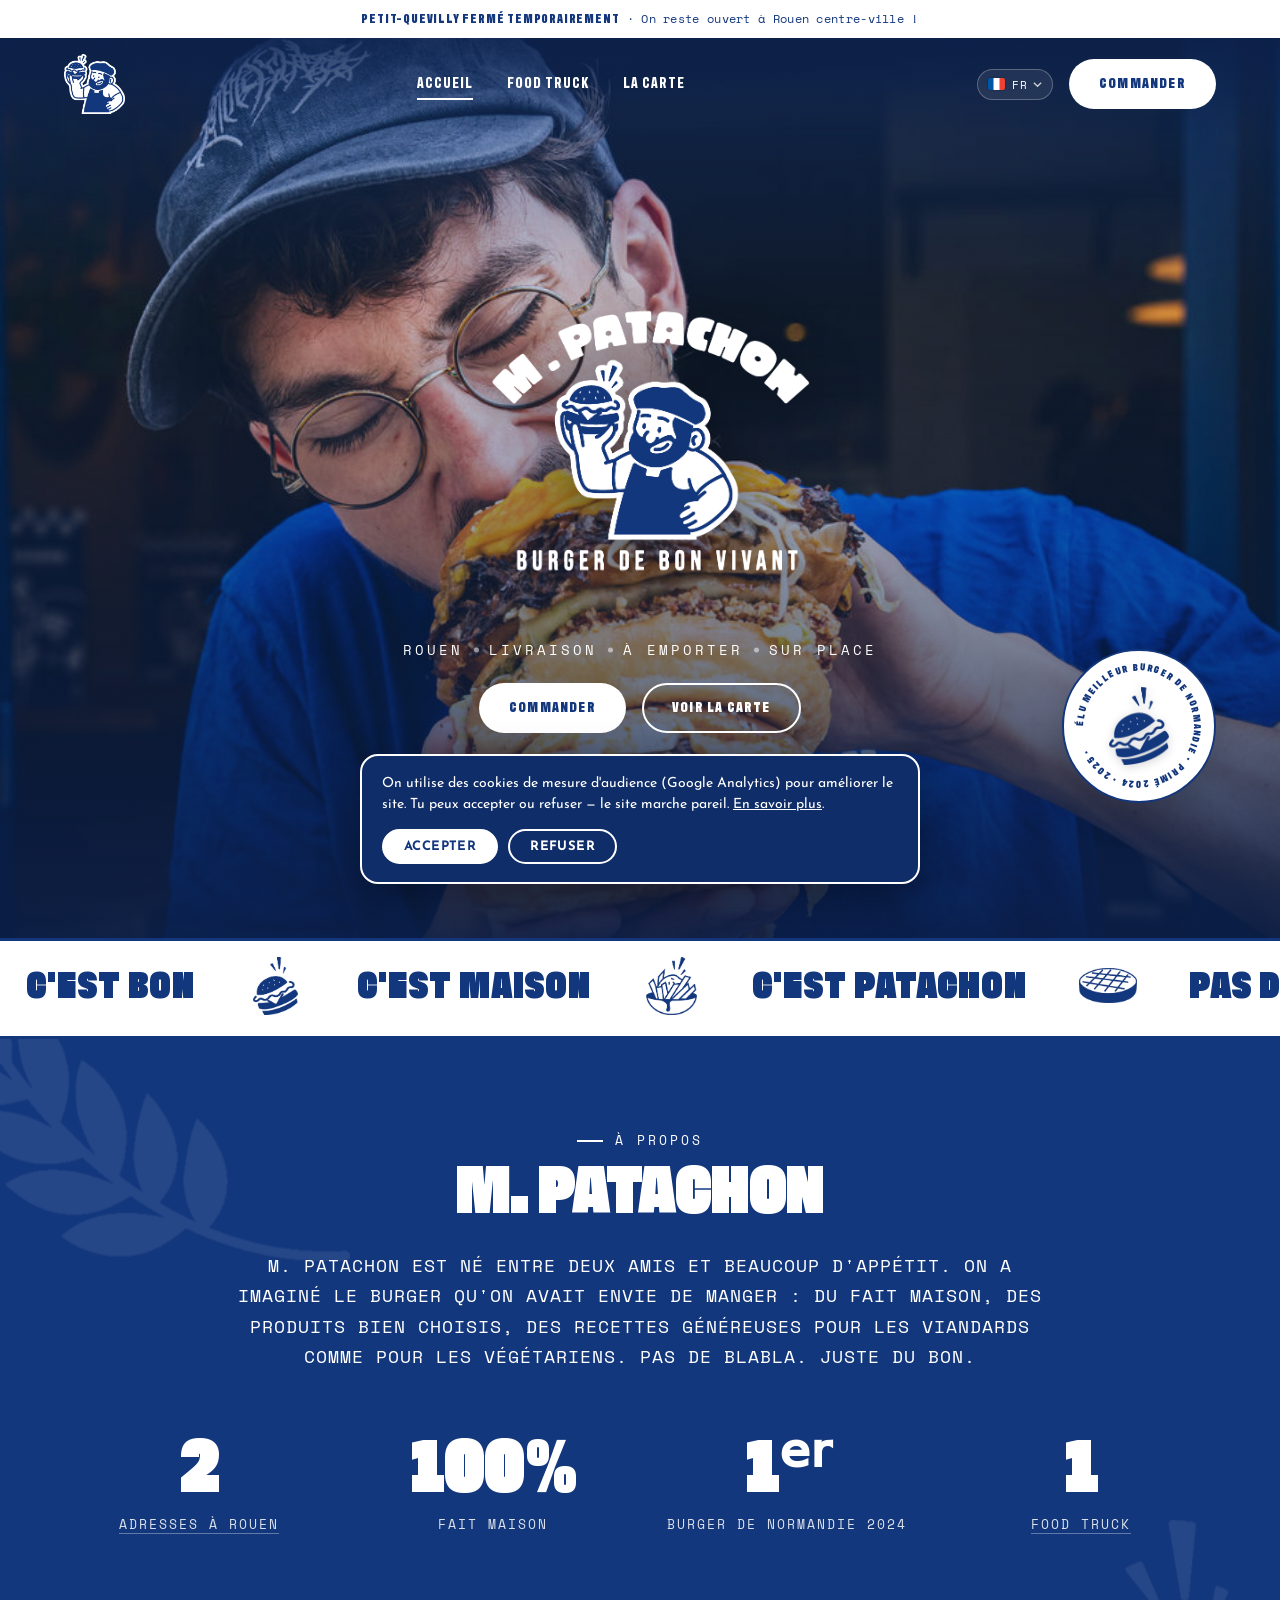
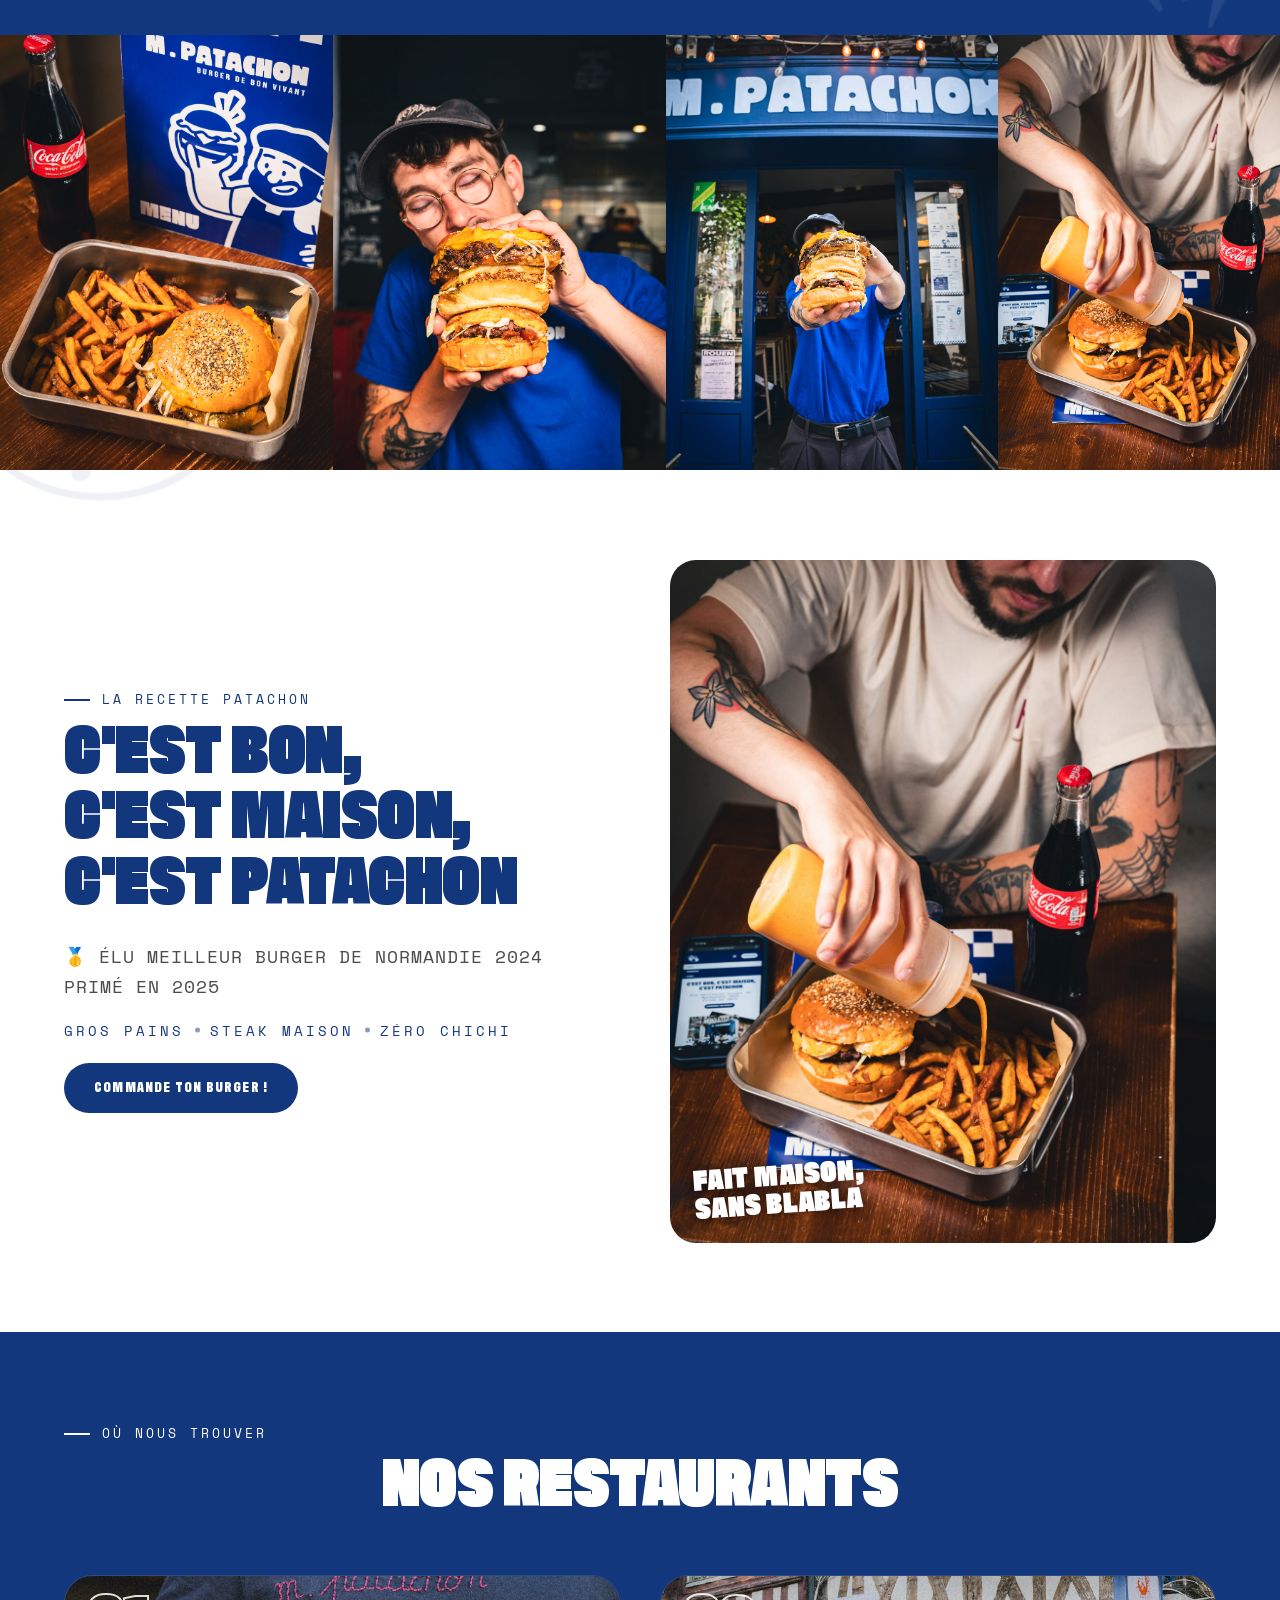
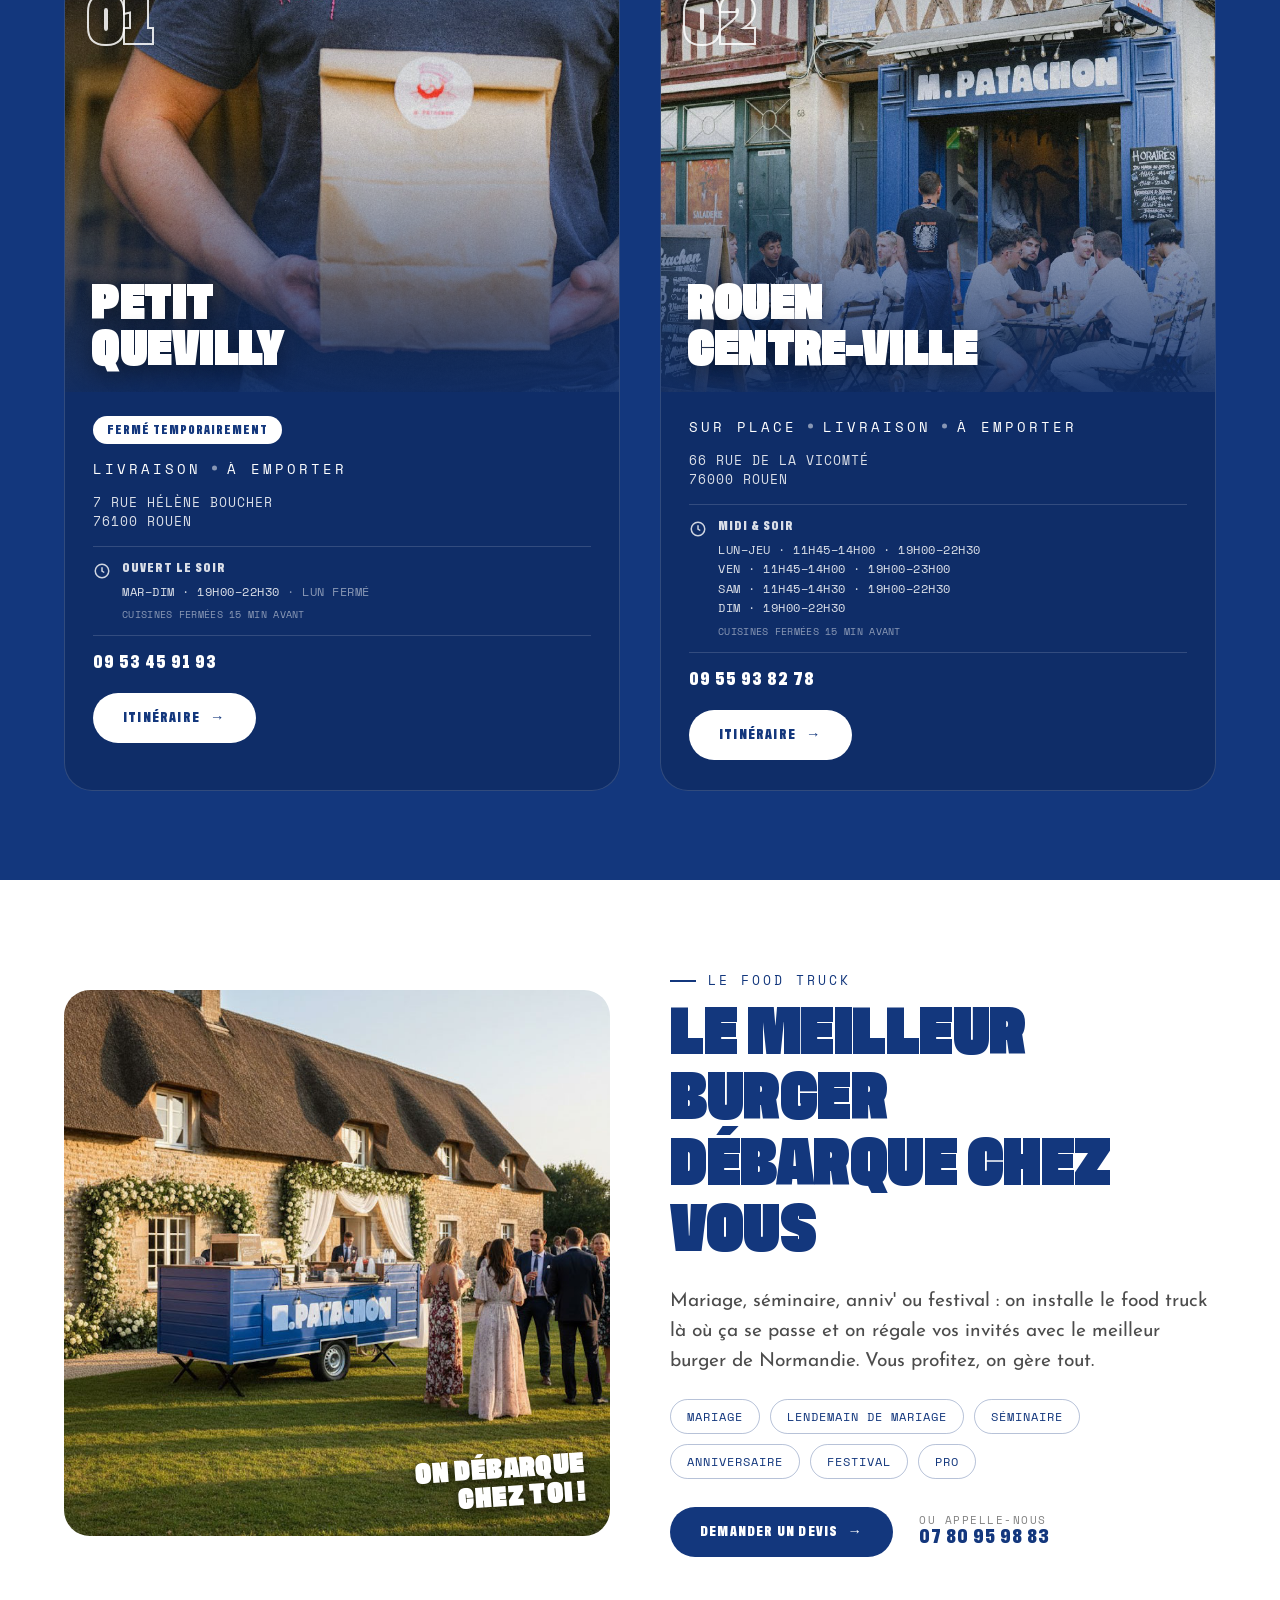
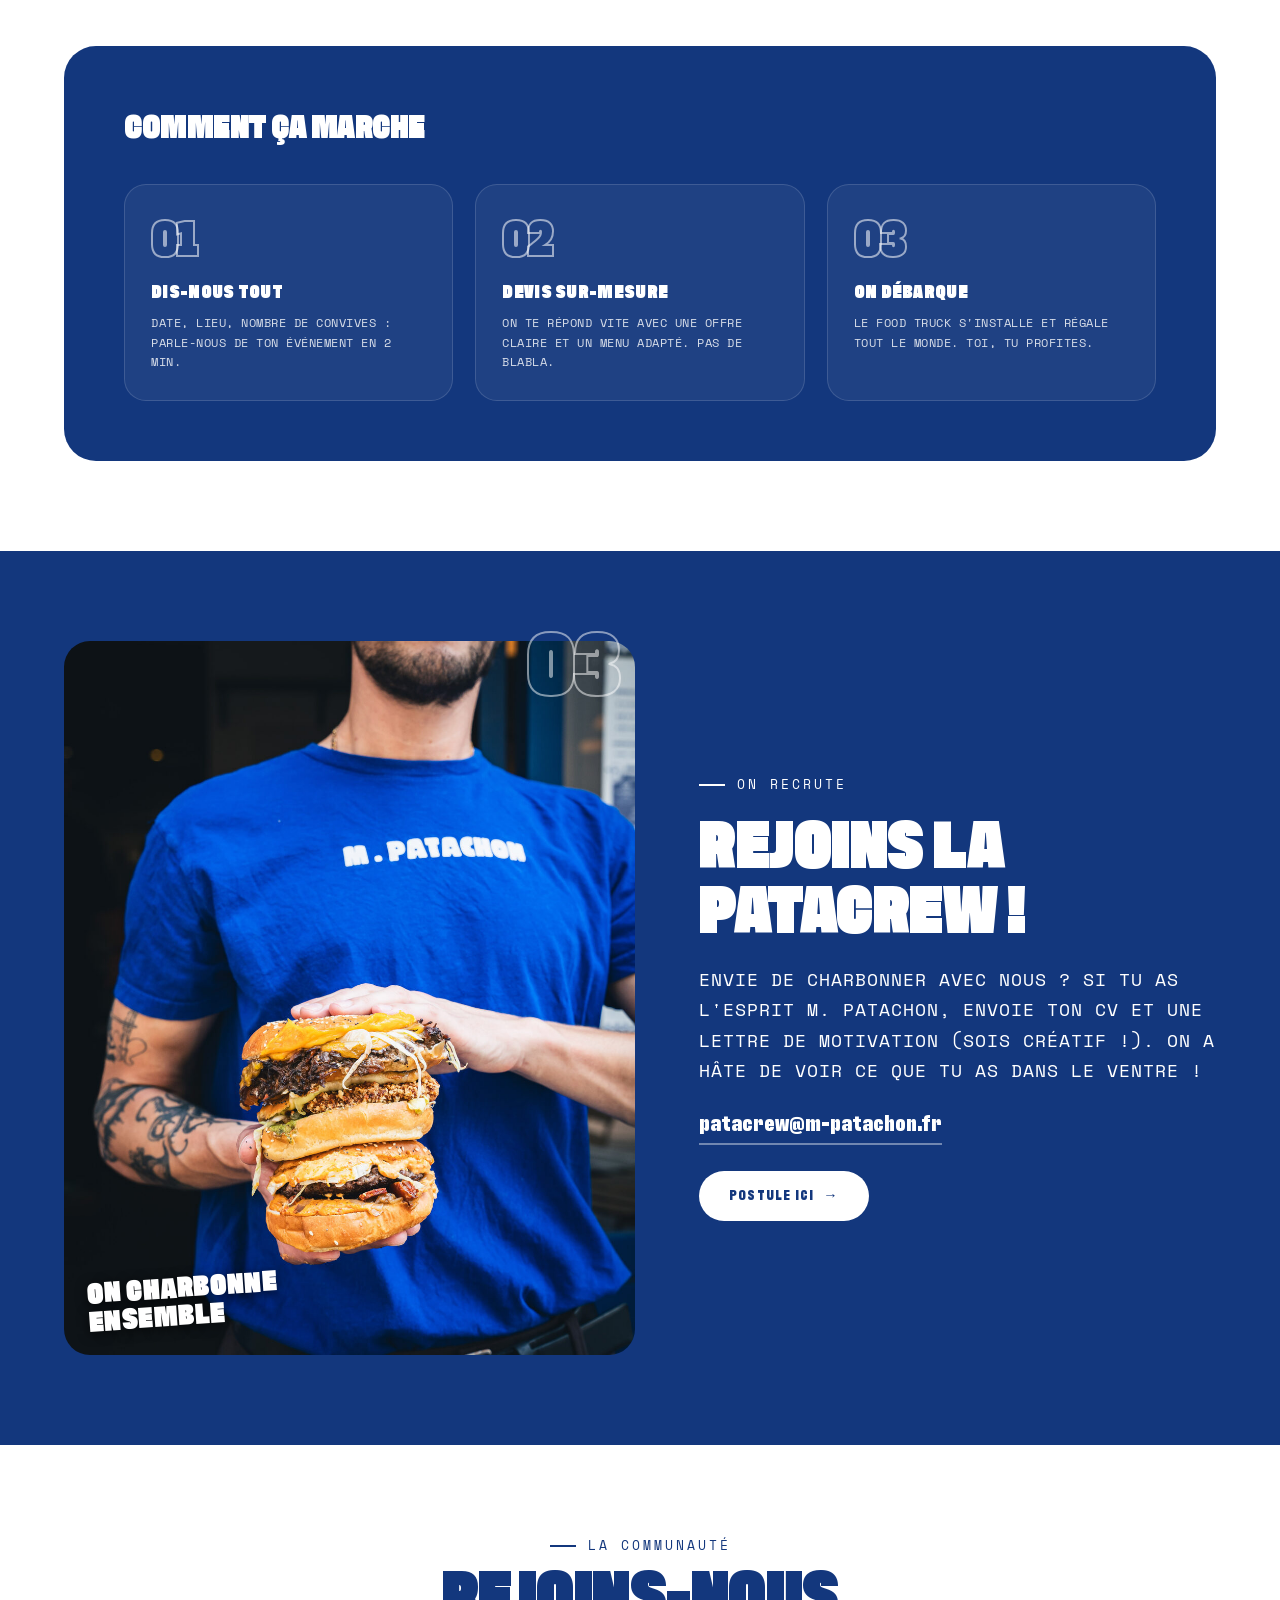
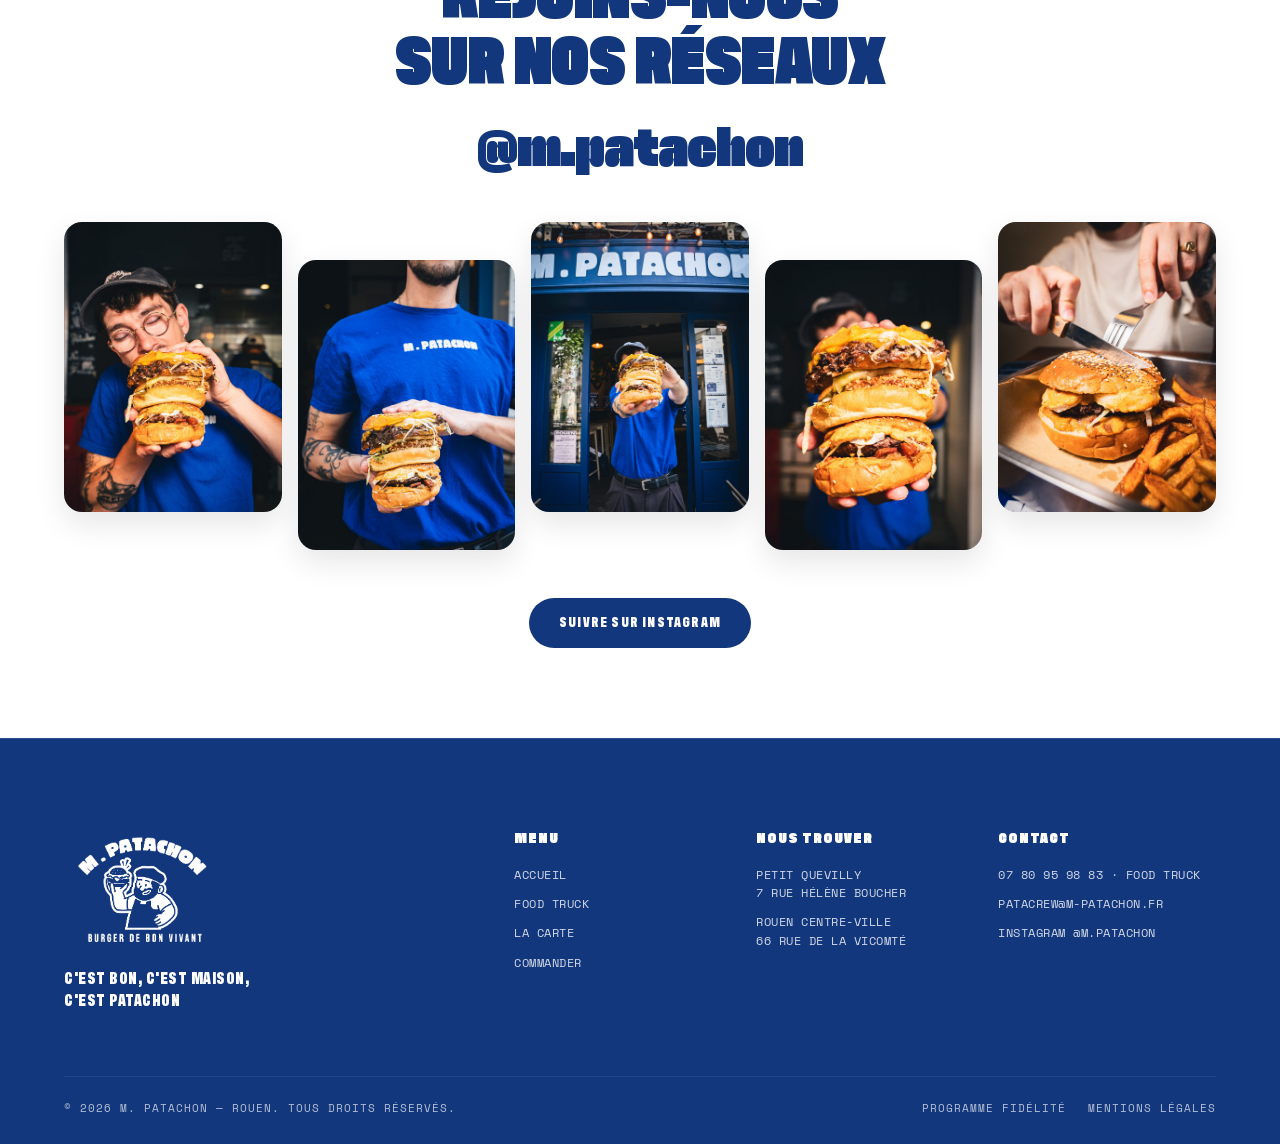
==== commit 1f9636c8: "Bandeau info : « Petit-Quevilly fermé temporairement » (sans durée) Co-Authored-By: Claude Opus 5.5 " ====
--- a/index.html
+++ b/index.html
@@ -81,7 +81,7 @@
 
   <!-- ============ HEADER ============ -->
   <!-- ============ BANDEAU INFO : fermeture temporaire rive gauche ============ -->
-  <div class="notice-bar" role="status"><p><strong>Petit-Quevilly fermé pendant 3 semaines</strong> <span>· On reste ouvert à Rouen centre-ville !</span></p></div>
+  <div class="notice-bar" role="status"><p><strong>Petit-Quevilly fermé temporairement</strong> <span>· On reste ouvert à Rouen centre-ville !</span></p></div>
   <header class="header">
     <div class="container">
       <a href="index.html" class="header__logo"><img src="assets/logo-header.png" alt="M. Patachon"></a>
@@ -229,7 +229,7 @@
               <h3 class="resto2__name">Petit<br>Quevilly</h3>
             </div>
             <div class="resto2__body">
-              <p class="resto2__closed">Fermé temporairement · 3 semaines</p>
+              <p class="resto2__closed">Fermé temporairement</p>
               <div class="tagline-row"><span>Livraison</span><span>À emporter</span></div>
               <p class="resto2__addr">7 Rue Hélène Boucher<br>76100 Rouen</p>
               <div class="resto2__hours">
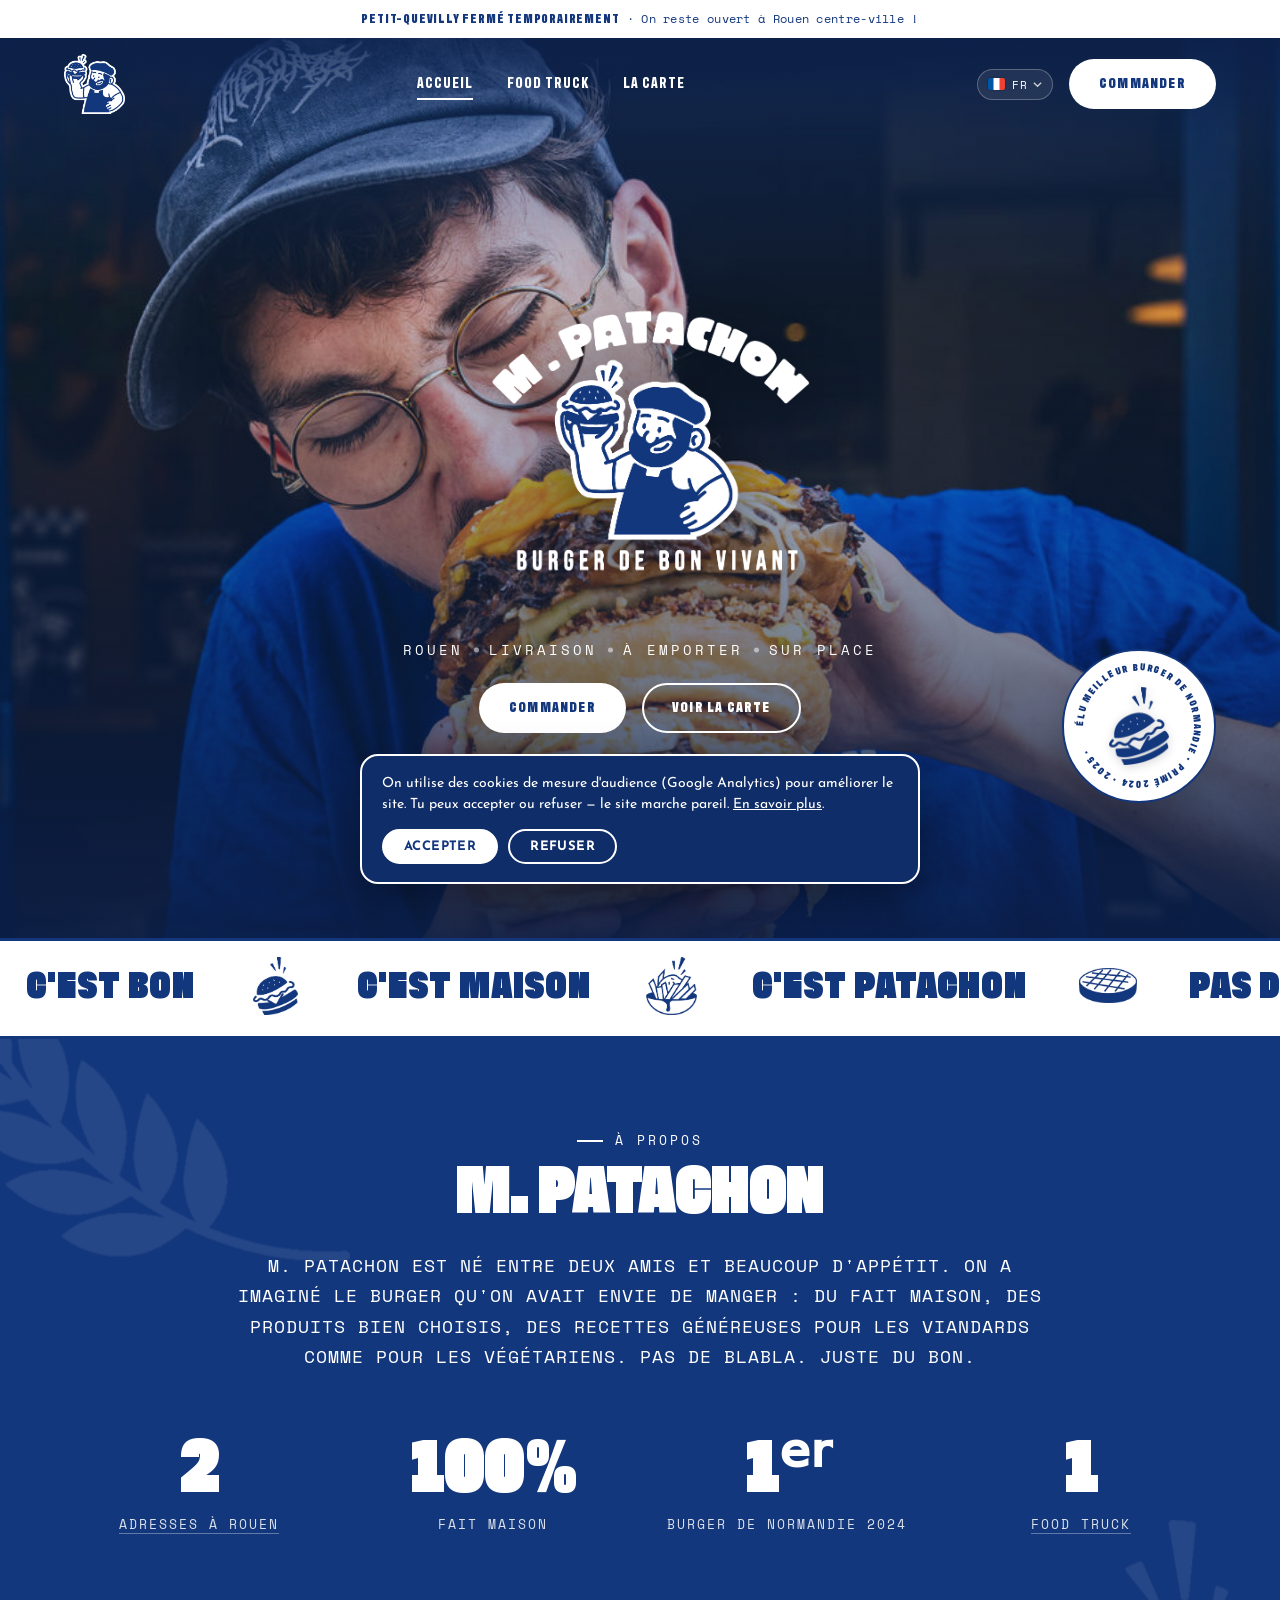
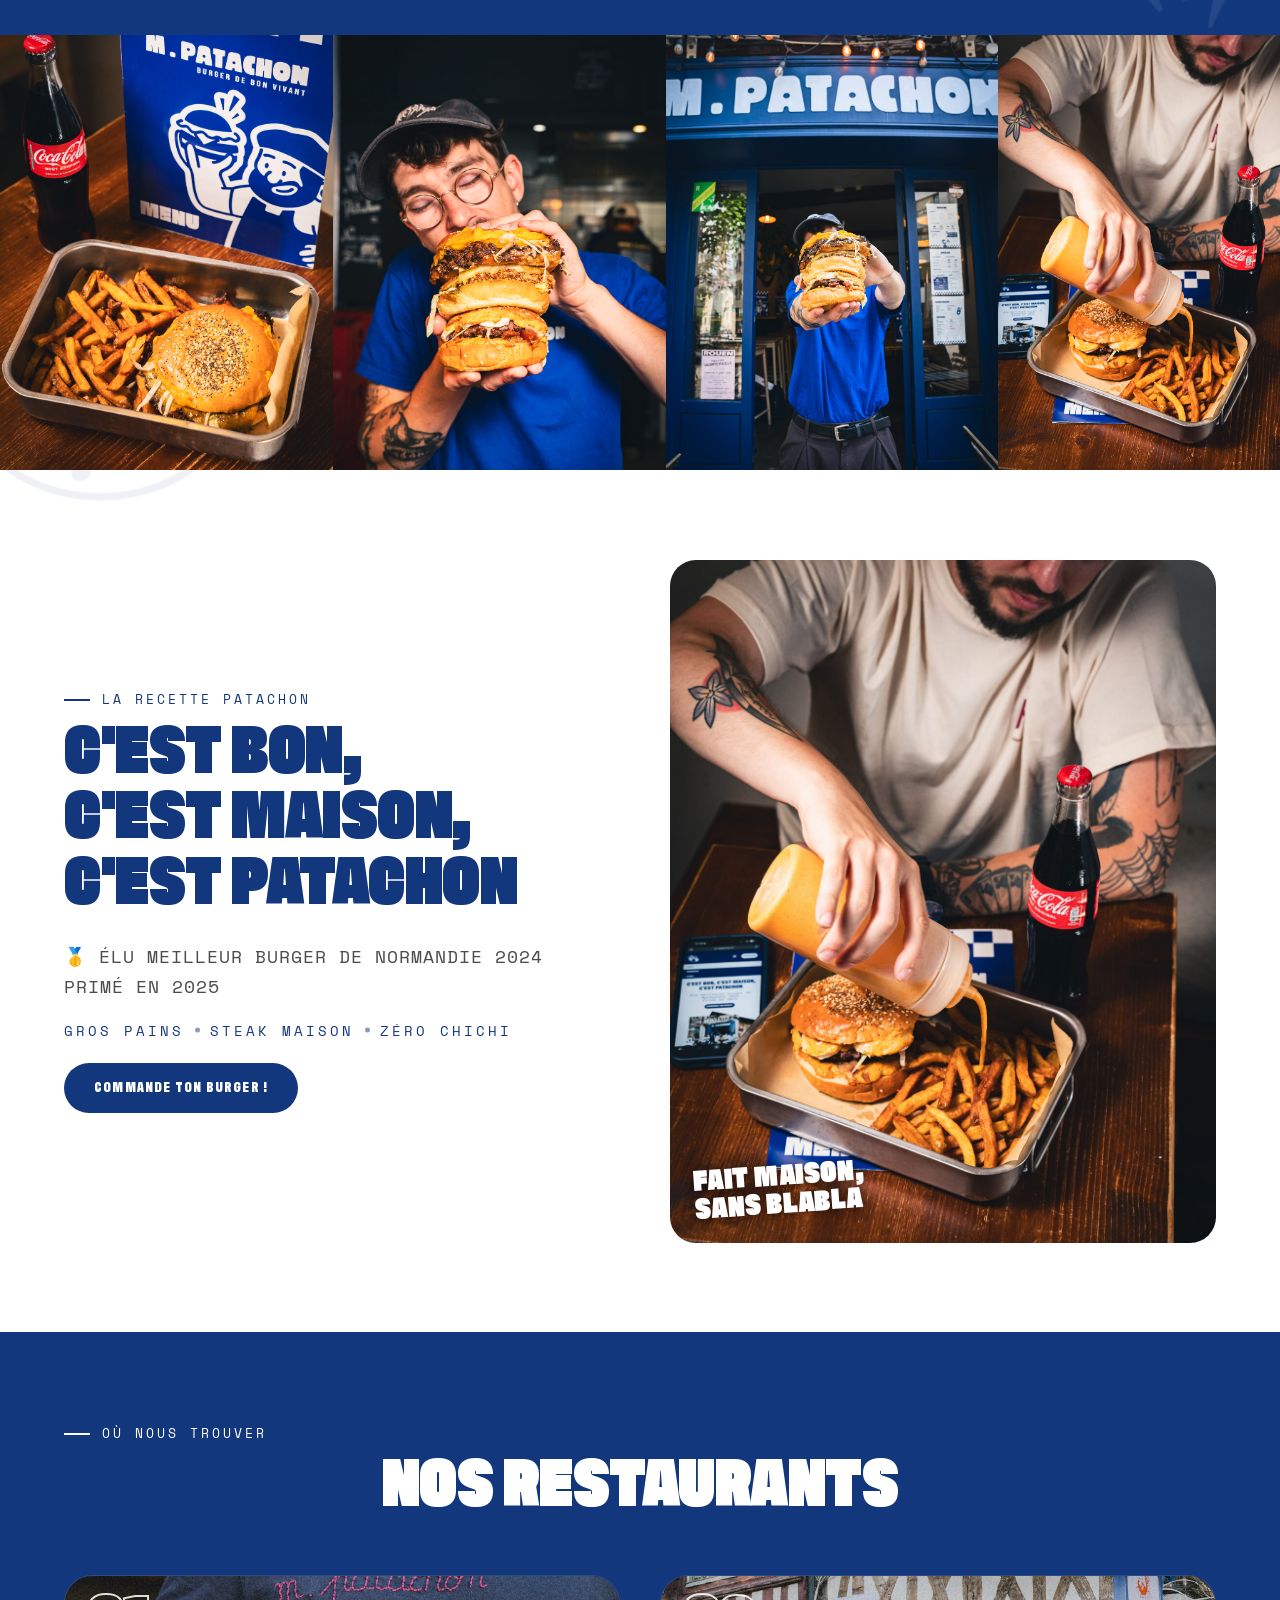
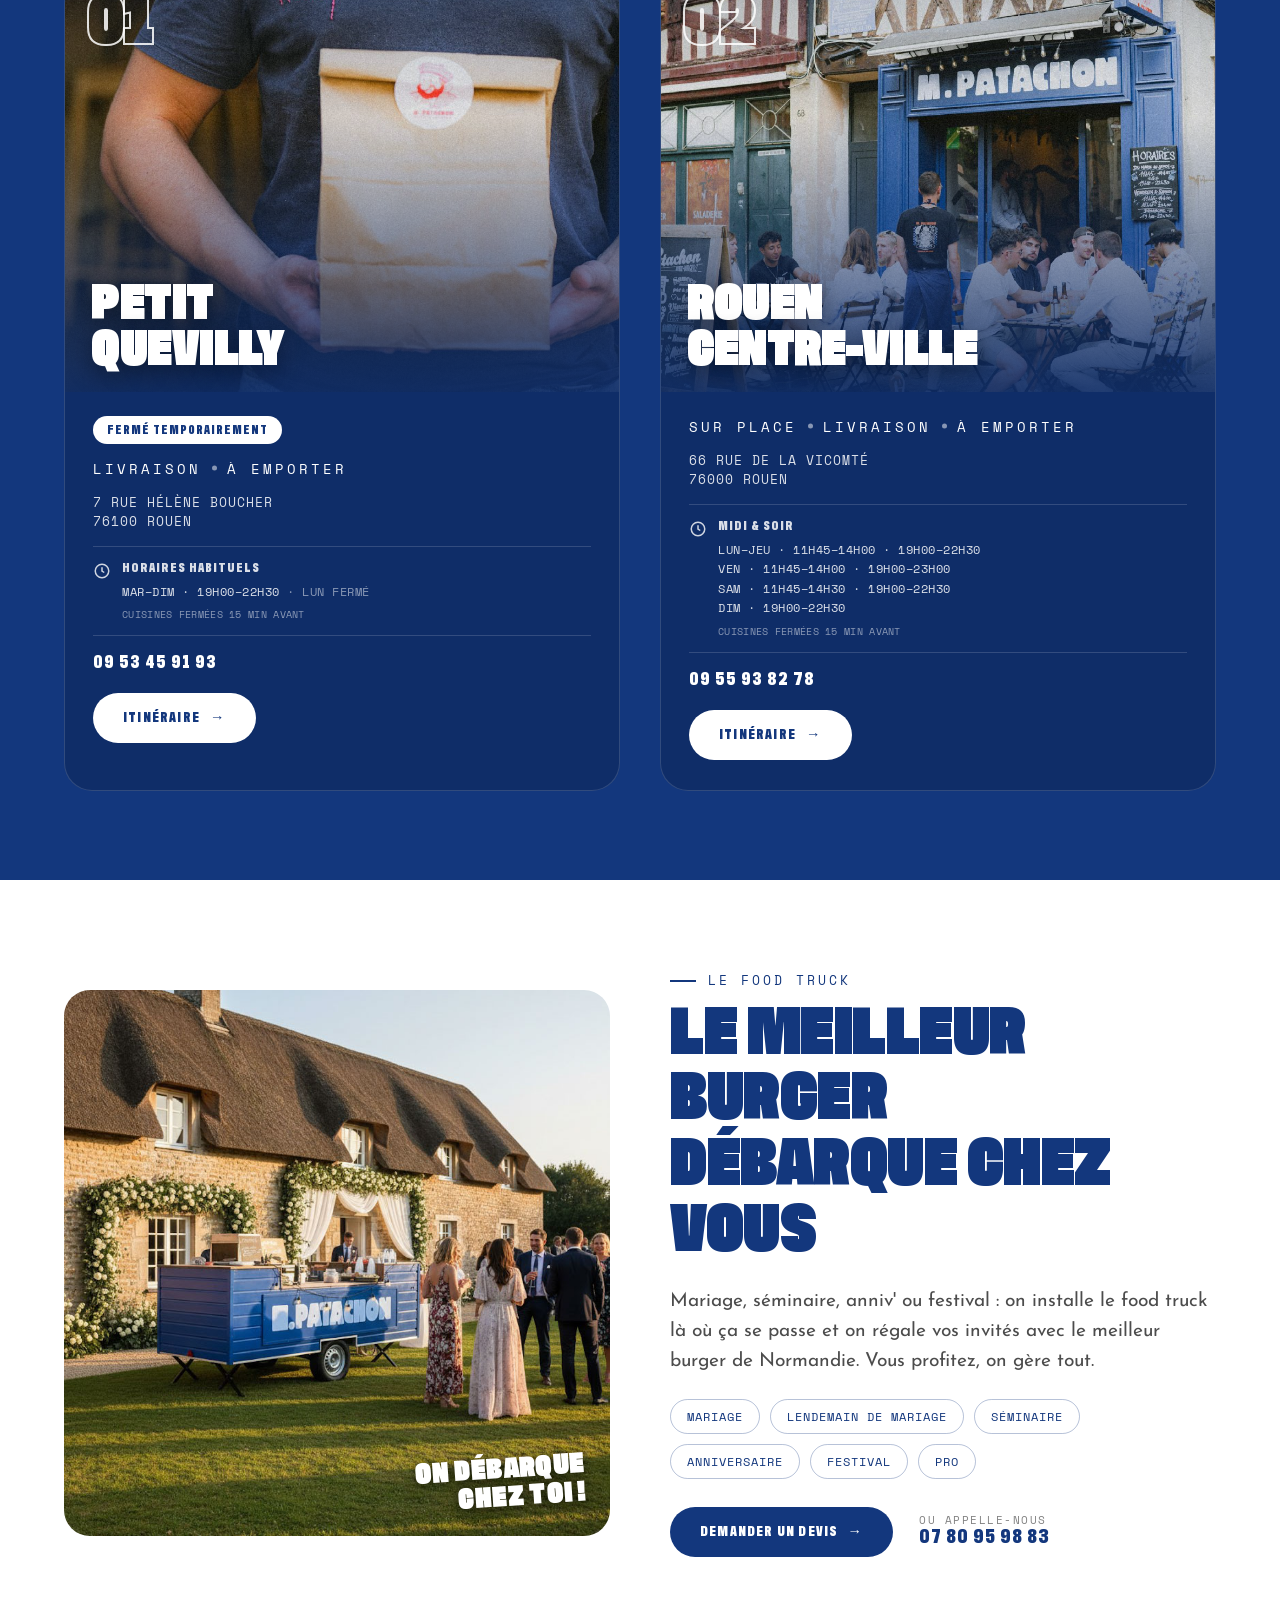
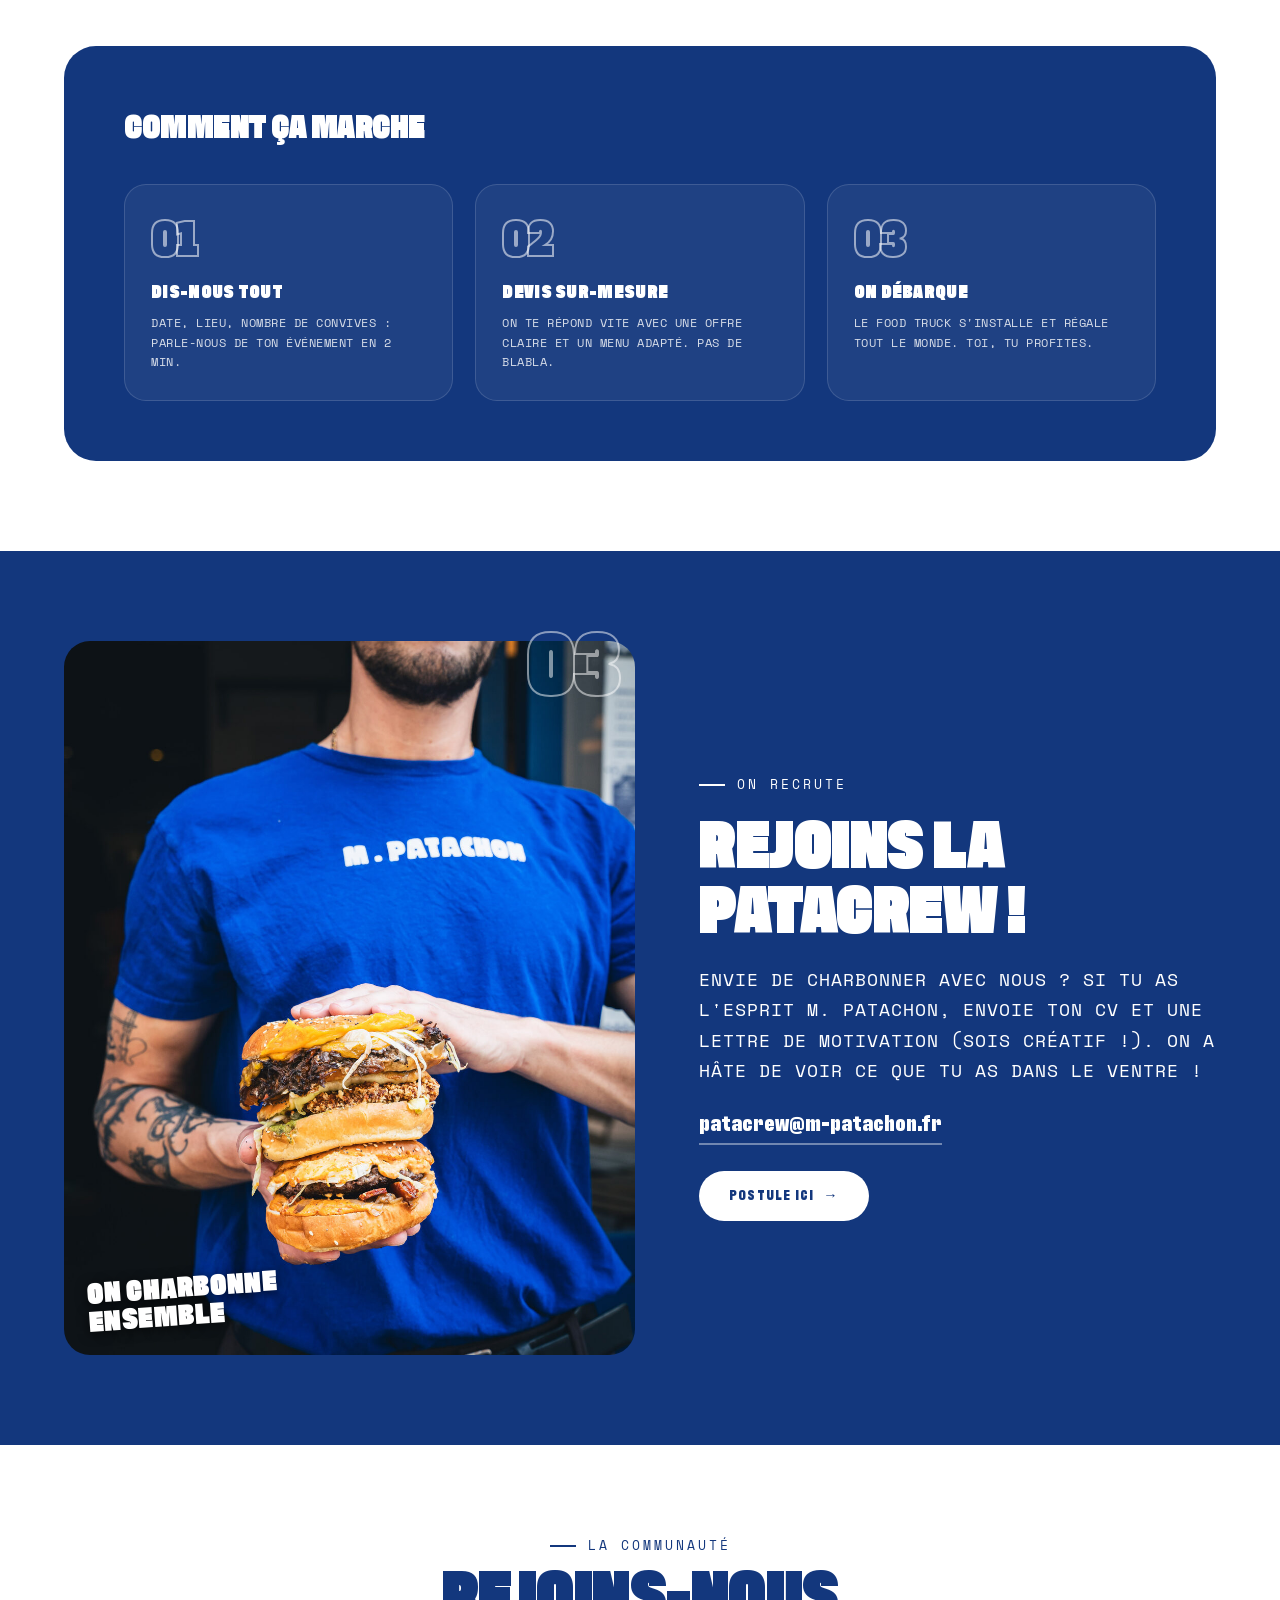
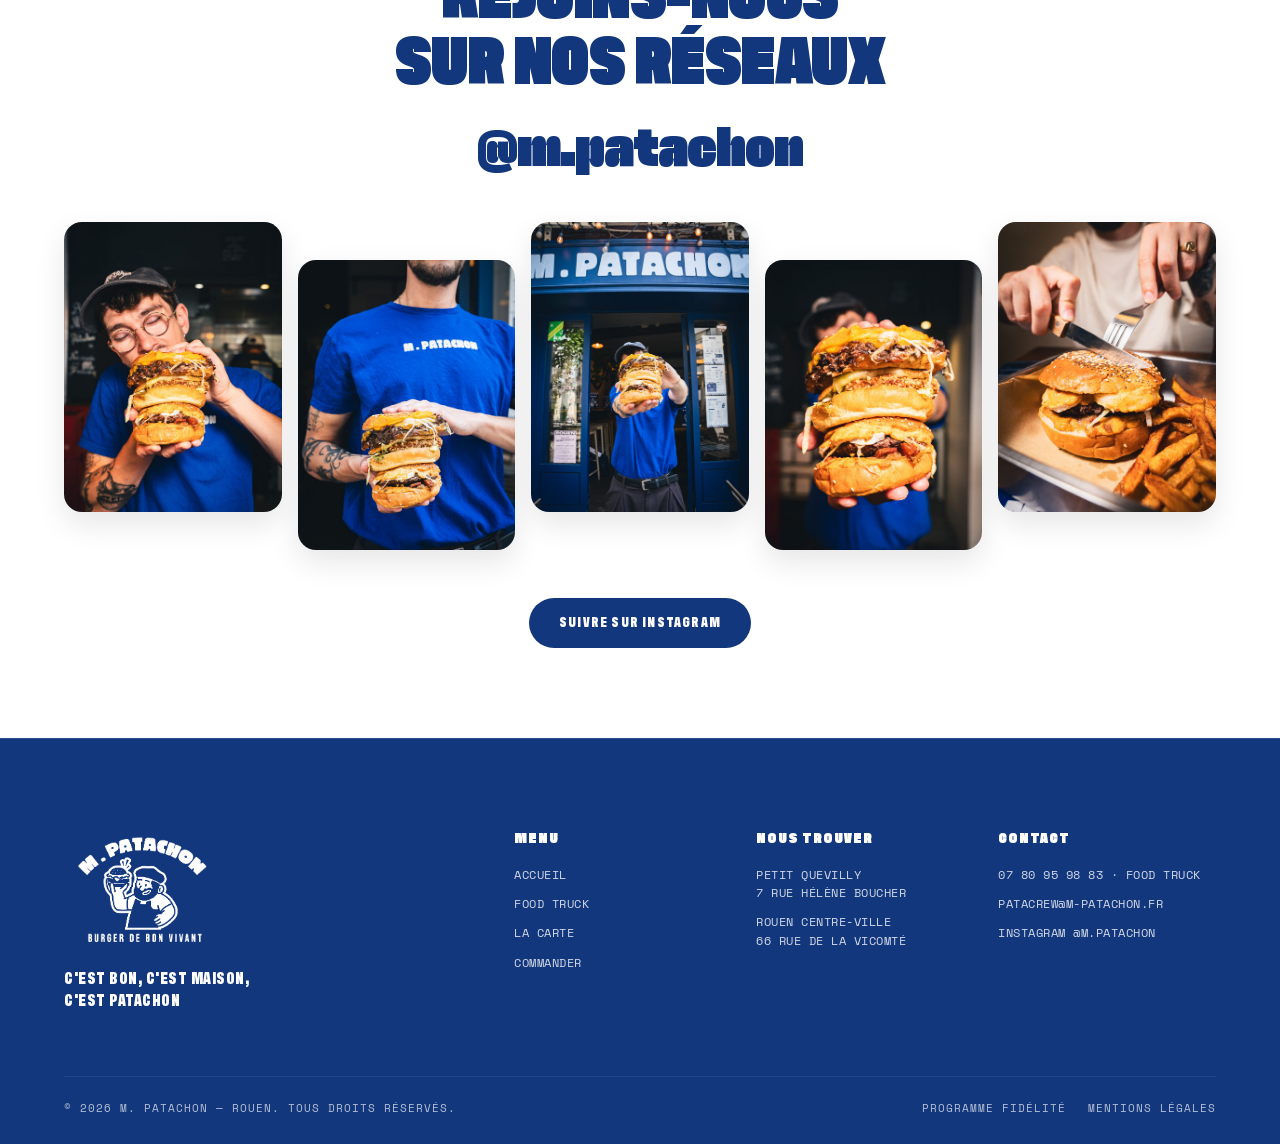
==== commit a57faaad: "Fermeture Petit-Quevilly : « Quel resto appeler ? » non cliquable, CTA carte centre-ville seul, « Ho" ====
--- a/index.html
+++ b/index.html
@@ -235,7 +235,7 @@
               <div class="resto2__hours">
                 <svg viewBox="0 0 24 24" fill="none" stroke="currentColor" stroke-width="2" aria-hidden="true"><circle cx="12" cy="12" r="9"/><path d="M12 7v5l3 2"/></svg>
                 <div class="resto2__hours-txt">
-                  <span class="resto2__hours-lead">Ouvert le soir</span>
+                  <span class="resto2__hours-lead">Horaires habituels</span>
                   <span>Mar–Dim · 19h00–22h30 <span class="resto2__hours-off">· Lun fermé</span></span>
                   <span class="resto2__hours-note">Cuisines fermées 15 min avant</span>
                 </div>
@@ -426,10 +426,11 @@
       <button type="button" class="call-sheet__close" aria-label="Fermer" data-call-close>&times;</button>
       <span class="call-sheet__kicker">Un burger à emporter ?</span>
       <h3 id="callSheetTitle">Quel resto appeler ?</h3>
-      <a href="tel:0953459193" class="call-sheet__opt">
+      <!-- Fermeture temporaire : à la réouverture, remettre <a href="tel:0953459193" class="call-sheet__opt"> + le numéro 09 53 45 91 93 -->
+      <div class="call-sheet__opt call-sheet__opt--off" aria-disabled="true">
         <span class="call-sheet__opt-info"><span class="call-sheet__opt-name">Petit Quevilly</span><span class="call-sheet__opt-sub">7 Rue Hélène Boucher</span></span>
-        <span class="call-sheet__opt-num">09 53 45 91 93</span>
-      </a>
+        <span class="call-sheet__opt-num">Fermé temporairement</span>
+      </div>
       <a href="tel:0955938278" class="call-sheet__opt">
         <span class="call-sheet__opt-info"><span class="call-sheet__opt-name">Rouen Centre-ville</span><span class="call-sheet__opt-sub">66 Rue de la Vicomté</span></span>
         <span class="call-sheet__opt-num">09 55 93 82 78</span>
--- a/styles.css
+++ b/styles.css
@@ -1101,6 +1101,9 @@
   transition: transform .3s var(--ease), background .3s var(--ease), border-color .3s var(--ease);
 }
 .call-sheet__opt:hover, .call-sheet__opt:active { transform: translateY(-3px); background: var(--marine); border-color: var(--marine); color: #fff; }
+.call-sheet__opt--off { opacity: .55; cursor: default; }
+.call-sheet__opt--off:hover, .call-sheet__opt--off:active { transform: none; background: none; border-color: rgba(19,55,125,.16); color: var(--marine); }
+.call-sheet__opt--off .call-sheet__opt-num { font-size: .7rem; text-transform: uppercase; color: #c23b3b; }
 .call-sheet__opt-info { display: flex; flex-direction: column; gap: 3px; }
 .call-sheet__opt-name { font-family: var(--font-title); font-weight: 800; text-transform: uppercase; font-size: .9rem; letter-spacing: .3px; line-height: 1.1; }
 .call-sheet__opt-sub { font-family: var(--font-body); font-size: .82rem; opacity: .7; }
@@ -1130,6 +1133,9 @@
 .rstatus-soon { color: #c9781a; }
 .rstatus-closed { color: #c23b3b; }
 .order-opt:hover .order-opt__status, .order-opt:active .order-opt__status { color: #fff; opacity: .92; }
+.order-opt--off { opacity: .6; cursor: default; }
+.order-opt--off:hover, .order-opt--off:active { transform: none; background: none; border-color: rgba(19,55,125,.16); color: var(--marine); box-shadow: none; }
+.order-opt--off:hover .order-opt__status { color: #c23b3b; opacity: 1; }
 .order-opt__go { display: inline-flex; align-items: center; gap: 6px; font-family: var(--font-title); font-weight: 800; text-transform: uppercase; letter-spacing: .8px; font-size: .78rem; white-space: nowrap; flex: 0 0 auto; }
 .order-sheet__note { font-family: var(--font-mono); text-transform: uppercase; letter-spacing: .5px; font-size: .6rem; opacity: .5; margin: 16px 0 0; text-align: center; line-height: 1.5; }
 @media (min-width: 861px) { .order-sheet { align-items: center; } .order-sheet__panel { margin-bottom: 0; } }
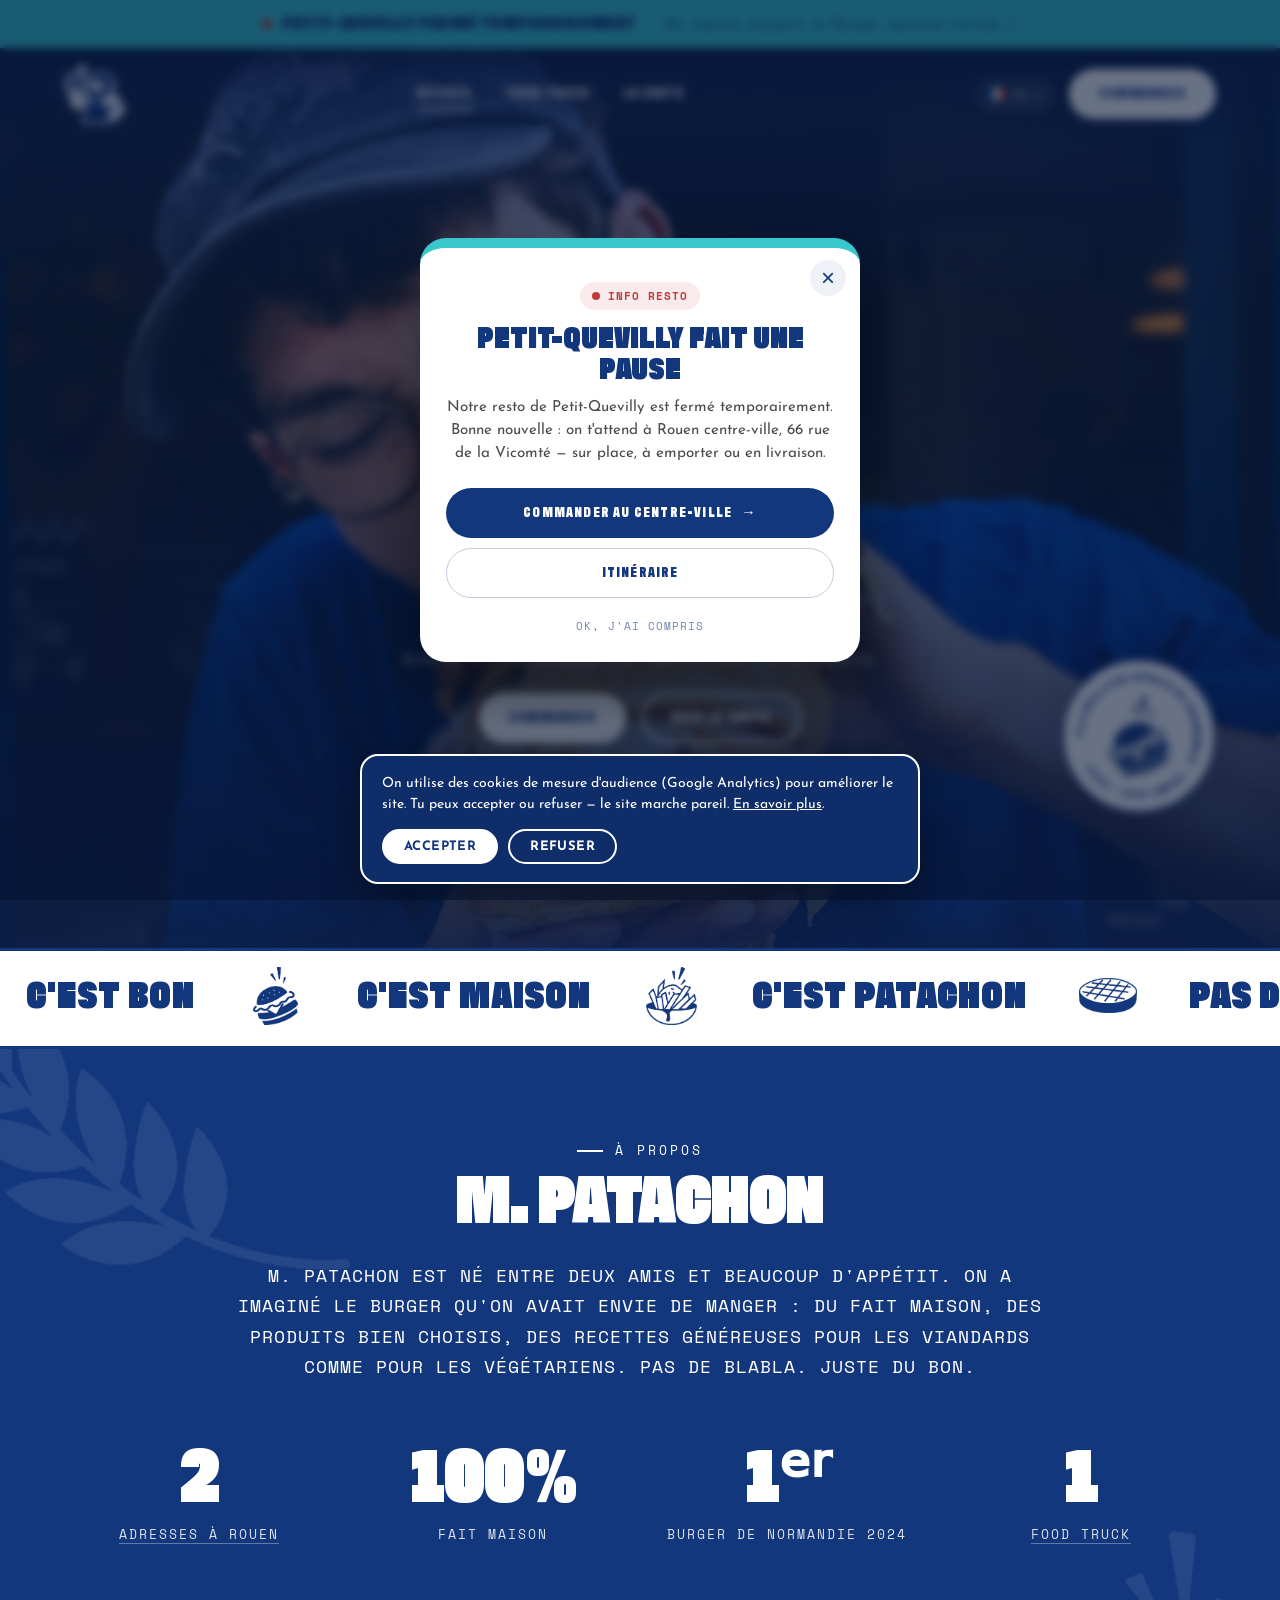
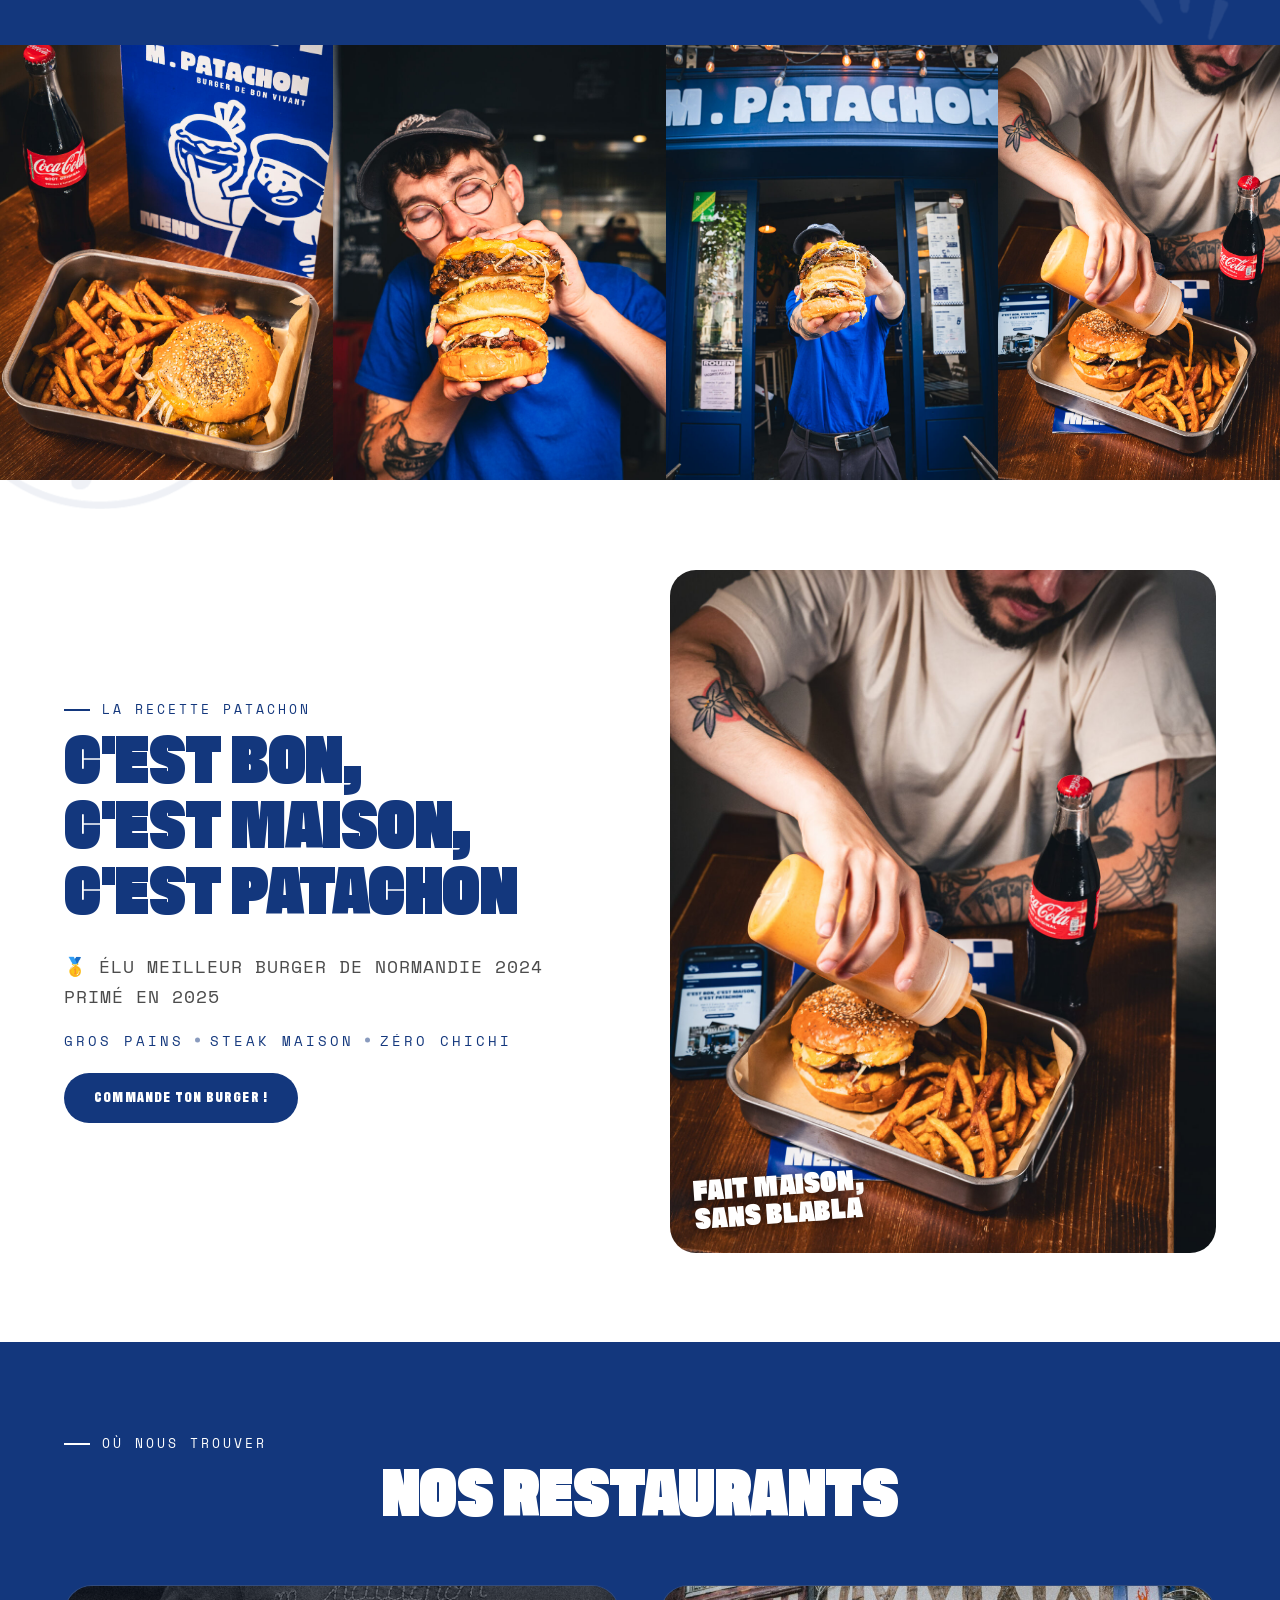
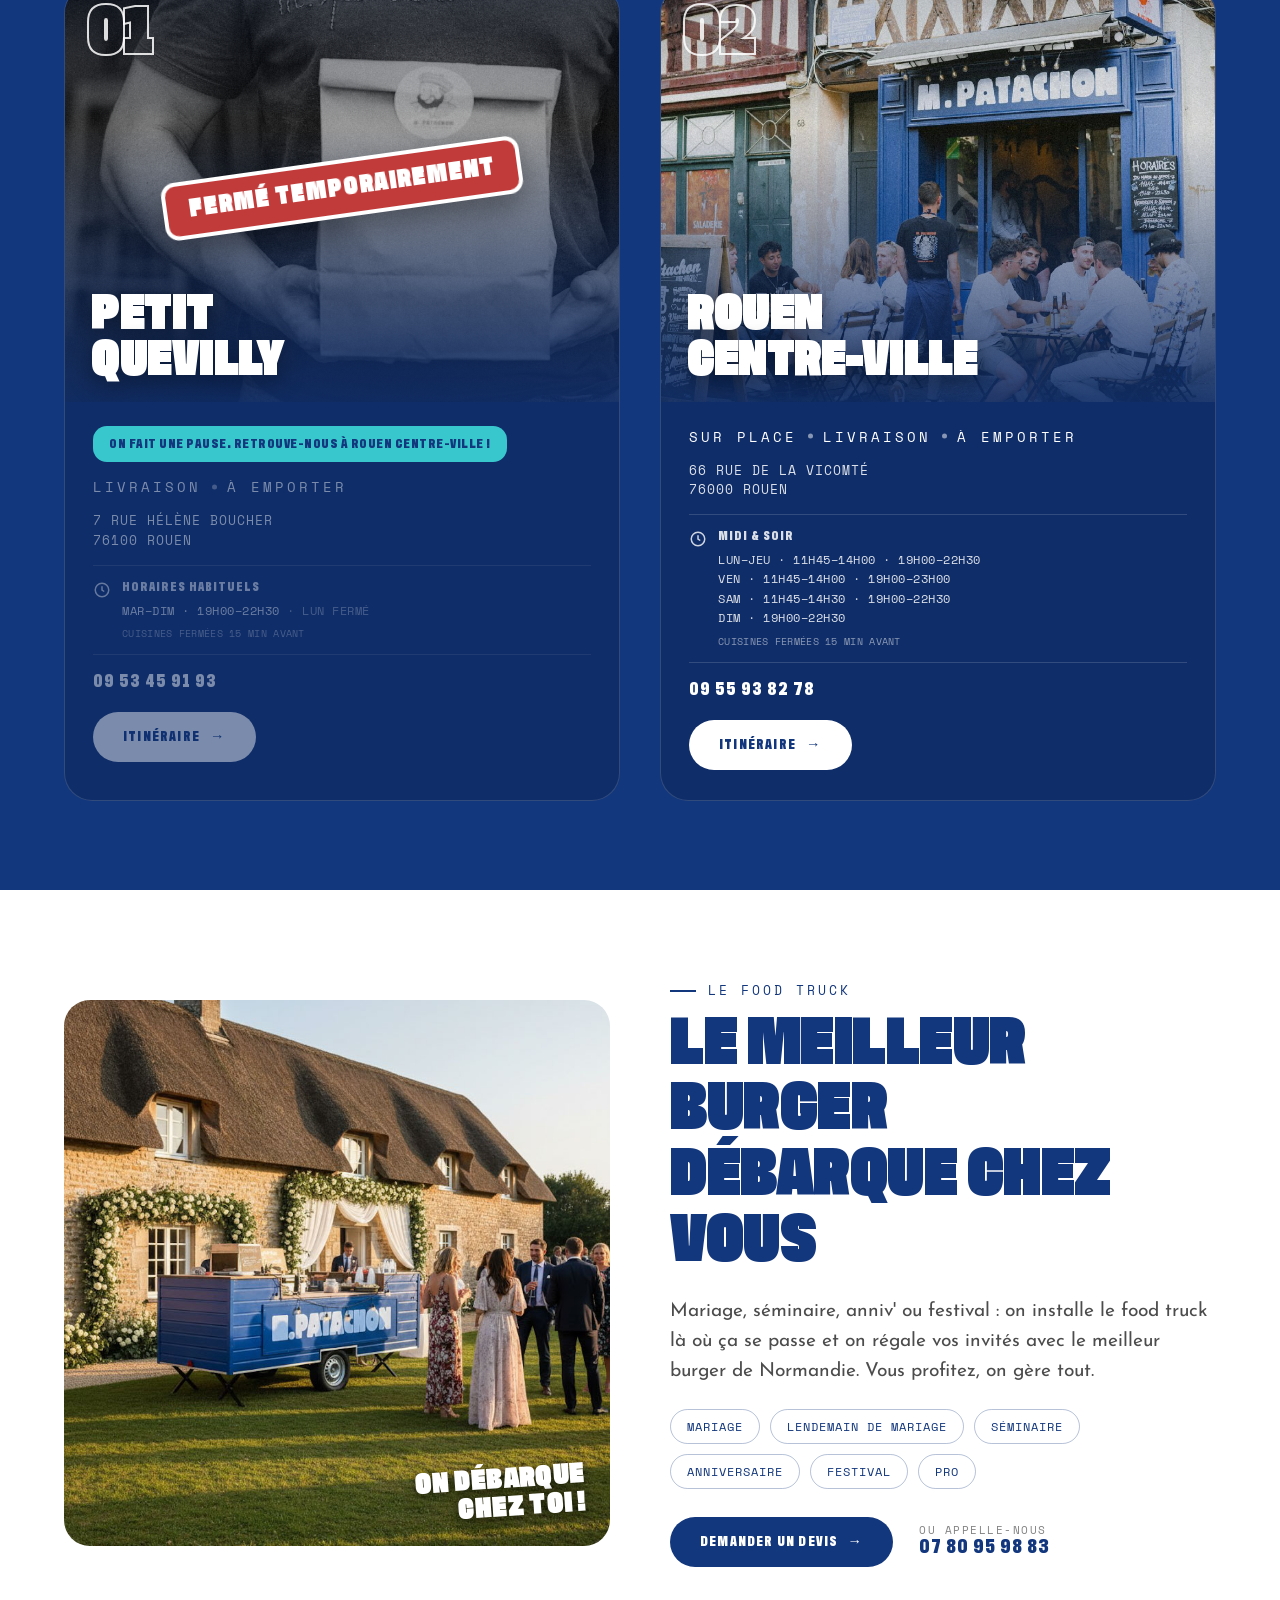
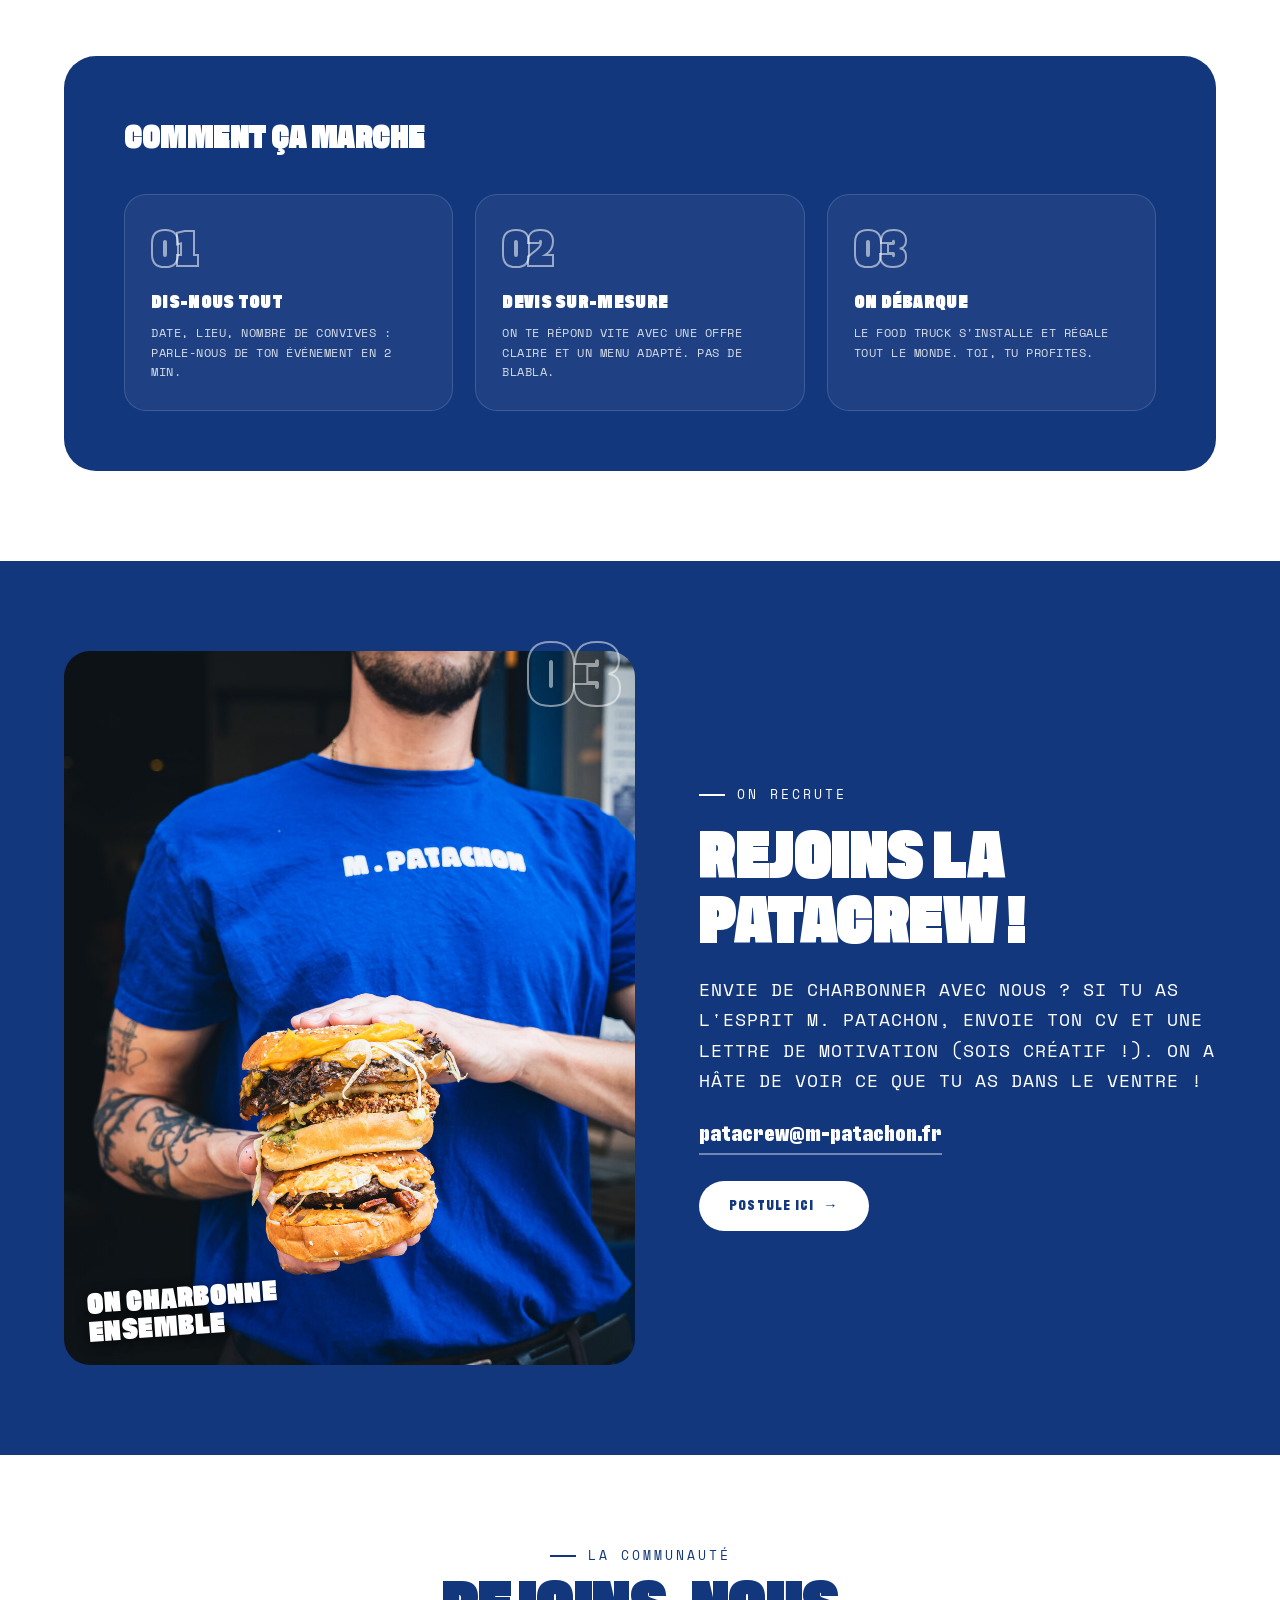
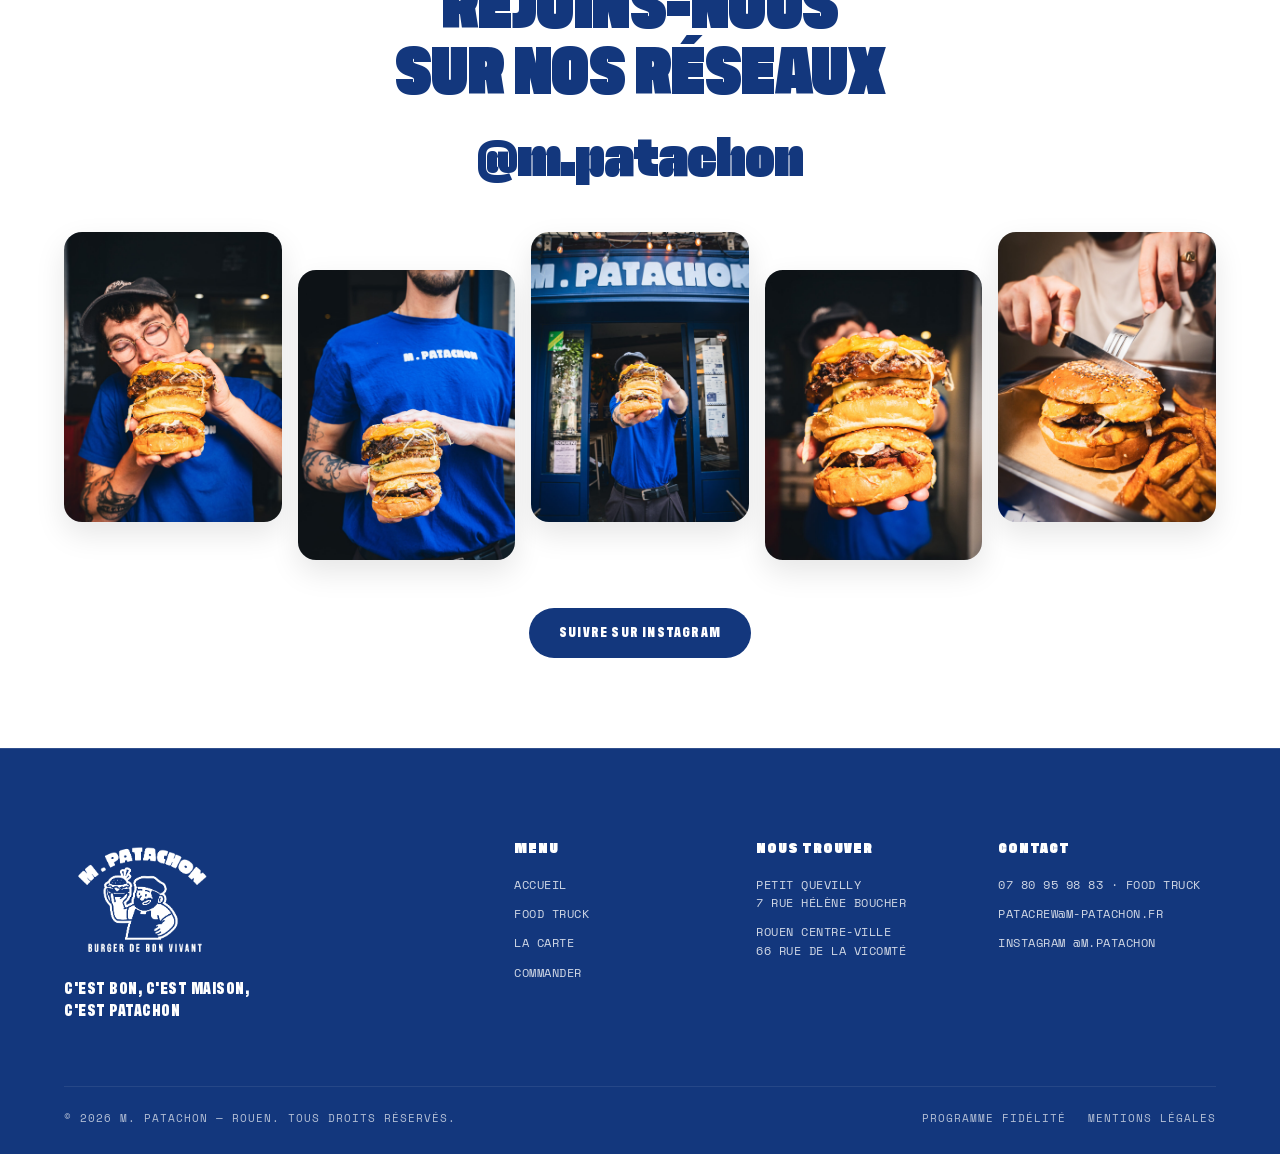
==== commit d9020292: "Maquette (non publiée) : fermeture Petit-Quevilly plus visible — pop-up, bandeau turquoise, carte gr" ====
--- a/index.html
+++ b/index.html
@@ -222,14 +222,15 @@
         <p class="eyebrow text-center" data-reveal style="justify-content:center;">Où nous trouver</p>
         <h2 class="title-lg text-center" data-reveal style="--i:1">Nos restaurants</h2>
         <div class="resto-grid" style="margin-top:56px;">
-          <article class="resto2" data-reveal="left">
+          <article class="resto2 resto2--closed" data-reveal="left">
             <span class="resto2__num">01</span>
             <div class="resto2__media">
               <img src="assets/resto-rive-gauche.jpg" alt="M. Patachon Petit-Quevilly">
+              <span class="resto2__stamp">Fermé temporairement</span>
               <h3 class="resto2__name">Petit<br>Quevilly</h3>
             </div>
             <div class="resto2__body">
-              <p class="resto2__closed">Fermé temporairement</p>
+              <p class="resto2__closed">On fait une pause. Retrouve-nous à Rouen centre-ville !</p>
               <div class="tagline-row"><span>Livraison</span><span>À emporter</span></div>
               <p class="resto2__addr">7 Rue Hélène Boucher<br>76100 Rouen</p>
               <div class="resto2__hours">
--- a/styles.css
+++ b/styles.css
@@ -1550,20 +1550,25 @@
 }
 
 /* ---- Bandeau info (fermeture temporaire) — retirer la classe has-notice du <body> + le bloc .notice-bar pour l'enlever */
-:root { --notice-h: 38px; }
+:root { --notice-h: 48px; }
 .notice-bar {
   position: fixed; top: 0; left: 0; right: 0; z-index: 1001;
   height: var(--notice-h); display: flex; align-items: center; justify-content: center;
-  padding: 0 16px; background: #fff; color: var(--marine); text-align: center;
-  font-family: var(--font-mono); font-size: .78rem; line-height: 1.2; letter-spacing: .3px;
+  padding: 0 16px; background: #39C7CE; color: var(--marine); text-align: center;
+  font-family: var(--font-mono); font-size: .85rem; line-height: 1.2; letter-spacing: .3px;
+  box-shadow: 0 4px 18px rgba(0,0,0,.18);
 }
 .notice-bar p { margin: 0; }
-.notice-bar strong { font-family: var(--font-title); font-weight: 800; text-transform: uppercase; letter-spacing: .8px; }
+.notice-bar strong { font-family: var(--font-title); font-weight: 900; text-transform: uppercase; letter-spacing: .8px; font-size: 1.05rem; display: inline-flex; align-items: center; gap: 10px; }
+.notice-bar strong::before { content: ''; width: 10px; height: 10px; border-radius: 50%; background: #c23b3b; box-shadow: 0 0 0 0 rgba(194,59,59,.6); animation: noticePulse 1.6s infinite; flex: 0 0 auto; }
+@keyframes noticePulse { 0% { box-shadow: 0 0 0 0 rgba(194,59,59,.6); } 70% { box-shadow: 0 0 0 9px rgba(194,59,59,0); } 100% { box-shadow: 0 0 0 0 rgba(194,59,59,0); } }
+@media (prefers-reduced-motion: reduce) { .notice-bar strong::before { animation: none; } }
 body.has-notice { padding-top: var(--notice-h); }
 body.has-notice .header { top: var(--notice-h); }
 @media (max-width: 600px) {
-  :root { --notice-h: 52px; }
-  .notice-bar { font-size: .7rem; }
+  :root { --notice-h: 62px; }
+  .notice-bar { font-size: .74rem; }
+  .notice-bar strong { font-size: .95rem; }
   .notice-bar span { display: block; }
 }
 .resto2__closed {
@@ -1571,3 +1576,30 @@
   background: #fff; color: var(--marine);
   font-family: var(--font-title); font-weight: 800; text-transform: uppercase; letter-spacing: 1px; font-size: .78rem;
 }
+
+/* Resto fermé temporairement — retirer la classe resto2--closed + .resto2__stamp à la réouverture */
+.resto2--closed .resto2__media img { filter: grayscale(1) brightness(.75); }
+.resto2__stamp {
+  position: absolute; z-index: 3; top: 50%; left: 50%; transform: translate(-50%, -60%) rotate(-8deg);
+  padding: 12px 22px; border: 4px solid #fff; border-radius: 14px; background: #c23b3b; color: #fff;
+  font-family: var(--font-title); font-weight: 900; text-transform: uppercase; letter-spacing: 1px;
+  font-size: clamp(1.1rem, 2.4vw, 1.6rem); line-height: 1; white-space: nowrap; box-shadow: 0 12px 30px rgba(0,0,0,.35);
+}
+.resto2--closed .resto2__closed { background: #39C7CE; color: var(--marine); font-size: .85rem; padding: 10px 16px; border-radius: 14px; letter-spacing: .5px; line-height: 1.25; }
+.resto2--closed .tagline-row, .resto2--closed .resto2__addr, .resto2--closed .resto2__hours, .resto2--closed .resto2__phone, .resto2--closed .resto2__cta { opacity: .45; }
+
+/* Pop-up fermeture temporaire */
+.closure-pop { position: fixed; inset: 0; z-index: 1700; display: flex; align-items: center; justify-content: center; padding: 16px; opacity: 0; visibility: hidden; transition: opacity .35s var(--ease), visibility .35s var(--ease); }
+.closure-pop.is-open { opacity: 1; visibility: visible; }
+.closure-pop__backdrop { position: absolute; inset: 0; background: rgba(6,20,52,.6); backdrop-filter: blur(4px); -webkit-backdrop-filter: blur(4px); }
+.closure-pop__panel { position: relative; width: min(440px, 100%); background: #fff; color: var(--marine); border-radius: 26px; padding: 34px 26px 20px; text-align: center; box-shadow: 0 30px 70px rgba(0,0,0,.45); border-top: 10px solid #39C7CE; transform: translateY(20px) scale(.97); transition: transform .45s var(--ease); }
+.closure-pop.is-open .closure-pop__panel { transform: none; }
+.closure-pop__x { position: absolute; top: 12px; right: 14px; width: 36px; height: 36px; border: 0; border-radius: 50%; background: rgba(19,55,125,.07); color: var(--marine); font-size: 1.5rem; line-height: 1; cursor: pointer; }
+.closure-pop__badge { display: inline-flex; align-items: center; gap: 8px; padding: 6px 12px; border-radius: 999px; background: rgba(194,59,59,.1); color: #c23b3b; font-family: var(--font-mono); font-weight: 700; text-transform: uppercase; letter-spacing: 1px; font-size: .66rem; }
+.closure-pop__badge::before { content: ''; width: 8px; height: 8px; border-radius: 50%; background: currentColor; }
+.closure-pop__panel h3 { font-family: var(--font-title); font-weight: 900; text-transform: uppercase; font-size: clamp(1.5rem, 5vw, 1.9rem); line-height: 1; margin: 14px 0 12px; }
+.closure-pop__panel p { font-family: var(--font-body); font-size: .95rem; line-height: 1.5; color: #4C4C4C; margin: 0 0 22px; }
+.closure-pop__btns { display: flex; flex-direction: column; gap: 10px; }
+.closure-pop__btns .btn { justify-content: center; width: 100%; }
+.closure-pop__ghost { background: transparent; color: var(--marine); border: 1.5px solid rgba(19,55,125,.25); }
+.closure-pop__ok { margin-top: 12px; background: none; border: 0; color: var(--marine); opacity: .6; font-family: var(--font-mono); text-transform: uppercase; letter-spacing: 1px; font-size: .68rem; cursor: pointer; padding: 8px; }
